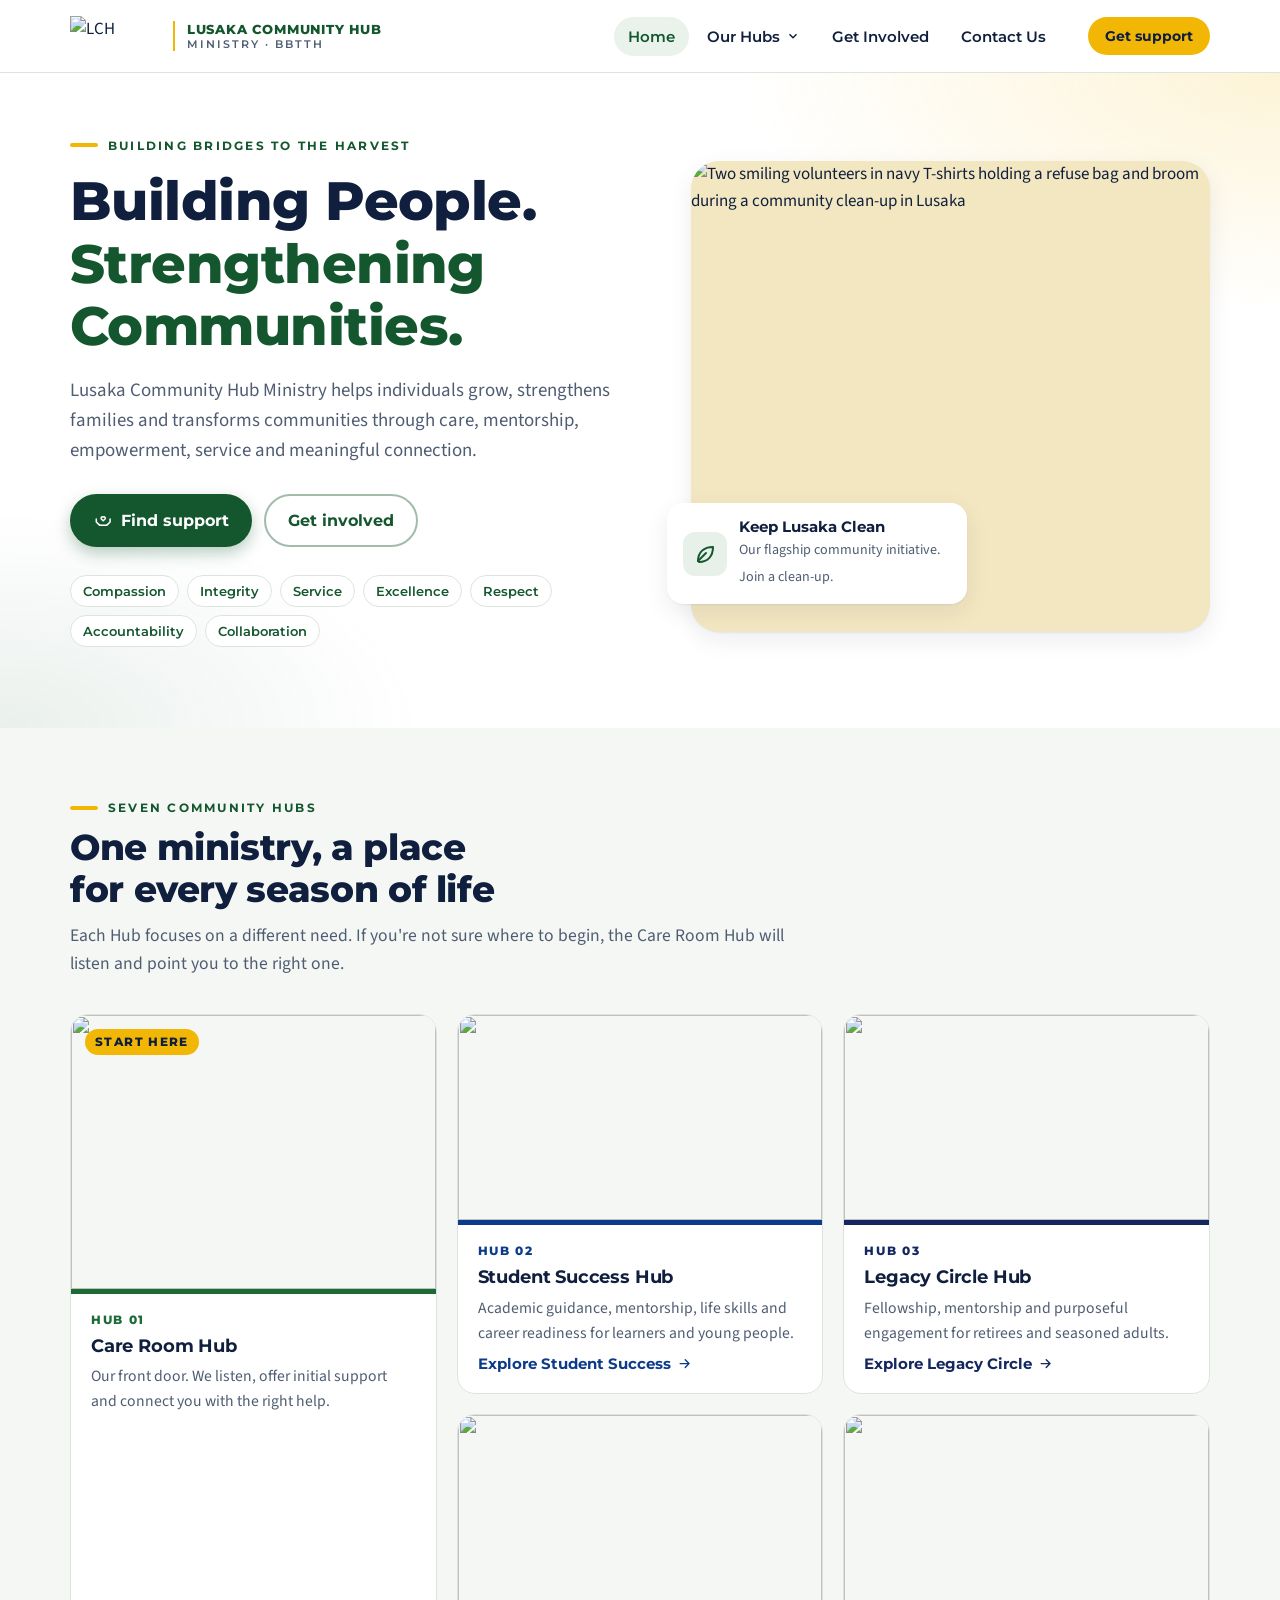
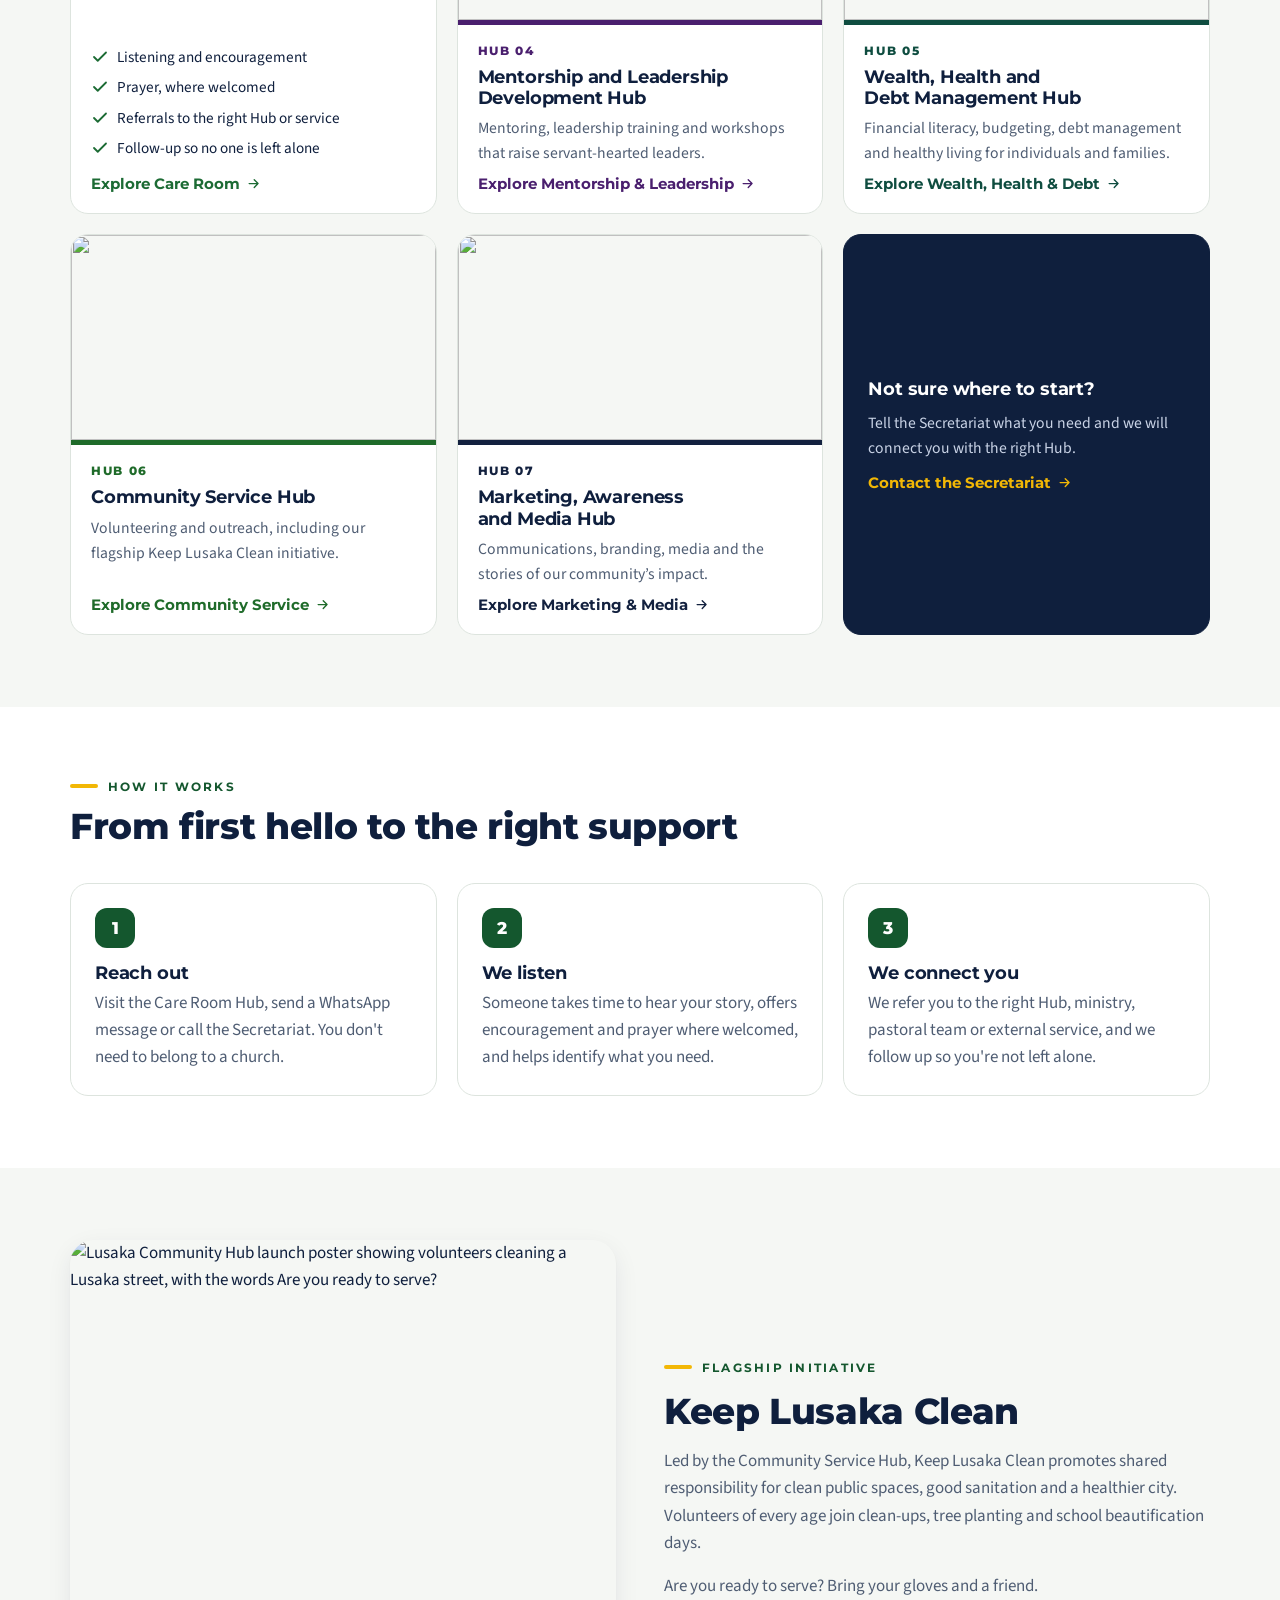
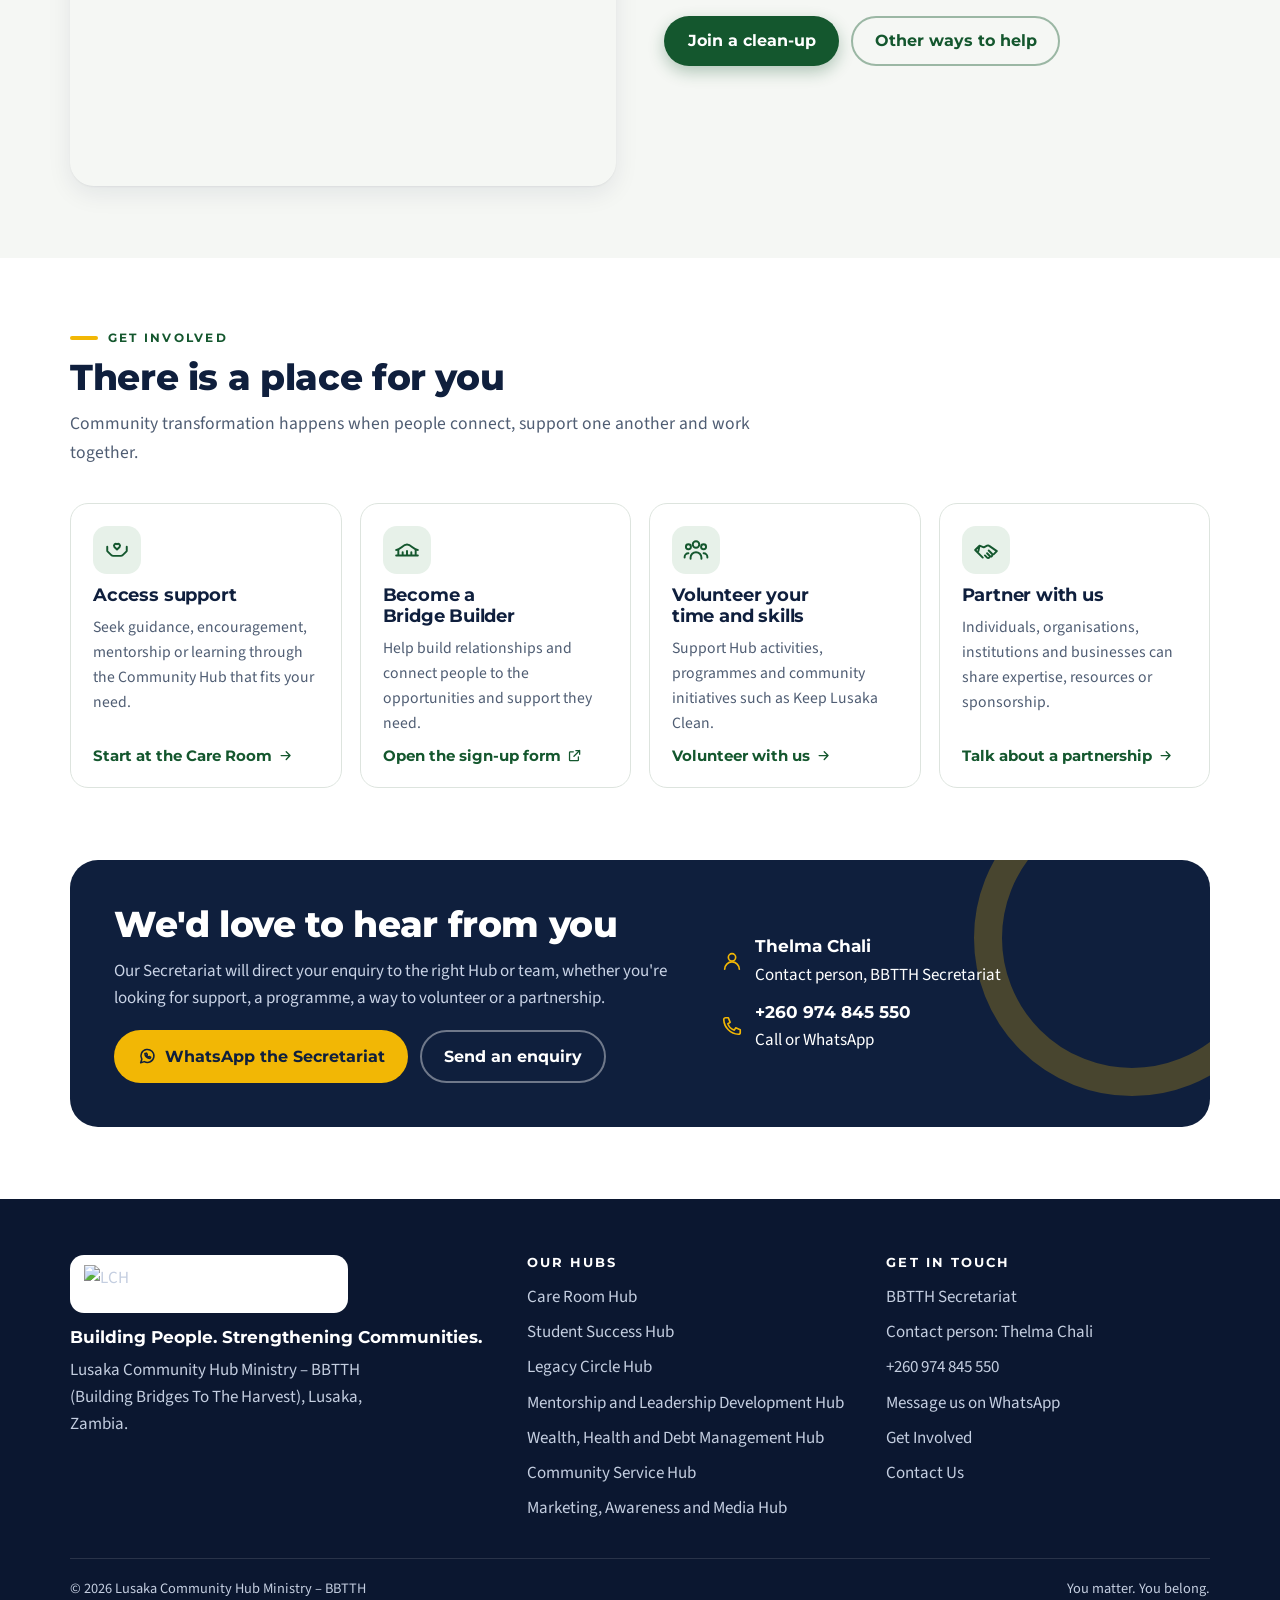
==== index.html @ ebb04a5d "added the index file" ====
<!DOCTYPE html>
<html lang="en-GB">
<head>
<meta charset="utf-8">
<meta name="viewport" content="width=device-width, initial-scale=1">
<title>Lusaka Community Hub Ministry</title>
<meta name="description" content="Lusaka Community Hub Ministry – BBTTH (Building Bridges To The Harvest). Seven Community Hubs offering care, mentorship, empowerment, service and connection in Lusaka, Zambia.">
<link rel="preconnect" href="https://fonts.googleapis.com">
<link rel="preconnect" href="https://fonts.gstatic.com" crossorigin>
<link href="https://fonts.googleapis.com/css2?family=Montserrat:wght@600;700;800&family=Source+Sans+3:ital,wght@0,400;0,600;0,700;1,400&display=swap" rel="stylesheet">
<style>
/* Layout idea: a calm white canvas in the LCH green, navy and gold. Each hub page takes on its own flyer colour,
   so a visitor always knows which hub they are in. Photos sit in soft rounded frames with a gold wave accent. */
:root{
  --ink:#0f1f3d;          /* navy text, from the flyers */
  --green:#14572e;        /* LCH green */
  --gold:#f2b705;         /* LCH gold */
  --paper:#f5f7f4;        /* cool off-white section fill */
  --line:#dde4de;
  --muted:#4f5d73;
  --white:#ffffff;
  --accent:var(--green);  /* overridden per hub */
  --accent-tint:#e7f1e9;
  --accent-ink:#ffffff;
  --display:"Montserrat",system-ui,-apple-system,"Segoe UI",Roboto,sans-serif;
  --body:"Source Sans 3",system-ui,-apple-system,"Segoe UI",Roboto,sans-serif;
  --radius:18px;
  --shadow:0 1px 2px rgba(15,31,61,.06),0 8px 24px rgba(15,31,61,.08);
  --wrap:1180px;
  color-scheme:light;
}
*{box-sizing:border-box}
html{scroll-behavior:smooth;-webkit-text-size-adjust:100%}
body{margin:0;background:var(--white);color:var(--ink);font-family:var(--body);font-size:1.0625rem;line-height:1.6}
img{max-width:100%;display:block;height:auto}
a{color:inherit}
h1,h2,h3,h4{font-family:var(--display);line-height:1.15;margin:0;text-wrap:balance;letter-spacing:-.01em}
h1{font-size:clamp(2rem,5vw,3.4rem);font-weight:800}
h2{font-size:clamp(1.55rem,3.2vw,2.25rem);font-weight:800}
h3{font-size:1.15rem;font-weight:700}
p{margin:0}
.wrap{width:100%;max-width:var(--wrap);margin:0 auto;padding:0 20px}
.sr-only{position:absolute;width:1px;height:1px;overflow:hidden;clip:rect(0 0 0 0);white-space:nowrap}
:focus-visible{outline:3px solid var(--gold);outline-offset:3px;border-radius:6px}
.skip{position:absolute;left:12px;top:-60px;background:var(--ink);color:#fff;padding:10px 16px;border-radius:10px;z-index:100;text-decoration:none}
.skip:focus{top:12px}

/* ---------- Buttons ---------- */
.btn{display:inline-flex;align-items:center;justify-content:center;gap:.55em;font:700 1rem/1 var(--display);padding:.95em 1.35em;border-radius:999px;border:2px solid transparent;text-decoration:none;cursor:pointer;transition:transform .15s ease,background .15s ease,box-shadow .15s ease;white-space:nowrap}
.btn svg{width:1.15em;height:1.15em;flex:none}
.btn:hover{transform:translateY(-1px)}
.btn-primary{background:var(--accent);color:var(--accent-ink);box-shadow:0 6px 16px color-mix(in srgb,var(--accent) 30%,transparent)}
.btn-primary:hover{background:color-mix(in srgb,var(--accent) 88%,#000)}
.btn-gold{background:var(--gold);color:var(--ink)}
.btn-gold:hover{background:#ffc928}
.btn-ghost{background:transparent;border-color:color-mix(in srgb,var(--accent) 40%,transparent);color:var(--accent)}
.btn-ghost:hover{background:var(--accent-tint)}
.btn-wa{background:#1fa855;color:#fff}
.btn-wa:hover{background:#178c46}
.btn-sm{font-size:.9rem;padding:.7em 1.05em}
.btn-row{display:flex;flex-wrap:wrap;gap:12px}
.link-arrow{display:inline-flex;align-items:center;gap:.4em;font:700 .95rem var(--display);color:var(--accent);text-decoration:none}
.link-arrow svg{width:1em;height:1em;transition:transform .15s}
.link-arrow:hover svg{transform:translateX(3px)}

/* ---------- Header ---------- */
.site-header{position:sticky;top:0;z-index:50;background:rgba(255,255,255,.94);backdrop-filter:saturate(1.4) blur(10px);border-bottom:1px solid var(--line)}
.nav{display:flex;align-items:center;gap:20px;height:72px}
.brand{display:flex;align-items:center;gap:12px;text-decoration:none;flex:none}
.brand img{height:40px;width:auto}
.brand-text{display:flex;flex-direction:column;line-height:1.1;border-left:2px solid var(--gold);padding-left:12px}
.brand-text b{font:800 .82rem var(--display);letter-spacing:.06em;text-transform:uppercase;color:var(--green)}
.brand-text span{font:600 .7rem var(--display);letter-spacing:.18em;text-transform:uppercase;color:var(--muted)}
.nav-links{display:flex;align-items:center;gap:4px;margin-left:auto;list-style:none;padding:0;margin-top:0;margin-bottom:0}
.nav-links>li{position:relative}
.nav-links a,.nav-links button.navbtn{font:600 .95rem var(--display);color:var(--ink);text-decoration:none;padding:10px 14px;border-radius:999px;display:inline-flex;align-items:center;gap:6px;background:none;border:0;cursor:pointer}
.nav-links a:hover,.nav-links button.navbtn:hover{background:var(--paper)}
.nav-links a[aria-current="page"],.navbtn.is-active{color:var(--green);background:#e9f2eb}
.navbtn svg{width:14px;height:14px;transition:transform .2s}
.navbtn[aria-expanded="true"] svg{transform:rotate(180deg)}
.mega{position:absolute;right:-120px;top:calc(100% + 10px);width:min(640px,90vw);background:#fff;border:1px solid var(--line);border-radius:var(--radius);box-shadow:0 20px 50px rgba(15,31,61,.16);padding:14px;display:none;grid-template-columns:1fr 1fr;gap:4px}
.mega.open{display:grid}
.mega a{display:flex;gap:12px;align-items:flex-start;padding:12px;border-radius:12px;white-space:normal}
.mega a:hover{background:var(--paper)}
.mega .dot{width:12px;height:12px;border-radius:50%;flex:none;margin-top:5px}
.mega b{display:block;font:700 .95rem var(--display)}
.mega small{display:block;font:400 .85rem var(--body);color:var(--muted)}
.nav-cta{margin-left:8px}
.menu-toggle{display:none;margin-left:auto;background:none;border:1px solid var(--line);border-radius:12px;width:46px;height:46px;align-items:center;justify-content:center;cursor:pointer;color:var(--ink)}
.menu-toggle svg{width:24px;height:24px}

.drawer{position:fixed;inset:0;z-index:80;display:none}
.drawer.open{display:block}
.drawer-backdrop{position:absolute;inset:0;background:rgba(15,31,61,.45)}
.drawer-panel{position:absolute;right:0;top:0;bottom:0;width:min(360px,88vw);background:#fff;padding:18px 18px 28px;overflow-y:auto;display:flex;flex-direction:column;gap:6px;animation:slidein .22s ease}
.drawer-panel .row{display:flex;justify-content:space-between;align-items:center;margin-bottom:8px}
.drawer-panel a{display:flex;align-items:center;gap:12px;padding:12px 10px;border-radius:12px;text-decoration:none;font:600 1rem var(--display)}
.drawer-panel a:hover,.drawer-panel a[aria-current="page"]{background:var(--paper)}
.drawer-panel .group{font:700 .72rem var(--display);letter-spacing:.16em;text-transform:uppercase;color:var(--muted);margin:14px 10px 4px}
.drawer-panel .dot{width:10px;height:10px;border-radius:50%;flex:none}
@keyframes slidein{from{transform:translateX(30px)}to{transform:none}}

@media (max-width:980px){
  .nav-links,.nav-cta{display:none}
  .menu-toggle{display:inline-flex}
}
@media (max-width:420px){ .brand-text{display:none} }

/* ---------- Sections ---------- */
main{display:block}
.view{animation:rise .35s ease both}
@keyframes rise{from{transform:translateY(8px);opacity:.4}to{transform:none;opacity:1}}
section{padding:72px 0}
.section-tint{background:var(--paper)}
.eyebrow{display:inline-flex;align-items:center;gap:10px;font:700 .78rem var(--display);letter-spacing:.18em;text-transform:uppercase;color:var(--accent)}
.eyebrow::before{content:"";width:28px;height:4px;border-radius:4px;background:var(--gold)}
.section-head{display:grid;gap:12px;max-width:720px;margin-bottom:36px}
.section-head p{color:var(--muted);font-size:1.1rem}
.lead{font-size:1.18rem;color:var(--muted);max-width:60ch}

/* ---------- Home hero ---------- */
.hero{padding:56px 0 64px;background:
  radial-gradient(900px 400px at 100% 0%,rgba(242,183,5,.16),transparent 60%),
  radial-gradient(700px 360px at 0% 100%,rgba(20,87,46,.09),transparent 60%),#fff}
.hero-grid{display:grid;grid-template-columns:1.05fr .95fr;gap:48px;align-items:center}
.hero h1{color:var(--ink)}
.hero h1 em{font-style:normal;color:var(--green)}
.hero .lead{margin:18px 0 28px}
.hero-media{position:relative}
.hero-media .frame{border-radius:28px;overflow:hidden;box-shadow:var(--shadow);aspect-ratio:1.1/1;background:#f3e7c1}
.hero-media .frame img{width:100%;height:100%;object-fit:cover;object-position:50% 20%}
.hero-media::before{content:"";position:absolute;inset:auto -14px -14px auto;width:55%;height:55%;border-radius:28px;background:var(--gold);z-index:-1}
.float-card{position:absolute;left:-24px;bottom:28px;background:#fff;border-radius:16px;box-shadow:var(--shadow);padding:14px 16px;display:flex;gap:12px;align-items:center;max-width:300px;text-decoration:none}
.float-card .ic{width:44px;height:44px;border-radius:12px;background:#e7f1e9;color:var(--green);display:grid;place-items:center;flex:none}
.float-card .ic svg{width:24px;height:24px}
.float-card b{font:700 .95rem var(--display);display:block}
.float-card small{color:var(--muted);font-size:.88rem}
.values{display:flex;flex-wrap:wrap;gap:8px;margin-top:28px;list-style:none;padding:0}
.values li{font:600 .82rem var(--display);padding:7px 12px;border-radius:999px;background:#fff;border:1px solid var(--line);color:var(--green)}
@media (max-width:900px){
  .hero-grid{grid-template-columns:1fr;gap:36px}
  .float-card{left:12px;bottom:12px}
}

/* ---------- Hub cards ---------- */
.hub-grid{display:grid;grid-template-columns:repeat(3,1fr);gap:20px}
.hub-card{position:relative;background:#fff;border:1px solid var(--line);border-radius:var(--radius);overflow:hidden;display:flex;flex-direction:column;text-decoration:none;transition:transform .2s ease,box-shadow .2s ease}
.hub-card:hover{transform:translateY(-3px);box-shadow:var(--shadow)}
.hub-card .ph{aspect-ratio:16/9;overflow:hidden;background:var(--paper)}
.hub-card .ph img{width:100%;height:100%;object-fit:cover;transition:transform .5s ease}
.hub-card:hover .ph img{transform:scale(1.04)}
.hub-card .bd{padding:18px 20px 20px;display:flex;flex-direction:column;gap:8px;flex:1;border-top:5px solid var(--c)}
.hub-card .num{font:800 .75rem var(--display);letter-spacing:.14em;color:var(--c)}
.hub-card p{color:var(--muted);font-size:.98rem;flex:1}
.hub-card .link-arrow{color:var(--c)}
.hub-card.featured{grid-row:span 2}
.hub-card.featured .ph{aspect-ratio:4/3}
.hub-card.featured .ph img{object-position:60% 50%}
.hub-card .badge{position:absolute;top:14px;left:14px;background:var(--gold);color:var(--ink);font:800 .72rem var(--display);letter-spacing:.12em;text-transform:uppercase;padding:6px 10px;border-radius:999px}
@media (max-width:980px){.hub-grid{grid-template-columns:1fr 1fr}.hub-card.featured{grid-column:span 2;grid-row:auto}.hub-card.featured .ph{aspect-ratio:21/9;flex:none;min-height:0}}
@media (max-width:620px){.hub-grid{grid-template-columns:1fr}.hub-card.featured{grid-column:auto}.hub-card.featured .ph{aspect-ratio:16/9}}

/* ---------- Steps ---------- */
.steps{display:grid;grid-template-columns:repeat(3,1fr);gap:20px;counter-reset:s;list-style:none;padding:0;margin:0}
.steps li{background:#fff;border:1px solid var(--line);border-radius:var(--radius);padding:24px;position:relative}
.steps li::before{counter-increment:s;content:counter(s);display:grid;place-items:center;width:40px;height:40px;border-radius:12px;background:var(--green);color:#fff;font:800 1.05rem var(--display);margin-bottom:14px}
.steps h3{margin-bottom:6px}
.steps p{color:var(--muted)}
@media (max-width:820px){.steps{grid-template-columns:1fr}}

/* ---------- Split / feature ---------- */
.split{display:grid;grid-template-columns:1fr 1fr;gap:48px;align-items:center}
.split .media{border-radius:24px;overflow:hidden;box-shadow:var(--shadow)}
.split .copy{display:grid;gap:16px}
.split .copy p{color:var(--muted)}
@media (max-width:860px){.split{grid-template-columns:1fr;gap:28px}}

.ways{display:grid;grid-template-columns:repeat(4,1fr);gap:18px}
.way{background:#fff;border:1px solid var(--line);border-radius:var(--radius);padding:22px;display:flex;flex-direction:column;gap:10px}
.way .ic{width:48px;height:48px;border-radius:14px;display:grid;place-items:center;background:var(--accent-tint);color:var(--accent)}
.way .ic svg{width:26px;height:26px}
.way p{color:var(--muted);font-size:.98rem;flex:1}
@media (max-width:980px){.ways{grid-template-columns:1fr 1fr}}
@media (max-width:560px){.ways{grid-template-columns:1fr}}

.band{background:var(--ink);color:#fff;border-radius:28px;padding:44px;display:grid;grid-template-columns:1.3fr 1fr;gap:28px;align-items:center;position:relative;overflow:hidden}
.band::after{content:"";position:absolute;right:-80px;top:-80px;width:260px;height:260px;border-radius:50%;border:28px solid rgba(242,183,5,.25)}
.band h2{color:#fff}
.band p{color:#c9d3e6}
.band .contact-lines{display:grid;gap:10px;position:relative;z-index:1}
.band .contact-lines div{display:flex;gap:12px;align-items:center}
.band .contact-lines svg{width:22px;height:22px;color:var(--gold);flex:none}
.band .contact-lines b{font-family:var(--display)}
@media (max-width:820px){.band{grid-template-columns:1fr;padding:30px 22px}}

/* ---------- Hub page ---------- */
.crumbs{font-size:.92rem;color:var(--muted);padding:18px 0 0}
.crumbs a{text-decoration:none;color:var(--muted)}
.crumbs a:hover{color:var(--accent);text-decoration:underline}
.crumbs span{margin:0 8px;opacity:.6}
.hub-hero{padding:28px 0 56px;background:linear-gradient(180deg,var(--accent-tint),#fff 85%)}
.hub-hero-grid{display:grid;grid-template-columns:1fr 1fr;gap:44px;align-items:center;margin-top:22px}
.hub-hero h1{color:var(--accent)}
.hub-hero .slogan{font:700 italic clamp(1.15rem,2.2vw,1.45rem) var(--display);color:var(--accent);opacity:.85;margin-top:10px}
.hub-hero .tag{font:600 .95rem var(--display);color:var(--ink);margin-top:6px;opacity:.75}
.hub-hero .lead{margin:18px 0 26px}
.hub-photo{position:relative}
.hub-photo .frame{border-radius:26px;overflow:hidden;box-shadow:var(--shadow);aspect-ratio:4/3}
.hub-photo .frame img{width:100%;height:100%;object-fit:cover}
.hub-photo::after{content:"";position:absolute;left:24px;right:24px;bottom:-10px;height:10px;border-radius:0 0 20px 20px;background:var(--gold)}
@media (max-width:900px){.hub-hero-grid{grid-template-columns:1fr}.hub-photo{order:-1}}

.highlights{display:grid;grid-template-columns:repeat(4,1fr);gap:16px;margin-top:-28px;position:relative;z-index:2}
.hl{background:#fff;border:1px solid var(--line);border-radius:var(--radius);padding:18px;display:flex;gap:14px;align-items:center;box-shadow:0 6px 18px rgba(15,31,61,.06)}
.hl .ic{width:52px;height:52px;border-radius:50%;display:grid;place-items:center;flex:none;background:var(--accent);color:var(--hl-ic,#fff)}
.hl:nth-child(even) .ic{background:var(--accent-tint);color:var(--accent)}
.hl .ic svg{width:26px;height:26px}
.hl b{font:700 .98rem/1.25 var(--display)}
@media (max-width:980px){.highlights{grid-template-columns:1fr 1fr}}
@media (max-width:520px){.highlights{grid-template-columns:1fr}}

.two-col{display:grid;grid-template-columns:1.2fr .8fr;gap:28px;align-items:start}
@media (max-width:900px){.two-col{grid-template-columns:1fr}}
.panel{background:#fff;border:1px solid var(--line);border-radius:var(--radius);padding:28px}
.panel h2{font-size:1.5rem;margin-bottom:16px}
.checks{list-style:none;padding:0;margin:0;display:grid;gap:12px}
.checks li{display:flex;gap:12px;align-items:flex-start}
.checks li svg{width:22px;height:22px;flex:none;color:var(--accent);margin-top:2px}
.vision{background:var(--accent);color:var(--accent-ink);border-radius:var(--radius);padding:30px;position:relative;overflow:hidden}
.vision h2{font-size:1.5rem;margin-bottom:12px;color:inherit}
.vision p{font-size:1.15rem;line-height:1.55;position:relative;z-index:1}
.vision::after{content:"";position:absolute;right:-50px;bottom:-50px;width:170px;height:170px;border-radius:50%;border:22px solid rgba(242,183,5,.35)}

.offer-grid{display:grid;grid-template-columns:repeat(auto-fill,minmax(250px,1fr));gap:14px;list-style:none;padding:0;margin:0}
.offer-grid li{background:#fff;border:1px solid var(--line);border-left:5px solid var(--accent);border-radius:14px;padding:16px 18px;font-weight:600}
.chips{display:flex;flex-wrap:wrap;gap:10px;list-style:none;padding:0;margin:0}
.chips li{padding:9px 15px;border-radius:999px;background:var(--accent-tint);color:var(--accent);font:600 .92rem var(--display)}
.serve-note{color:var(--muted);margin-top:14px;max-width:65ch}

.flagship{margin-top:28px;display:grid;grid-template-columns:200px 1fr;gap:22px;align-items:center;background:#fff;border:1px solid var(--line);border-radius:var(--radius);padding:18px}
.flagship img{border-radius:14px;aspect-ratio:1;object-fit:cover}
.flagship .copy{display:grid;gap:8px}
.flagship p{color:var(--muted)}
@media (max-width:620px){.flagship{grid-template-columns:1fr}}

.commit{padding:56px 0;background:var(--ink);color:#fff;text-align:left}
.commit blockquote{margin:0;max-width:860px;display:grid;gap:14px}
.commit blockquote p{font:700 clamp(1.3rem,2.6vw,1.9rem)/1.35 var(--display);text-wrap:balance}
.commit .eyebrow{color:var(--gold)}
.commit .belong{font:800 1.05rem var(--display);letter-spacing:.06em;color:var(--gold)}

/* ---------- Forms ---------- */
.connect{display:grid;grid-template-columns:.85fr 1.15fr;gap:28px;align-items:start}
@media (max-width:900px){.connect{grid-template-columns:1fr}}
.contact-card{background:var(--accent-tint);border-radius:var(--radius);padding:26px;display:grid;gap:16px}
.contact-card h3{font-size:1.25rem}
.cline{display:flex;gap:12px;align-items:flex-start}
.cline svg{width:22px;height:22px;color:var(--accent);flex:none;margin-top:2px}
.cline small{display:block;color:var(--muted);font-size:.85rem}
.cline b{font-family:var(--display);font-variant-numeric:tabular-nums}
form.card-form{background:#fff;border:1px solid var(--line);border-radius:var(--radius);padding:28px;display:grid;gap:18px;box-shadow:0 6px 18px rgba(15,31,61,.05)}
.form-row{display:grid;grid-template-columns:1fr 1fr;gap:16px}
@media (max-width:560px){.form-row{grid-template-columns:1fr}}
.field{display:grid;gap:6px}
.field label,.field legend{font:700 .92rem var(--display)}
.field .opt{font-weight:400;color:var(--muted);font-family:var(--body)}
.field input,.field select,.field textarea{font:inherit;font-size:1rem;color:var(--ink);background:#fff;border:1.5px solid #c9d3cc;border-radius:12px;padding:12px 14px;width:100%;transition:border-color .15s,box-shadow .15s}
.field textarea{min-height:120px;resize:vertical}
.field input:focus,.field select:focus,.field textarea:focus{outline:none;border-color:var(--accent);box-shadow:0 0 0 4px color-mix(in srgb,var(--accent) 18%,transparent)}
.field[data-invalid] input,.field[data-invalid] select,.field[data-invalid] textarea{border-color:#b42318}
.err{color:#b42318;font-size:.88rem;min-height:0}
.err:empty{display:none}
.hint{color:var(--muted);font-size:.86rem}
.count{color:var(--muted);font-size:.82rem;justify-self:end}
fieldset.field{border:0;padding:0;margin:0}
.radio-cards{display:grid;grid-template-columns:1fr 1fr;gap:10px;margin-top:4px}
@media (max-width:560px){.radio-cards{grid-template-columns:1fr}}
.radio-cards label{display:flex;gap:10px;align-items:flex-start;border:1.5px solid #c9d3cc;border-radius:12px;padding:12px 14px;cursor:pointer;font:600 .95rem var(--body)}
.radio-cards input{margin-top:4px;accent-color:var(--accent);width:18px;height:18px;flex:none;padding:0;border:0}
h1[tabindex="-1"]:focus{outline:none}
.hub-card .mini{list-style:none;padding:0;margin:4px 0 6px;display:grid;gap:6px}
.hub-card .mini li{display:flex;gap:8px;align-items:flex-start;font-size:.95rem}
.hub-card .mini svg{width:18px;height:18px;color:var(--c);flex:none;margin-top:3px}
.hub-card.cta{background:var(--ink);color:#fff;border-color:var(--ink);padding:24px;justify-content:center;gap:12px}
.hub-card.cta p{color:#c9d3e6;flex:none}
.hub-card.cta .link-arrow{color:var(--gold)}
.radio-cards label:has(input:checked){border-color:var(--accent);background:var(--accent-tint)}
.consent{display:flex;gap:10px;align-items:flex-start;font-size:.95rem}
.consent input{margin-top:5px;accent-color:var(--accent);width:18px;height:18px;flex:none}
.form-alert{border-radius:12px;padding:12px 14px;background:#fdecea;color:#8a1c12;font-size:.95rem}
.form-alert:empty{display:none}
.success{border-radius:var(--radius);border:1.5px solid #9fd3b1;background:#effaf3;padding:22px;display:grid;gap:12px}
.success h3{color:#13612f;display:flex;gap:10px;align-items:center}
.success h3 svg{width:24px;height:24px}
.success pre{white-space:pre-wrap;font:inherit;font-size:.95rem;background:#fff;border:1px solid #cfe7d7;border-radius:10px;padding:12px;margin:0;max-height:220px;overflow:auto}
.success .meta{color:var(--muted);font-size:.92rem}
[hidden]{display:none!important}

/* ---------- Get involved / contact ---------- */
.page-hero{padding:40px 0 48px;background:radial-gradient(800px 340px at 100% 0%,rgba(242,183,5,.18),transparent 60%),linear-gradient(180deg,#eef5ef,#fff)}
.page-hero h1{margin-top:12px}
.page-hero .lead{margin-top:14px}
.dir{display:grid;grid-template-columns:repeat(auto-fill,minmax(260px,1fr));gap:14px}
.dir a{display:flex;gap:14px;align-items:center;background:#fff;border:1px solid var(--line);border-radius:14px;padding:14px 16px;text-decoration:none}
.dir a:hover{box-shadow:var(--shadow)}
.dir .dot{width:14px;height:14px;border-radius:50%;flex:none}
.dir b{font:700 .95rem var(--display);display:block}
.dir small{color:var(--muted);font-variant-numeric:tabular-nums}

.more-hubs{display:flex;gap:12px;overflow-x:auto;padding-bottom:6px;scroll-snap-type:x mandatory}
.more-hubs a{scroll-snap-align:start;flex:0 0 230px;border-radius:14px;overflow:hidden;border:1px solid var(--line);text-decoration:none;background:#fff}
.more-hubs img{aspect-ratio:16/9;object-fit:cover;width:100%}
.more-hubs div{padding:12px 14px;border-top:4px solid var(--c);font:700 .92rem var(--display)}

/* ---------- Dialog ---------- */
dialog{border:0;border-radius:20px;padding:0;max-width:min(460px,92vw);max-height:92vh;box-shadow:0 30px 80px rgba(0,0,0,.35)}
dialog::backdrop{background:rgba(15,31,61,.6)}
.dlg-head{display:flex;justify-content:space-between;align-items:center;padding:12px 14px 12px 18px;border-bottom:1px solid var(--line);position:sticky;top:0;background:#fff}
.dlg-head b{font:700 1rem var(--display)}
.dlg-body{overflow:auto;max-height:calc(92vh - 60px)}
.icon-btn{background:none;border:1px solid var(--line);border-radius:10px;width:40px;height:40px;display:grid;place-items:center;cursor:pointer;color:var(--ink)}
.icon-btn svg{width:20px;height:20px}

/* ---------- Footer ---------- */
footer{background:#0b1730;color:#c4cee0;padding:56px 0 28px;margin-top:0}
.foot{display:grid;grid-template-columns:1.3fr 1fr 1fr;gap:36px}
.foot h4{color:#fff;font-size:.82rem;letter-spacing:.16em;text-transform:uppercase;margin-bottom:14px}
.foot ul{list-style:none;padding:0;margin:0;display:grid;gap:8px}
.foot a{text-decoration:none;color:#c4cee0}
.foot a:hover{color:#fff;text-decoration:underline}
.foot .logo-box{background:#fff;border-radius:14px;padding:10px 14px;display:inline-block;margin-bottom:14px}
.foot .logo-box img{height:38px}
.foot .tagline{font:700 1.05rem var(--display);color:#fff}
.foot-bottom{border-top:1px solid rgba(255,255,255,.12);margin-top:36px;padding-top:18px;font-size:.9rem;display:flex;flex-wrap:wrap;justify-content:space-between;gap:10px}
@media (max-width:820px){.foot{grid-template-columns:1fr}}

.toast{position:fixed;left:50%;bottom:24px;transform:translateX(-50%);background:var(--ink);color:#fff;padding:12px 18px;border-radius:12px;font-weight:600;z-index:120;box-shadow:var(--shadow)}

@media (prefers-reduced-motion:reduce){*{animation:none!important;transition:none!important;scroll-behavior:auto!important}}
@media (max-width:620px){section{padding:52px 0}.panel,form.card-form{padding:20px}}
</style>
</head>
<body>
<a class="skip" href="#main" id="skip">Skip to content</a>

<header class="site-header">
  <div class="wrap nav">
    <a class="brand" href="#home" aria-label="Lusaka Community Hub, home">
      <img src="img/logo-lch.png" alt="LCH" width="250" height="110">
      <span class="brand-text"><b>Lusaka Community Hub</b><span>Ministry · BBTTH</span></span>
    </a>
    <ul class="nav-links" id="navLinks">
      <li><a href="#home" data-nav="home">Home</a></li>
      <li>
        <button class="navbtn" id="hubsBtn" aria-expanded="false" aria-controls="mega">Our Hubs
          <svg viewBox="0 0 24 24" fill="none" stroke="currentColor" stroke-width="2.5" aria-hidden="true"><path d="m6 9 6 6 6-6"/></svg></button>
        <div class="mega" id="mega" role="menu"></div>
      </li>
      <li><a href="#get-involved" data-nav="get-involved">Get Involved</a></li>
      <li><a href="#contact" data-nav="contact">Contact Us</a></li>
    </ul>
    <a class="btn btn-gold btn-sm nav-cta" href="#care-room">Get support</a>
    <button class="menu-toggle" id="menuToggle" aria-label="Open menu" aria-expanded="false" aria-controls="drawer">
      <svg viewBox="0 0 24 24" fill="none" stroke="currentColor" stroke-width="2" aria-hidden="true"><path d="M4 7h16M4 12h16M4 17h16"/></svg>
    </button>
  </div>
</header>

<div class="drawer" id="drawer" aria-hidden="true">
  <div class="drawer-backdrop" data-close></div>
  <nav class="drawer-panel" aria-label="Site menu">
    <div class="row">
      <img src="img/logo-lch.png" alt="LCH" style="height:34px;width:auto">
      <button class="icon-btn" data-close aria-label="Close menu"><svg viewBox="0 0 24 24" fill="none" stroke="currentColor" stroke-width="2" aria-hidden="true"><path d="M6 6l12 12M18 6 6 18"/></svg></button>
    </div>
    <div id="drawerLinks"></div>
  </nav>
</div>

<main id="main" tabindex="-1"></main>

<footer>
  <div class="wrap">
    <div class="foot">
      <div>
        <span class="logo-box"><img src="img/logo-lch.png" alt="LCH" width="250" height="110"></span>
        <p class="tagline">Building People. Strengthening Communities.</p>
        <p style="margin-top:10px;max-width:42ch">Lusaka Community Hub Ministry – BBTTH (Building Bridges To The Harvest), Lusaka, Zambia.</p>
      </div>
      <div>
        <h4>Our Hubs</h4>
        <ul id="footHubs"></ul>
      </div>
      <div>
        <h4>Get in touch</h4>
        <ul>
          <li>BBTTH Secretariat</li>
          <li>Contact person: Thelma Chali</li>
          <li><a href="tel:+260974845550">+260 974 845 550</a></li>
          <li><a href="https://wa.me/260974845550" target="_blank" rel="noopener">Message us on WhatsApp</a></li>
          <li><a href="#get-involved">Get Involved</a></li>
          <li><a href="#contact">Contact Us</a></li>
        </ul>
      </div>
    </div>
    <div class="foot-bottom">
      <span>© <span id="yr"></span> Lusaka Community Hub Ministry – BBTTH</span>
      <span>You matter. You belong.</span>
    </div>
  </div>
</footer>

<dialog id="flyerDlg" aria-labelledby="flyerTitle">
  <div class="dlg-head"><b id="flyerTitle">Hub flyer</b>
    <button class="icon-btn" id="flyerClose" aria-label="Close flyer"><svg viewBox="0 0 24 24" fill="none" stroke="currentColor" stroke-width="2" aria-hidden="true"><path d="M6 6l12 12M18 6 6 18"/></svg></button></div>
  <div class="dlg-body"><img id="flyerImg" src="" alt="" width="620" height="1432"></div>
</dialog>

<script>
"use strict";
/* ================= Icons ================= */
const I = {
  arrow:'<path d="M5 12h14M13 6l6 6-6 6"/>',
  check:'<path d="M20 6 9 17l-5-5"/>',
  people:'<circle cx="12" cy="7" r="3"/><circle cx="5" cy="9" r="2.3"/><circle cx="19" cy="9" r="2.3"/><path d="M7 20v-1a5 5 0 0 1 10 0v1M1.5 19v-.5A3.5 3.5 0 0 1 5 15M22.5 19v-.5A3.5 3.5 0 0 0 19 15"/>',
  heartHands:'<path d="M12 11.5 9.6 9.2a1.8 1.8 0 0 1 2.4-2.6 1.8 1.8 0 0 1 2.4 2.6Z"/><path d="M3 13l3.5 3.5a3 3 0 0 0 2.1.9H12M21 13l-3.5 3.5a3 3 0 0 1-2.1.9H12M3 13V9M21 13V9"/>',
  head:'<path d="M15 21v-3h2a2 2 0 0 0 2-2v-3l1.5-.5L19 9a7 7 0 1 0-12 5v7"/><path d="M12 12.5 10.4 11a1.2 1.2 0 0 1 1.6-1.7 1.2 1.2 0 0 1 1.6 1.7Z"/>',
  book:'<path d="M12 6c-2-1.5-5-2-8-2v14c3 0 6 .5 8 2 2-1.5 5-2 8-2V4c-3 0-6 .5-8 2Z"/><path d="M12 6v14"/>',
  cap:'<path d="m2 9 10-5 10 5-10 5Z"/><path d="M6 11v5c3 2 9 2 12 0v-5M22 9v6"/>',
  chart:'<path d="M4 20h16"/><rect x="5" y="13" width="3" height="5"/><rect x="10.5" y="10" width="3" height="8"/><rect x="16" y="7" width="3" height="11"/><path d="m5 9 5-4 4 2 5-4M16 3h3v3"/>',
  sprout:'<path d="M12 20v-8M12 12c0-4 3-6 7-6 0 4-3 6-7 6ZM12 14c0-3-2.5-5-6-5 0 3 2.5 5 6 5Z"/><path d="M8 20h8"/>',
  peopleHeart:'<circle cx="6" cy="10" r="2.2"/><circle cx="18" cy="10" r="2.2"/><circle cx="12" cy="13" r="2.4"/><path d="M8 21a4 4 0 0 1 8 0M2 18a4 4 0 0 1 5-3.5M22 18a4 4 0 0 0-5-3.5"/><path d="M12 7.5 10.5 6a1.1 1.1 0 0 1 1.5-1.6A1.1 1.1 0 0 1 13.5 6Z"/>',
  megaphone:'<path d="M3 10v4h3l7 5V5L6 10Z"/><path d="M6 14l1.5 5h2.5l-1.3-4.6M17 9a4 4 0 0 1 0 6M19.5 6.5a7.5 7.5 0 0 1 0 11"/>',
  video:'<rect x="2.5" y="6" width="13" height="12" rx="2"/><path d="m15.5 10 6-3.5v11l-6-3.5"/>',
  layers:'<path d="m12 3 9 5-9 5-9-5Z"/><path d="m3 12 9 5 9-5M3 16l9 5 9-5"/>',
  coins:'<ellipse cx="12" cy="6" rx="7" ry="2.6"/><path d="M5 6v4c0 1.4 3.1 2.6 7 2.6s7-1.2 7-2.6V6M5 10v4c0 1.4 3.1 2.6 7 2.6s7-1.2 7-2.6v-4M5 14v4c0 1.4 3.1 2.6 7 2.6s7-1.2 7-2.6v-4"/>',
  pulse:'<path d="M20.4 12.6 12 21l-8.4-8.4A5 5 0 0 1 12 6a5 5 0 0 1 8.4 6.6Z"/><path d="M3 12h4l2-3 3 6 2-3h7"/>',
  hands:'<path d="M12 9 10 7a1.6 1.6 0 0 1 2-2.4A1.6 1.6 0 0 1 14 7Z"/><path d="M2 15h4l5 3h5a2 2 0 0 0 0-4h-4M2 20h6l7 1.5L22 17"/>',
  phone:'<path d="M5 3h3l2 5-2.5 1.5a11 11 0 0 0 7 7L16 14l5 2v3a2 2 0 0 1-2 2A17 17 0 0 1 3 5a2 2 0 0 1 2-2Z"/>',
  wa:'<path d="M3.5 20.5 5 16a8.5 8.5 0 1 1 3.2 3.1Z"/><path d="M9 8.5c0 3.5 3 6.5 6.5 6.5l1-1.6-2-1-1 .8a4.5 4.5 0 0 1-2.2-2.2l.8-1-1-2Z"/>',
  user:'<circle cx="12" cy="8" r="4"/><path d="M4 21a8 8 0 0 1 16 0"/>',
  pin:'<path d="M12 21s7-6.2 7-12a7 7 0 0 0-14 0c0 5.8 7 12 7 12Z"/><circle cx="12" cy="9" r="2.5"/>',
  bridge:'<path d="M2 17h20M4 17v-5M20 17v-5M2 12c4 0 6-5 10-5s6 5 10 5M8 17v-3M12 17v-4M16 17v-3"/>',
  handshake:'<path d="m11 17 2 2a1.4 1.4 0 0 0 2-2M13 15l2.5 2.5a1.4 1.4 0 0 0 2-2l-3-3M2 12l4-4 4 1.5 3-1.5a2 2 0 0 1 2.3.4L22 13l-3 3M2 12l7 7M6 8l-1 5"/>',
  clock:'<circle cx="12" cy="12" r="9"/><path d="M12 7v5l3 2"/>',
  image:'<rect x="3" y="3" width="18" height="18" rx="3"/><circle cx="9" cy="9" r="2"/><path d="m21 15-5-5L5 21"/>',
  copy:'<rect x="9" y="9" width="12" height="12" rx="2"/><path d="M5 15V5a2 2 0 0 1 2-2h10"/>',
  leaf:'<path d="M5 19c0-9 6-14 15-14 0 9-5 15-14 15"/><path d="M5 19 13 11"/>',
  ext:'<path d="M14 4h6v6M20 4l-9 9M18 14v5a1 1 0 0 1-1 1H5a1 1 0 0 1-1-1V7a1 1 0 0 1 1-1h5"/>'
};
const svg = (n, sw = 1.8) => `<svg viewBox="0 0 24 24" fill="none" stroke="currentColor" stroke-width="${sw}" stroke-linecap="round" stroke-linejoin="round" aria-hidden="true">${I[n]}</svg>`;

/* ================= Content ================= */
const SECRETARIAT = { name:'BBTTH Secretariat', person:'Thelma Chali', phone:'+260974845550' };
const BRIDGE_FORM = 'https://docs.google.com/forms/d/e/1FAIpQLSdgaoqgxu9Q8BsIOqpH9x4gSpu2Ov6nizhBBWq29xwubw4llw/viewform';

const HUBS = [
 { id:'care-room', key:'care', name:'Care Room Hub', short:'Care Room', color:'#1c6b34', tint:'#e6f2e9',
   slogan:'A Safe Space to Be Heard, Supported & Empowered.',
   tagline:'The Welcoming and Connecting Centre of the Community Hub Ministry',
   card:'Our front door. We listen, offer initial support and connect you with the right help.',
   phone:'+260974308315',
   intro:'The Care Room Hub receives people, listens to their needs and offers initial support. From here we make referrals, coordinate follow-up and connect each person with the right Community Hub, church ministry, pastoral support or external service. Every person who seeks help is treated with dignity, compassion, respect and care.',
   highlights:[['Compassion & Care','heartHands'],['Emotional Wellbeing','head'],['Support & Connection','people'],['Dignity & Belonging','hands']],
   purpose:['Welcome people into a warm and supportive environment','Provide a safe space where people can be heard','Help identify needs and the support required','Connect people with appropriate support services','Make referrals to Community Hubs, ministries and external services','Encourage follow-up and lasting relationships','Strengthen care and communication across the ministry'],
   vision:'A welcoming, compassionate environment where everyone feels seen, valued and supported, and is connected to the right help, to meaningful relationships and ultimately to Christ.',
   offerTitle:'What we do',
   offer:['A listening ear and a safe space to talk','Encouragement and initial support','Prayer, where welcomed','Help identifying your needs','Referrals to Community Hubs, pastoral teams and external providers','Follow-up and coordination of care'],
   serveTitle:'Who can approach the Care Room Hub?',
   serve:['Anyone needing guidance','Anyone needing encouragement','Anyone looking for support services','People of every background','Members of any church, or none'],
   serveNote:'The Care Room Hub is open to the wider community, whatever your background or church affiliation.',
   commitment:'No one should feel unseen, unheard or alone when seeking help. Every interaction is an opportunity to show Christ’s love through compassion, respect and care.'
 },
 { id:'student-success', key:'student', name:'Student Success Hub', short:'Student Success', color:'#0d3b8c', tint:'#e6eefb',
   slogan:'Learn, Grow, Achieve.',
   tagline:'Empowering Students to Learn, Grow and Succeed',
   card:'Academic guidance, mentorship, life skills and career readiness for learners and young people.',
   phone:'+260974653379',
   intro:'We support learners through their academic journey and into their careers. Success includes good grades and much more: personal growth, character, leadership, relationships, emotional wellbeing and readiness for work.',
   highlights:[['Academic Support','book'],['Study Skills & Resources','cap'],['Personal Development','people'],['Career Readiness','chart']],
   purpose:['Support academic and personal development','Build strong study habits and skills','Offer mentorship and guidance','Teach practical life skills','Develop leadership, character and responsibility','Prepare students for further education and work','Encourage teamwork and communication'],
   vision:'Students who are confident, well-rounded and purpose-driven, and who contribute to their families, workplaces and communities.',
   offerTitle:'What we offer',
   offer:['Academic guidance and study support','Mentorship','Career guidance and readiness','Leadership and character development','Financial literacy and entrepreneurship awareness','Communication and problem-solving skills','Digital literacy and employability skills','Christian values and responsible living'],
   serveTitle:'Who we serve',
   serve:['School learners','University and college students','Recent graduates','Young people preparing for further education or work'],
   commitment:'Every student has potential worth developing. We walk with students as they overcome challenges and build a purposeful future.'
 },
 { id:'legacy-circle', key:'legacy', name:'Legacy Circle Hub', short:'Legacy Circle', color:'#14275e', tint:'#fbf3d9', iconInk:'#f2b705',
   slogan:'People. Purpose. Lasting Impact.',
   tagline:'Celebrating Experience. Inspiring Generations. Building Legacies.',
   card:'Fellowship, mentorship and purposeful engagement for retirees and seasoned adults.',
   phone:'+260979393236',
   intro:'A platform for seasoned adults, retirees and pre-retirees to stay connected, purposeful and engaged in society. We value the experience, wisdom and skills you have built over a lifetime, and the difference they can make for others.',
   highlights:[['Intergenerational Connection','people'],['Legacy Planning','sprout'],['Wisdom & Experience Sharing','book'],['Support & Belonging','peopleHeart']],
   purpose:['Promote purposeful living at every stage of life','Create opportunities for friendship and fellowship','Honour and preserve the wisdom of seasoned individuals','Encourage mentorship and intergenerational knowledge sharing','Enable skills transfer and continued contribution','Promote wellness, personal growth and spiritual encouragement','Encourage community service'],
   vision:'Seasoned individuals who remain valued, connected and purposeful, contributing to their families and communities.',
   offerTitle:'What we offer',
   offer:['Mentorship and intergenerational engagement','Retirement and life-transition conversations','Wellness and personal development sessions','Fellowship, prayer and social gatherings','Skills sharing and knowledge transfer','Community service and volunteering','Cultural activities and shared learning'],
   serveTitle:'Who we serve',
   serve:['Retired and pre-retired professionals','Business owners','Former public servants','Educators','Health professionals','Ministry leaders','Community elders'],
   commitment:'Retirement does not end purpose or contribution. Every generation has something meaningful to offer.'
 },
 { id:'mentorship-leadership', key:'mentorship', name:'Mentorship and Leadership Development Hub', short:'Mentorship & Leadership', color:'#4a1f6e', tint:'#f1eaf7',
   slogan:'Guide. Equip. Empower.',
   tagline:'Developing People. Raising Leaders. Transforming Communities.',
   card:'Mentoring, leadership training and workshops that raise servant-hearted leaders.',
   phone:'+260979440111',
   intro:'We identify, develop and equip people to become confident, responsible and effective leaders in their families, workplaces, churches and communities. Leadership grows through learning, mentorship, experience, character, accountability and service.',
   highlights:[['Mentorship & Guidance','people'],['Leadership Development','chart'],['Skills & Capacity Building','book'],['Personal & Professional Growth','peopleHeart']],
   purpose:['Identify and nurture leadership potential','Support personal and professional development','Connect people with experienced mentors','Build communication, teamwork and interpersonal skills','Encourage servant leadership, accountability and character','Prepare people to contribute positively to society'],
   vision:'A generation of confident, responsible and servant-hearted leaders who transform families, communities and society.',
   offerTitle:'What we offer',
   offer:['One-on-one and group mentorship','Leadership workshops and development programmes','Personal development seminars','Leadership breakfasts and panel discussions','Public speaking and communication training','Team building and networking','Workplace readiness','Entrepreneurship and community leadership','Book discussions and knowledge-sharing sessions'],
   serveTitle:'Who we serve',
   serve:['Students','Young professionals','Emerging leaders','Church workers','Entrepreneurs','Established professionals','Anyone seeking growth and mentorship'],
   commitment:'Leadership grows when people have the right guidance, opportunities and relationships. We help people lead well and raise up others in turn.'
 },
 { id:'wealth-health-debt', key:'wealth', name:'Wealth, Health and Debt Management Hub', short:'Wealth, Health & Debt', color:'#0f4d40', tint:'#e5f1ec',
   slogan:'Manage. Improve. Grow.',
   tagline:'Empowering Lives Through Financial Wisdom, Healthy Living and Responsible Choices.',
   card:'Financial literacy, budgeting, debt management and healthy living for individuals and families.',
   phone:'+260977669060',
   intro:'We give individuals and families the knowledge and practical guidance to build financial wellbeing, live healthily and manage debt responsibly.',
   highlights:[['Debt Guidance & Support','coins'],['Health & Wellbeing Resources','pulse'],['Wealth Building & Financial Literacy','chart'],['Personal Planning & Long-term Growth','people']],
   purpose:['Promote financial literacy','Encourage budgeting and saving','Raise awareness of wealth creation and entrepreneurship','Promote responsible debt management','Encourage healthy lifestyles and disease prevention','Support family wellbeing','Share practical knowledge for sustainable futures'],
   vision:'Individuals and families equipped with the knowledge and habits for financial wellbeing and sustainable futures.',
   offerTitle:'What we offer',
   offer:['Money management and budgeting sessions','Debt management education','Entrepreneurship and business development sessions','Wealth creation awareness','Healthy lifestyle and disease prevention education','Nutrition and wellness awareness','Relationships and family wellbeing discussions','Knowledge-sharing sessions'],
   serveTitle:'Who we serve',
   serve:['Individuals and families','Employees and civil servants','Young professionals','Entrepreneurs and small business owners','Retirees','The wider community'],
   commitment:'Informed choices and responsible habits build stronger individuals and families. We offer the education and practical guidance to support both.'
 },
 { id:'community-service', key:'community', name:'Community Service Hub', short:'Community Service', color:'#1f6b2a', tint:'#e9f4e4',
   slogan:'Serve. Uplift. Create Impact.',
   tagline:'Serving Communities. Inspiring Change. Making a Difference.',
   card:'Volunteering and outreach, including our flagship Keep Lusaka Clean initiative.',
   phone:'+260967120503',
   intro:'We encourage practical service, volunteering and community engagement, so that people take care of their surroundings and of one another.',
   highlights:[['Volunteer Opportunities','people'],['Community Support Initiatives','hands'],['Social Impact Projects','sprout'],['Collaboration for Positive Change','peopleHeart']],
   purpose:['Promote volunteering and active citizenship','Encourage environmental cleanliness and sanitation','Support community wellbeing','Mobilise people’s time, skills and resources','Build partnerships for community impact','Show compassion through practical service'],
   vision:'Cleaner, healthier, transformed communities where people take responsibility and contribute to the wellbeing of others.',
   offerTitle:'What we do',
   offer:['Community clean-ups and sanitation','Tree planting and environmental awareness','School beautification','Hospital visits and outreach','Blood donation awareness and drives','Community volunteering','Disaster response','Community health awareness'],
   flagship:true,
   serveTitle:'Who we serve',
   serve:['Residents','Schools','Youth groups','Universities and colleges','Community organisations','Local leaders','Volunteers','The wider public'],
   commitment:'Lasting change comes when people serve together, through action, partnership and shared responsibility.'
 },
 { id:'marketing-media', key:'media', name:'Marketing, Awareness and Media Hub', short:'Marketing & Media', color:'#13213f', tint:'#f8eedd', iconInk:'#e0a548',
   slogan:'Create. Communicate. Amplify.',
   tagline:'Creating Awareness. Sharing Stories. Connecting Communities.',
   card:'Communications, branding, media and the stories of our community’s impact.',
   phone:'+260975211122',
   intro:'We raise awareness of the ministry, promote programmes and events across all seven Hubs, and share the stories of community impact that inspire others to take part.',
   highlights:[['Brand & Awareness Campaigns','megaphone'],['Content Creation & Media','video'],['Digital Engagement & Outreach','layers'],['Storytelling & Impact Communication','people']],
   purpose:['Raise awareness of the ministry and its work','Promote programmes and events across the seven Hubs','Share stories of community impact','Strengthen the ministry’s brand and communication','Encourage participation and partnerships','Help more people find and benefit from the Hubs'],
   vision:'An informed, connected and engaged community.',
   offerTitle:'What we do',
   offer:['Public awareness and engagement campaigns','Programme and event promotion','Branding and communication strategy','Graphic design','Photography and videography','Event coverage','Social media and digital communication','Impact stories, reports and publications'],
   serveTitle:'Who we serve',
   serve:['The wider community','Individuals','Organisations','Partners','Volunteers'],
   commitment:'We tell the story of the seven Hubs clearly, so that more people can find them, join them and benefit from them.'
 }
];
const HUB_BY_ID = Object.fromEntries(HUBS.map(h => [h.id, h]));
const VALUES = ['Compassion','Integrity','Service','Excellence','Respect','Accountability','Collaboration'];

/* ================= Helpers ================= */
const $ = (s, r = document) => r.querySelector(s);
const $$ = (s, r = document) => [...r.querySelectorAll(s)];
const esc = s => String(s).replace(/[&<>"']/g, c => ({'&':'&amp;','<':'&lt;','>':'&gt;','"':'&quot;',"'":'&#39;'}[c]));
const fmtPhone = p => { const d = p.replace(/\D/g,''); return d.startsWith('260') ? `+260 ${d.slice(3,6)} ${d.slice(6,9)} ${d.slice(9)}` : p; };
const waLink = (p, text) => `https://wa.me/${p.replace(/\D/g,'')}${text ? '?text=' + encodeURIComponent(text) : ''}`;
function toast(msg){ const t = document.createElement('div'); t.className='toast'; t.setAttribute('role','status'); t.textContent = msg; document.body.appendChild(t); setTimeout(()=>t.remove(), 2600); }
function setAccent(h){
  const r = document.documentElement.style;
  r.setProperty('--accent', h ? h.color : '#14572e');
  r.setProperty('--accent-tint', h ? h.tint : '#e7f1e9');
}

/* ================= Shared blocks ================= */
const hubCard = (h, i, featured) => `
  <a class="hub-card${featured ? ' featured' : ''}" href="#${h.id}" style="--c:${h.color}">
    ${featured ? '<span class="badge">Start here</span>' : ''}
    <div class="ph"><img src="img/hub-${h.key}.jpg" alt="" loading="lazy" width="825" height="340"></div>
    <div class="bd">
      <span class="num">HUB ${String(i + 1).padStart(2,'0')}</span>
      <h3>${esc(h.name)}</h3>
      <p>${esc(h.card)}</p>
      ${featured ? `<ul class="mini">${['Listening and encouragement','Prayer, where welcomed','Referrals to the right Hub or service','Follow-up so no one is left alone'].map(t => `<li>${svg('check',2.4)}<span>${t}</span></li>`).join('')}</ul>` : ''}
      <span class="link-arrow">Explore ${esc(h.short)} ${svg('arrow',2.2)}</span>
    </div>
  </a>`;

const waysBlock = () => `
  <div class="ways">
    <div class="way"><span class="ic">${svg('heartHands')}</span><h3>Access support</h3><p>Seek guidance, encouragement, mentorship or learning through the Community Hub that fits your need.</p><a class="link-arrow" href="#care-room">Start at the Care Room ${svg('arrow',2.2)}</a></div>
    <div class="way"><span class="ic">${svg('bridge')}</span><h3>Become a Bridge Builder</h3><p>Help build relationships and connect people to the opportunities and support they need.</p><a class="link-arrow" href="${BRIDGE_FORM}" target="_blank" rel="noopener">Open the sign-up form ${svg('ext',2)}</a></div>
    <div class="way"><span class="ic">${svg('people')}</span><h3>Volunteer your time and skills</h3><p>Support Hub activities, programmes and community initiatives such as Keep Lusaka Clean.</p><a class="link-arrow" href="#get-involved" data-scroll="join">Volunteer with us ${svg('arrow',2.2)}</a></div>
    <div class="way"><span class="ic">${svg('handshake')}</span><h3>Partner with us</h3><p>Individuals, organisations, institutions and businesses can share expertise, resources or sponsorship.</p><a class="link-arrow" href="#get-involved" data-scroll="join">Talk about a partnership ${svg('arrow',2.2)}</a></div>
  </div>`;

/* Reusable WhatsApp enquiry form. Nothing leaves the page until the visitor presses Send in WhatsApp. */
function formBlock({ id, to, toLabel, title, intro, purposes, showHubSelect, showOrg }) {
  return `
  <form class="card-form" id="${id}" novalidate data-to="${esc(to)}" data-to-label="${esc(toLabel)}">
    <div><h2 style="font-size:1.5rem">${esc(title)}</h2><p class="hint" style="margin-top:6px;font-size:.98rem">${esc(intro)}</p></div>
    <div class="form-alert" role="alert" data-alert></div>
    <fieldset class="field" data-field="purpose">
      <legend>I would like to</legend>
      <div class="radio-cards">
        ${purposes.map((p, i) => `<label><input type="radio" name="purpose" id="${id}-p${i}" value="${esc(p)}"${i === 0 ? ' checked' : ''}> ${esc(p)}</label>`).join('')}
      </div>
      <span class="err" data-err></span>
    </fieldset>
    ${showHubSelect ? `
    <div class="field" data-field="hub">
      <label for="${id}-hub">Which Hub? <span class="opt">(optional)</span></label>
      <select id="${id}-hub" name="hub">
        <option value="">Not sure yet, please advise me</option>
        ${HUBS.map(h => `<option value="${esc(h.name)}">${esc(h.name)}</option>`).join('')}
      </select>
    </div>` : ''}
    ${showOrg ? `
    <div class="field" data-field="org" data-show-when="Partner with the ministry" hidden>
      <label for="${id}-org">Organisation or business name</label>
      <input id="${id}-org" name="org" autocomplete="organization" maxlength="120">
      <span class="err" data-err></span>
    </div>` : ''}
    <div class="form-row">
      <div class="field" data-field="name">
        <label for="${id}-name">Your name</label>
        <input id="${id}-name" name="name" autocomplete="name" maxlength="80" required>
        <span class="err" data-err></span>
      </div>
      <div class="field" data-field="phone">
        <label for="${id}-phone">Phone or WhatsApp number</label>
        <input id="${id}-phone" name="phone" type="tel" inputmode="tel" autocomplete="tel" maxlength="20" placeholder="e.g. 097 123 4567" required>
        <span class="err" data-err></span>
      </div>
    </div>
    <div class="field" data-field="area">
      <label for="${id}-area">Area or neighbourhood <span class="opt">(optional)</span></label>
      <input id="${id}-area" name="area" maxlength="80" placeholder="e.g. Kabulonga, Chilenje">
    </div>
    <div class="field" data-field="message">
      <label for="${id}-msg">How can we help?</label>
      <textarea id="${id}-msg" name="message" maxlength="600" required></textarea>
      <span class="count" data-count>0 / 600</span>
      <span class="err" data-err></span>
    </div>
    <div class="field" data-field="consent">
      <label class="consent"><input type="checkbox" name="consent" id="${id}-consent" required> <span>I agree that the ministry may contact me about this enquiry.</span></label>
      <span class="err" data-err></span>
    </div>
    <div class="btn-row"><button class="btn btn-primary" type="submit">${svg('wa',2)} Prepare my WhatsApp message</button></div>
    <p class="hint">Your message goes to ${esc(toLabel)} on ${esc(fmtPhone(to))}. Nothing is sent until you press Send in WhatsApp.</p>
  </form>
  <div class="success" id="${id}-ok" hidden tabindex="-1">
    <h3>${svg('check',2.4)} Your message is ready</h3>
    <p class="meta">Press the button below to open WhatsApp with your message filled in, then press Send. If WhatsApp doesn't open, copy the message and send it to <b>${esc(fmtPhone(to))}</b>.</p>
    <pre data-preview></pre>
    <div class="btn-row">
      <a class="btn btn-wa" data-wa target="_blank" rel="noopener">${svg('wa',2)} Open WhatsApp</a>
      <button class="btn btn-ghost" type="button" data-copy>${svg('copy',2)} Copy message</button>
      <button class="btn btn-ghost" type="button" data-edit>Edit message</button>
    </div>
  </div>`;
}

/* ================= Views ================= */
function viewHome(){
  setAccent(null);
  const [care, ...rest] = HUBS;
  return `
  <section class="hero">
    <div class="wrap hero-grid">
      <div>
        <span class="eyebrow">Building Bridges To The Harvest</span>
        <h1 style="margin-top:14px">Building People. <em>Strengthening Communities.</em></h1>
        <p class="lead">Lusaka Community Hub Ministry helps individuals grow, strengthens families and transforms communities through care, mentorship, empowerment, service and meaningful connection.</p>
        <div class="btn-row">
          <a class="btn btn-primary" href="#care-room">${svg('heartHands',2)} Find support</a>
          <a class="btn btn-ghost" href="#get-involved">Get involved</a>
        </div>
        <ul class="values" aria-label="Our core values">${VALUES.map(v => `<li>${v}</li>`).join('')}</ul>
      </div>
      <div class="hero-media">
        <div class="frame"><img src="img/launch-team.jpg" alt="Two smiling volunteers in navy T-shirts holding a refuse bag and broom during a community clean-up in Lusaka" width="830" height="755"></div>
        <a class="float-card" href="#community-service">
          <span class="ic">${svg('leaf',2)}</span>
          <span><b>Keep Lusaka Clean</b><small>Our flagship community initiative. Join a clean-up.</small></span>
        </a>
      </div>
    </div>
  </section>

  <section class="section-tint" aria-labelledby="hubs-h">
    <div class="wrap">
      <div class="section-head">
        <span class="eyebrow">Seven Community Hubs</span>
        <h2 id="hubs-h">One ministry, a place for every season of life</h2>
        <p>Each Hub focuses on a different need. If you're not sure where to begin, the Care Room Hub will listen and point you to the right one.</p>
      </div>
      <div class="hub-grid">
        ${hubCard(care, 0, true)}
        ${rest.map((h, i) => hubCard(h, i + 1)).join('')}
        <a class="hub-card cta" href="#contact">
          <h3 style="color:#fff">Not sure where to start?</h3>
          <p>Tell the Secretariat what you need and we will connect you with the right Hub.</p>
          <span class="link-arrow">Contact the Secretariat ${svg('arrow',2.2)}</span>
        </a>
      </div>
    </div>
  </section>

  <section aria-labelledby="how-h">
    <div class="wrap">
      <div class="section-head">
        <span class="eyebrow">How it works</span>
        <h2 id="how-h">From first hello to the right support</h2>
      </div>
      <ol class="steps">
        <li><h3>Reach out</h3><p>Visit the Care Room Hub, send a WhatsApp message or call the Secretariat. You don't need to belong to a church.</p></li>
        <li><h3>We listen</h3><p>Someone takes time to hear your story, offers encouragement and prayer where welcomed, and helps identify what you need.</p></li>
        <li><h3>We connect you</h3><p>We refer you to the right Hub, ministry, pastoral team or external service, and we follow up so you're not left alone.</p></li>
      </ol>
    </div>
  </section>

  <section class="section-tint" aria-labelledby="klc-h">
    <div class="wrap split">
      <div class="media"><img src="img/launch-poster.jpg" alt="Lusaka Community Hub launch poster showing volunteers cleaning a Lusaka street, with the words Are you ready to serve?" loading="lazy" width="1000" height="1000"></div>
      <div class="copy">
        <span class="eyebrow">Flagship initiative</span>
        <h2 id="klc-h">Keep Lusaka Clean</h2>
        <p>Led by the Community Service Hub, Keep Lusaka Clean promotes shared responsibility for clean public spaces, good sanitation and a healthier city. Volunteers of every age join clean-ups, tree planting and school beautification days.</p>
        <p>Are you ready to serve? Bring your gloves and a friend.</p>
        <div class="btn-row">
          <a class="btn btn-primary" href="#community-service">Join a clean-up</a>
          <a class="btn btn-ghost" href="#get-involved">Other ways to help</a>
        </div>
      </div>
    </div>
  </section>

  <section aria-labelledby="gi-h">
    <div class="wrap">
      <div class="section-head">
        <span class="eyebrow">Get involved</span>
        <h2 id="gi-h">There is a place for you</h2>
        <p>Community transformation happens when people connect, support one another and work together.</p>
      </div>
      ${waysBlock()}
    </div>
  </section>

  <section style="padding-top:0">
    <div class="wrap">${contactBand()}</div>
  </section>`;
}

const contactBand = () => `
  <div class="band">
    <div style="position:relative;z-index:1;display:grid;gap:12px">
      <h2>We'd love to hear from you</h2>
      <p>Our Secretariat will direct your enquiry to the right Hub or team, whether you're looking for support, a programme, a way to volunteer or a partnership.</p>
      <div class="btn-row" style="margin-top:6px">
        <a class="btn btn-gold" href="${waLink(SECRETARIAT.phone)}" target="_blank" rel="noopener">${svg('wa',2)} WhatsApp the Secretariat</a>
        <a class="btn" style="color:#fff;border-color:rgba(255,255,255,.4)" href="#contact">Send an enquiry</a>
      </div>
    </div>
    <div class="contact-lines">
      <div>${svg('user')}<span><b>${SECRETARIAT.person}</b><br>Contact person, ${SECRETARIAT.name}</span></div>
      <div>${svg('phone')}<span><b>${fmtPhone(SECRETARIAT.phone)}</b><br>Call or WhatsApp</span></div>
    </div>
  </div>`;

function viewHub(h){
  setAccent(h);
  const idx = HUBS.indexOf(h);
  const others = HUBS.filter(x => x !== h);
  return `
  <section class="hub-hero" style="padding-top:0">
    <div class="wrap">
      <nav class="crumbs" aria-label="Breadcrumb"><a href="#home">Home</a><span>/</span><a href="#home" data-scroll="hubs-h">Our Hubs</a><span>/</span><span aria-current="page" style="margin:0;opacity:1">${esc(h.short)}</span></nav>
      <div class="hub-hero-grid">
        <div>
          <span class="eyebrow">Hub ${String(idx + 1).padStart(2,'0')} of 07</span>
          <h1 style="margin-top:12px">${esc(h.name)}</h1>
          <p class="slogan">${esc(h.slogan)}</p>
          <p class="tag">${esc(h.tagline)}</p>
          <p class="lead">${esc(h.intro)}</p>
          <div class="btn-row">
            <a class="btn btn-primary" href="#${h.id}" data-scroll="connect">${svg('wa',2)} Connect with this Hub</a>
            <button class="btn btn-ghost" type="button" data-flyer="${h.key}">${svg('image',2)} View Hub flyer</button>
          </div>
        </div>
        <div class="hub-photo"><div class="frame"><img src="img/hub-${h.key}.jpg" alt="Members of the ${esc(h.name)} in conversation" width="825" height="340"></div></div>
      </div>
    </div>
  </section>

  <div class="wrap">
    <div class="highlights" style="${h.iconInk ? `--hl-ic:${h.iconInk}` : ''}">
      ${h.highlights.map(([t, ic]) => `<div class="hl"><span class="ic">${svg(ic)}</span><b>${esc(t)}</b></div>`).join('')}
    </div>
  </div>

  <section>
    <div class="wrap two-col">
      <div class="panel">
        <h2>Our purpose</h2>
        <ul class="checks">${h.purpose.map(p => `<li>${svg('check',2.4)}<span>${esc(p)}</span></li>`).join('')}</ul>
      </div>
      <div class="vision"><h2>Our vision</h2><p>${esc(h.vision)}</p></div>
    </div>
  </section>

  <section class="section-tint">
    <div class="wrap">
      <div class="section-head"><span class="eyebrow">${esc(h.offerTitle)}</span><h2>How the ${esc(h.short)} Hub can help</h2></div>
      <ul class="offer-grid">${h.offer.map(o => `<li>${esc(o)}</li>`).join('')}</ul>
      ${h.flagship ? `
      <div class="flagship">
        <img src="img/launch-poster.jpg" alt="Keep Lusaka Clean volunteers during a street clean-up" loading="lazy" width="1000" height="1000">
        <div class="copy">
          <span class="eyebrow">Our flagship initiative</span>
          <h3 style="font-size:1.4rem">Keep Lusaka Clean</h3>
          <p>Keep Lusaka Clean promotes shared responsibility for cleanliness, sanitation and the care of public spaces, for a healthier city we can all be proud of.</p>
          <div><a class="btn btn-primary btn-sm" href="#${h.id}" data-scroll="connect">Volunteer for a clean-up</a></div>
        </div>
      </div>` : ''}
    </div>
  </section>

  <section>
    <div class="wrap">
      <div class="section-head" style="margin-bottom:20px"><span class="eyebrow">Who we serve</span><h2>${esc(h.serveTitle)}</h2></div>
      <ul class="chips">${h.serve.map(s => `<li>${esc(s)}</li>`).join('')}</ul>
      ${h.serveNote ? `<p class="serve-note">${esc(h.serveNote)}</p>` : ''}
    </div>
  </section>

  <section class="commit">
    <div class="wrap">
      <blockquote>
        <span class="eyebrow">Our commitment</span>
        <p>${esc(h.commitment)}</p>
        <span class="belong">YOU MATTER. YOU BELONG.</span>
      </blockquote>
    </div>
  </section>

  <section id="connect" aria-label="Connect with this Hub">
    <div class="wrap connect">
      <div class="contact-card">
        <span class="eyebrow">Talk to us</span>
        <h3>${esc(h.name)}</h3>
        <div class="cline">${svg('wa')}<span><small>Hub WhatsApp line</small><b>${fmtPhone(h.phone)}</b></span></div>
        <div class="cline">${svg('phone')}<span><small>Not sure this is the right Hub?</small><b>${SECRETARIAT.name}, ${fmtPhone(SECRETARIAT.phone)}</b></span></div>
        <div class="btn-row">
          <a class="btn btn-wa btn-sm" href="${waLink(h.phone)}" target="_blank" rel="noopener">${svg('wa',2)} Chat now</a>
          <a class="btn btn-ghost btn-sm" href="tel:${h.phone}">${svg('phone',2)} Call ${fmtPhone(h.phone)}</a>
        </div>
      </div>
      ${formBlock({ id:'f-' + h.key, to:h.phone, toLabel:h.name, title:'Send a message to this Hub',
        intro:'Tell us a little about yourself and what you need. We will prepare a WhatsApp message for you to send.',
        purposes:['Request support','Join a programme','Volunteer with this Hub','Ask a question'] })}
    </div>
  </section>

  <section class="section-tint" aria-labelledby="more-h">
    <div class="wrap">
      <div class="section-head" style="margin-bottom:18px"><h2 id="more-h" style="font-size:1.4rem">Explore the other Hubs</h2></div>
      <div class="more-hubs">${others.map(o => `<a href="#${o.id}" style="--c:${o.color}"><img src="img/hub-${o.key}.jpg" alt="" loading="lazy" width="825" height="340"><div>${esc(o.name)}</div></a>`).join('')}</div>
    </div>
  </section>`;
}

function viewInvolved(){
  setAccent(null);
  return `
  <section class="page-hero">
    <div class="wrap">
      <span class="eyebrow">Get involved</span>
      <h1>There is a place for you!</h1>
      <p class="lead">Community transformation happens when people connect, support one another and work together. Choose the way that suits you best.</p>
    </div>
  </section>
  <section style="padding-top:40px">
    <div class="wrap">${waysBlock()}</div>
  </section>
  <section class="section-tint" id="join">
    <div class="wrap connect">
      <div class="contact-card">
        <span class="eyebrow">Take the first step</span>
        <h3>The BBTTH Secretariat will guide you</h3>
        <p>Tell us how you'd like to take part and we will connect you with the right Hub or team.</p>
        <div class="cline">${svg('user')}<span><small>Contact person</small><b>${SECRETARIAT.person}</b></span></div>
        <div class="cline">${svg('wa')}<span><small>Call or WhatsApp</small><b>${fmtPhone(SECRETARIAT.phone)}</b></span></div>
        <div class="cline">${svg('bridge')}<span><small>Prefer a form?</small><a href="${BRIDGE_FORM}" target="_blank" rel="noopener"><b>Bridge Builder sign-up form</b></a></span></div>
      </div>
      ${formBlock({ id:'f-involved', to:SECRETARIAT.phone, toLabel:'the BBTTH Secretariat', title:'Tell us how you would like to help',
        intro:'We will prepare a WhatsApp message to the Secretariat for you to send.',
        purposes:['Access support','Become a Bridge Builder','Volunteer my time and skills','Partner with the ministry'], showHubSelect:true, showOrg:true })}
    </div>
  </section>`;
}

function viewContact(){
  setAccent(null);
  return `
  <section class="page-hero">
    <div class="wrap">
      <span class="eyebrow">Contact us</span>
      <h1>We'd love to hear from you!</h1>
      <p class="lead">Reach out to seek support, join a programme, volunteer or partner with us. Our Secretariat will direct your enquiry to the appropriate Hub or team.</p>
    </div>
  </section>
  <section style="padding-top:40px">
    <div class="wrap connect">
      <div class="contact-card">
        <span class="eyebrow">Secretariat</span>
        <h3>Lusaka Community Hub Ministry – BBTTH Secretariat</h3>
        <div class="cline">${svg('user')}<span><small>Contact person</small><b>${SECRETARIAT.person}</b></span></div>
        <div class="cline">${svg('phone')}<span><small>Phone and WhatsApp</small><b>${fmtPhone(SECRETARIAT.phone)}</b></span></div>
        <div class="cline">${svg('pin')}<span><small>Location</small><b>Lusaka, Zambia</b></span></div>
        <div class="btn-row">
          <a class="btn btn-wa btn-sm" href="${waLink(SECRETARIAT.phone)}" target="_blank" rel="noopener">${svg('wa',2)} Chat now</a>
          <a class="btn btn-ghost btn-sm" href="tel:${SECRETARIAT.phone}">${svg('phone',2)} Call</a>
        </div>
      </div>
      ${formBlock({ id:'f-contact', to:SECRETARIAT.phone, toLabel:'the BBTTH Secretariat', title:'Send us an enquiry',
        intro:'Fill in the form and we will prepare a WhatsApp message to the Secretariat for you to send.',
        purposes:['Seek support','Join a programme','Volunteer','Partner with the ministry'], showHubSelect:true })}
    </div>
  </section>
  <section class="section-tint" aria-labelledby="dir-h">
    <div class="wrap">
      <div class="section-head" style="margin-bottom:20px"><span class="eyebrow">Hub directory</span><h2 id="dir-h">Contact a Hub directly</h2></div>
      <div class="dir">${HUBS.map(h => `<a href="#${h.id}"><span class="dot" style="background:${h.color}"></span><span><b>${esc(h.name)}</b><small>WhatsApp ${fmtPhone(h.phone)}</small></span></a>`).join('')}</div>
    </div>
  </section>`;
}

/* ================= Forms: validation + WhatsApp hand-off ================= */
const clean = (s, max) => String(s || '').replace(/[\u0000-\u0008\u000B\u000C\u000E-\u001F\u007F]/g, '').replace(/[ \t]+/g, ' ').trim().slice(0, max);
function normalisePhone(raw){
  const d = raw.replace(/[\s\-().]/g, '');
  if (/^0[79]\d{8}$/.test(d)) return '+260' + d.slice(1);           // 097..., 096..., 095..., 077..., 076...
  if (/^(\+?260)[79]\d{8}$/.test(d)) return '+260' + d.replace(/^\+?260/, '');
  if (/^\+[1-9]\d{7,14}$/.test(d)) return d;                          // other international numbers
  return null;
}
function setErr(form, name, msg){
  const f = $(`[data-field="${name}"]`, form); if (!f) return;
  const e = $('[data-err]', f);
  if (msg){ f.setAttribute('data-invalid',''); e.textContent = msg; $$('input,select,textarea', f).forEach(x => x.setAttribute('aria-invalid','true')); }
  else { f.removeAttribute('data-invalid'); if (e) e.textContent = ''; $$('input,select,textarea', f).forEach(x => x.removeAttribute('aria-invalid')); }
}
function validate(form, focus){
  const fd = new FormData(form);
  const v = {
    purpose: clean(fd.get('purpose'), 60), hub: clean(fd.get('hub'), 80), org: clean(fd.get('org'), 120),
    name: clean(fd.get('name'), 80), phoneRaw: clean(fd.get('phone'), 20), area: clean(fd.get('area'), 80),
    message: clean(String(fd.get('message') || '').replace(/\r/g,''), 600), consent: fd.get('consent') === 'on'
  };
  const errs = {};
  if (!v.purpose) errs.purpose = 'Choose what you would like to do.';
  if (v.name.length < 2) errs.name = 'Enter your name.';
  else if (!/^[\p{L}\p{M}' .-]+$/u.test(v.name)) errs.name = 'Use letters only in your name.';
  v.phone = normalisePhone(v.phoneRaw);
  if (!v.phoneRaw) errs.phone = 'Enter a phone number so we can reply.';
  else if (!v.phone) errs.phone = 'Enter a valid number, for example 097 123 4567 or +260 97 123 4567.';
  if (v.message.length < 10) errs.message = 'Tell us a little more (at least 10 characters).';
  const orgField = $('[data-field="org"]', form);
  if (orgField && !orgField.hidden && v.org.length < 2) errs.org = 'Enter the organisation or business name.';
  if (!v.consent) errs.consent = 'Tick the box so we can contact you.';
  ['purpose','name','phone','message','org','consent'].forEach(k => setErr(form, k, errs[k]));
  const alert = $('[data-alert]', form);
  const n = Object.keys(errs).length;
  alert.textContent = n ? `Please fix ${n === 1 ? 'the highlighted field' : 'the ' + n + ' highlighted fields'} below.` : '';
  if (n && focus){ const first = $('[data-invalid] input,[data-invalid] textarea,[data-invalid] select', form); first && first.focus(); }
  return n ? null : v;
}
function buildMessage(form, v){
  const lines = [`Hello ${form.dataset.toLabel.replace(/^the /,'')},`, '', `I would like to: ${v.purpose}`];
  if (v.hub) lines.push(`Hub of interest: ${v.hub}`);
  if (v.org) lines.push(`Organisation: ${v.org}`);
  lines.push(`Name: ${v.name}`, `Phone: ${v.phone}`);
  if (v.area) lines.push(`Area: ${v.area}`);
  lines.push('', v.message, '', '(Sent from the Lusaka Community Hub website)');
  return lines.join('\n');
}
function wireForm(form){
  const ok = document.getElementById(form.id + '-ok');
  const msg = $('textarea', form), count = $('[data-count]', form);
  const syncCount = () => { count.textContent = `${msg.value.length} / 600`; };
  msg.addEventListener('input', syncCount);
  // Show organisation field only for partnerships
  const orgField = $('[data-field="org"]', form);
  const syncOrg = () => { if (orgField){ const p = (new FormData(form)).get('purpose'); orgField.hidden = p !== orgField.dataset.showWhen; if (orgField.hidden) setErr(form,'org'); } };
  form.addEventListener('change', e => { if (e.target.name === 'purpose') syncOrg(); if (form.dataset.tried) validate(form, false); });
  form.addEventListener('input', () => { if (form.dataset.tried) validate(form, false); });
  form.addEventListener('submit', e => {
    e.preventDefault();
    form.dataset.tried = '1';
    const v = validate(form, true);
    if (!v) return;
    const text = buildMessage(form, v);
    $('[data-preview]', ok).textContent = text;
    $('[data-wa]', ok).href = waLink(form.dataset.to, text);
    ok.dataset.text = text;
    form.hidden = true; ok.hidden = false; ok.focus();
  });
  $('[data-copy]', ok).addEventListener('click', async () => {
    try { await navigator.clipboard.writeText(ok.dataset.text); toast('Message copied'); }
    catch { const r = document.createRange(); r.selectNodeContents($('[data-preview]', ok)); const s = getSelection(); s.removeAllRanges(); s.addRange(r); toast('Press Ctrl+C or long-press to copy the selected text'); }
  });
  $('[data-edit]', ok).addEventListener('click', () => { ok.hidden = true; form.hidden = false; $('textarea', form).focus(); });
  syncCount(); syncOrg();
}

/* ================= Chrome: nav, drawer, flyer ================= */
function buildChrome(){
  $('#mega').innerHTML = HUBS.map(h => `<a role="menuitem" href="#${h.id}"><span class="dot" style="background:${h.color}"></span><span><b>${esc(h.name)}</b><small>${esc(h.slogan)}</small></span></a>`).join('');
  $('#drawerLinks').innerHTML = `
    <a href="#home" data-nav="home">Home</a>
    <div class="group">Our Hubs</div>
    ${HUBS.map(h => `<a href="#${h.id}" data-nav="${h.id}"><span class="dot" style="background:${h.color}"></span>${esc(h.name)}</a>`).join('')}
    <div class="group">Take part</div>
    <a href="#get-involved" data-nav="get-involved">Get Involved</a>
    <a href="#contact" data-nav="contact">Contact Us</a>
    <a class="btn btn-gold" style="justify-content:center;margin-top:14px" href="${waLink(SECRETARIAT.phone)}" target="_blank" rel="noopener">${svg('wa',2)} WhatsApp the Secretariat</a>`;
  $('#footHubs').innerHTML = HUBS.map(h => `<li><a href="#${h.id}">${esc(h.name)}</a></li>`).join('');
  $('#yr').textContent = new Date().getFullYear();

  const hubsBtn = $('#hubsBtn'), mega = $('#mega');
  const closeMega = () => { mega.classList.remove('open'); hubsBtn.setAttribute('aria-expanded','false'); };
  hubsBtn.addEventListener('click', e => { e.stopPropagation(); const o = !mega.classList.contains('open'); mega.classList.toggle('open', o); hubsBtn.setAttribute('aria-expanded', String(o)); if (o) $('a', mega).focus(); });
  document.addEventListener('click', e => { if (!mega.contains(e.target)) closeMega(); });
  document.addEventListener('keydown', e => { if (e.key === 'Escape'){ closeMega(); closeDrawer(); } });
  mega.addEventListener('click', e => { if (e.target.closest('a')) closeMega(); });

  const drawer = $('#drawer'), toggle = $('#menuToggle');
  const openDrawer = () => { drawer.classList.add('open'); drawer.setAttribute('aria-hidden','false'); toggle.setAttribute('aria-expanded','true'); document.body.style.overflow='hidden'; $('.drawer-panel a', drawer).focus(); };
  window.closeDrawer = () => { if (!drawer.classList.contains('open')) return; drawer.classList.remove('open'); drawer.setAttribute('aria-hidden','true'); toggle.setAttribute('aria-expanded','false'); document.body.style.overflow=''; toggle.focus(); };
  toggle.addEventListener('click', openDrawer);
  drawer.addEventListener('click', e => { if (e.target.closest('[data-close]') || e.target.closest('a')) closeDrawer(); });

  const dlg = $('#flyerDlg');
  $('#flyerClose').addEventListener('click', () => dlg.close());
  dlg.addEventListener('click', e => { if (e.target === dlg) dlg.close(); });
}

function openFlyer(key){
  const h = HUBS.find(x => x.key === key); if (!h) return;
  const dlg = $('#flyerDlg'), img = $('#flyerImg');
  img.src = `img/flyer-${h.key}.jpg`;
  img.alt = `${h.name} flyer: ${h.slogan} What we offer: ${h.highlights.map(x => x[0]).join(', ')}. You matter. You belong.`;
  $('#flyerTitle').textContent = `${h.short} flyer`;
  if (typeof dlg.showModal === 'function') dlg.showModal(); else dlg.setAttribute('open','');
}

/* ================= Router ================= */
const ROUTES = { 'home': viewHome, 'get-involved': viewInvolved, 'contact': viewContact };
const TITLES = { 'home':'Lusaka Community Hub Ministry', 'get-involved':'Get Involved · Lusaka Community Hub', 'contact':'Contact Us · Lusaka Community Hub' };
let current = null;
function route(){
  let id = (location.hash || '#home').slice(1);
  if (!ROUTES[id] && !HUB_BY_ID[id]){
    // allow in-page anchors such as #main or section ids on the current view
    const el = id && document.getElementById(id);
    if (el && current){ el.scrollIntoView(); return; }
    id = 'home';
  }
  if (id === current) return;
  current = id;
  const hub = HUB_BY_ID[id];
  const main = $('#main');
  main.innerHTML = `<div class="view">${hub ? viewHub(hub) : ROUTES[id]()}</div>`;
  document.title = hub ? `${hub.name} · Lusaka Community Hub` : TITLES[id];
  $$('[data-nav]').forEach(a => { if (a.dataset.nav === id) a.setAttribute('aria-current','page'); else a.removeAttribute('aria-current'); });
  $('#hubsBtn').classList.toggle('is-active', !!hub);
  $$('form.card-form', main).forEach(wireForm);
  window.scrollTo(0, 0);
  const h1 = $('h1', main); if (h1){ h1.setAttribute('tabindex','-1'); h1.focus({ preventScroll:true }); }
}

/* In-page scroll links (data-scroll) and flyer buttons, delegated */
document.addEventListener('click', e => {
  const s = e.target.closest('[data-scroll]');
  if (s){
    const target = s.dataset.scroll, href = s.getAttribute('href') || '';
    const dest = href.startsWith('#') ? href.slice(1) : current;
    if (dest !== current){ e.preventDefault(); location.hash = dest; setTimeout(() => { const el = document.getElementById(target); el && el.scrollIntoView({ behavior:'smooth' }); }, 60); return; }
    e.preventDefault();
    const el = document.getElementById(target); el && el.scrollIntoView({ behavior:'smooth' });
    return;
  }
  const f = e.target.closest('[data-flyer]');
  if (f) openFlyer(f.dataset.flyer);
});
$('#skip').addEventListener('click', e => { e.preventDefault(); const m = $('#main'); m.focus(); m.scrollIntoView(); });

buildChrome();
window.addEventListener('hashchange', route);
route();
</script>
</body>
</html>
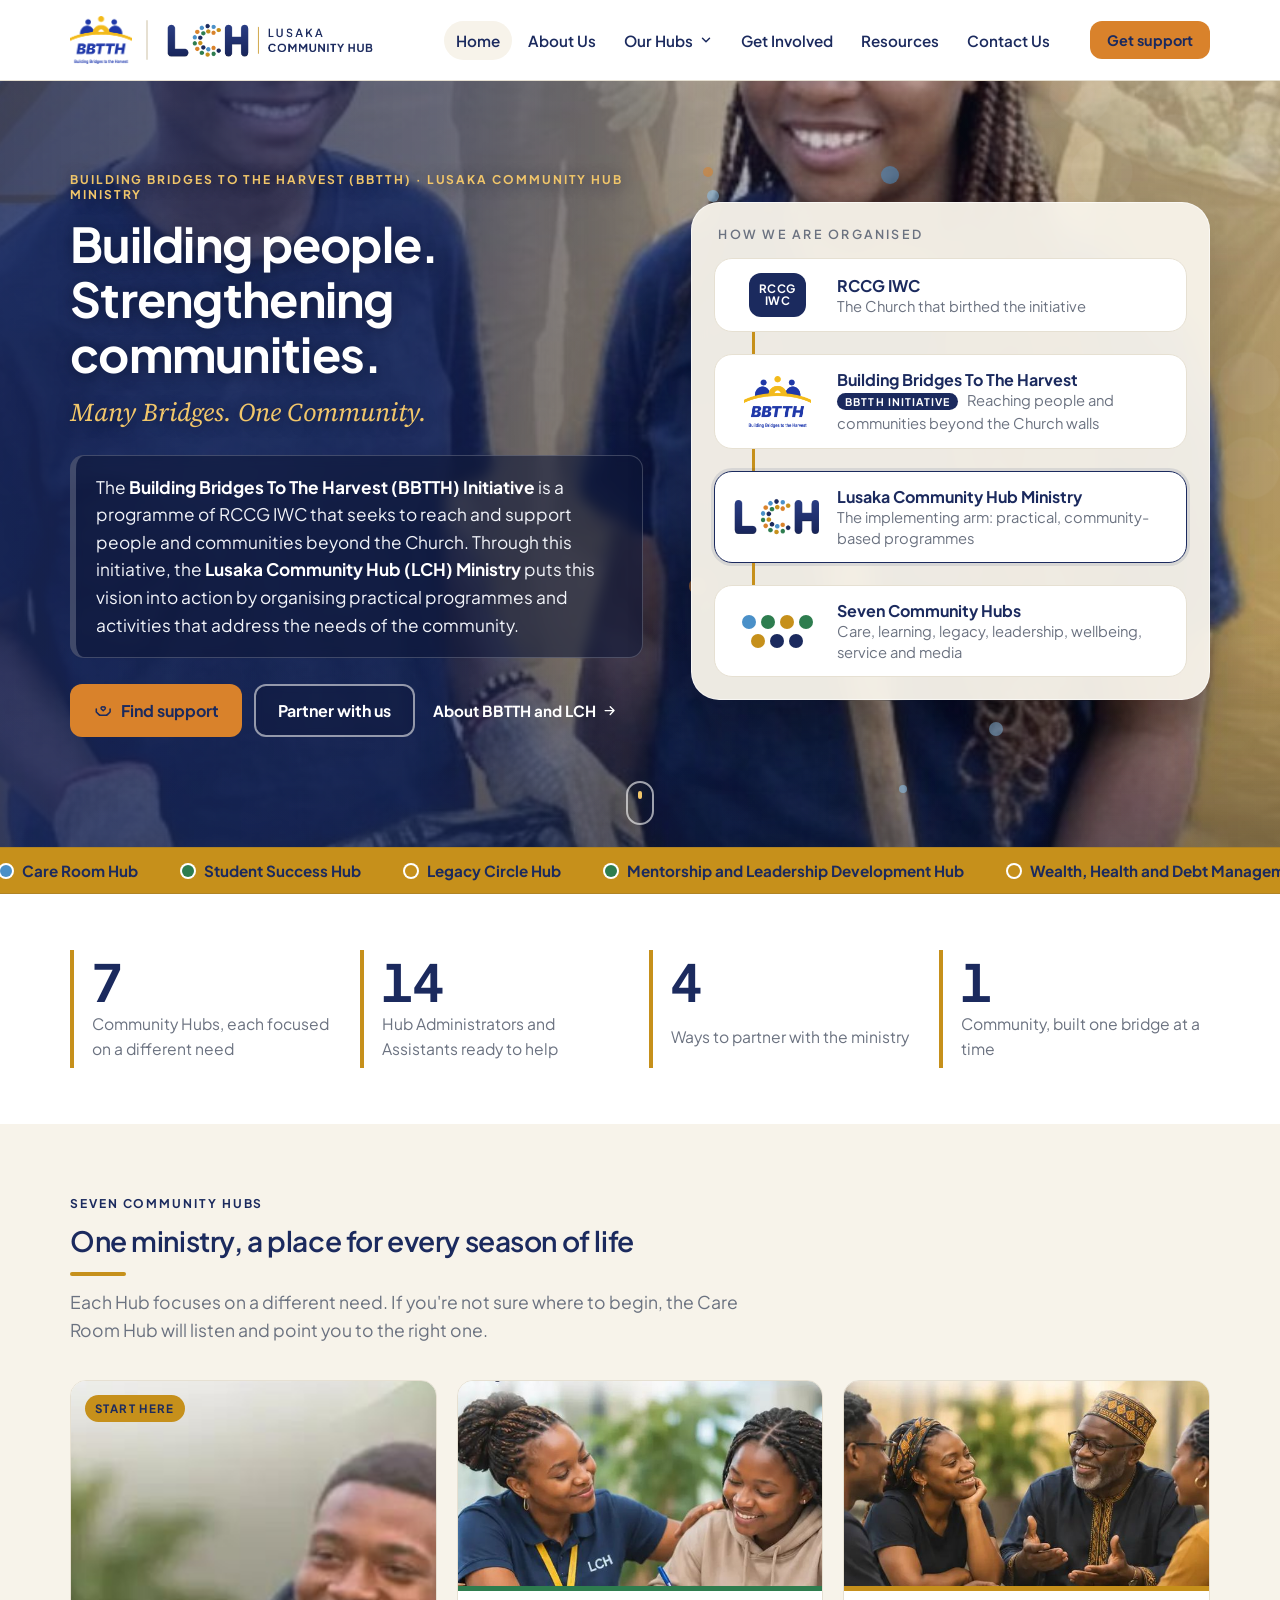
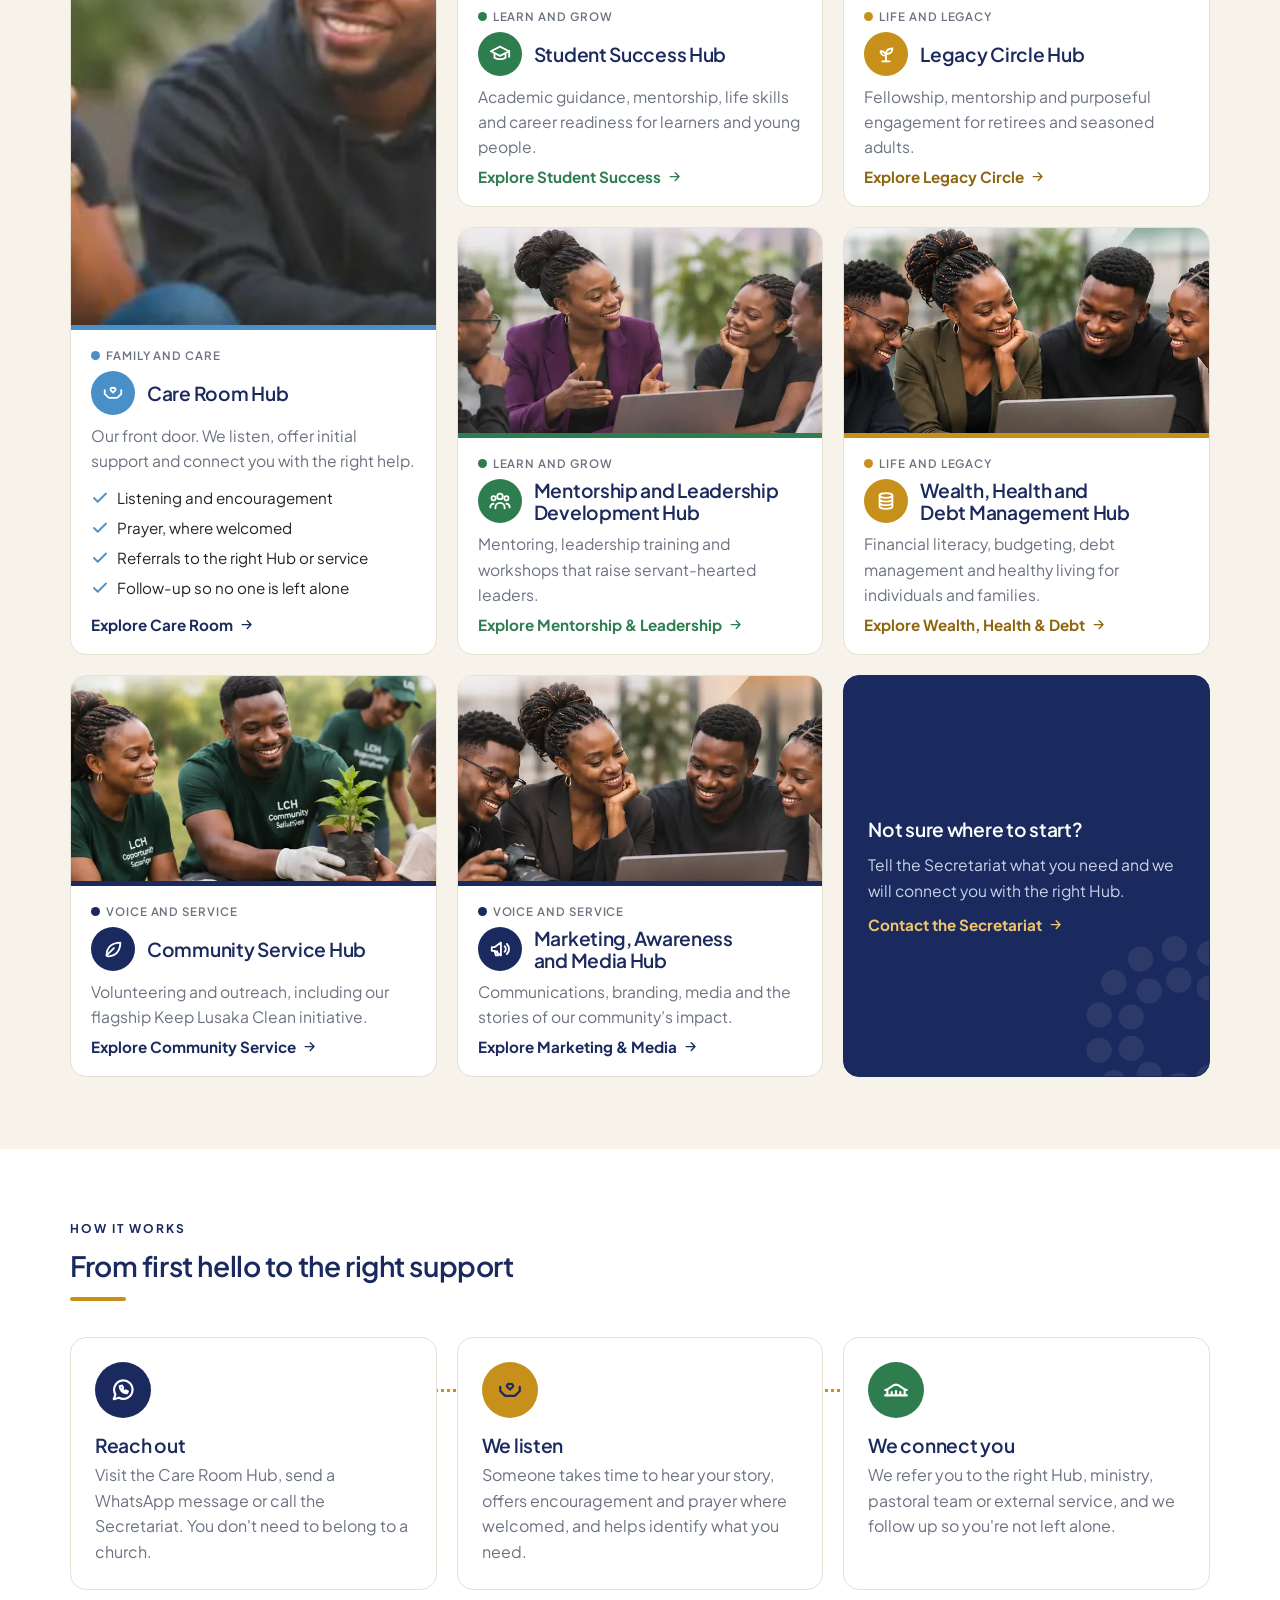
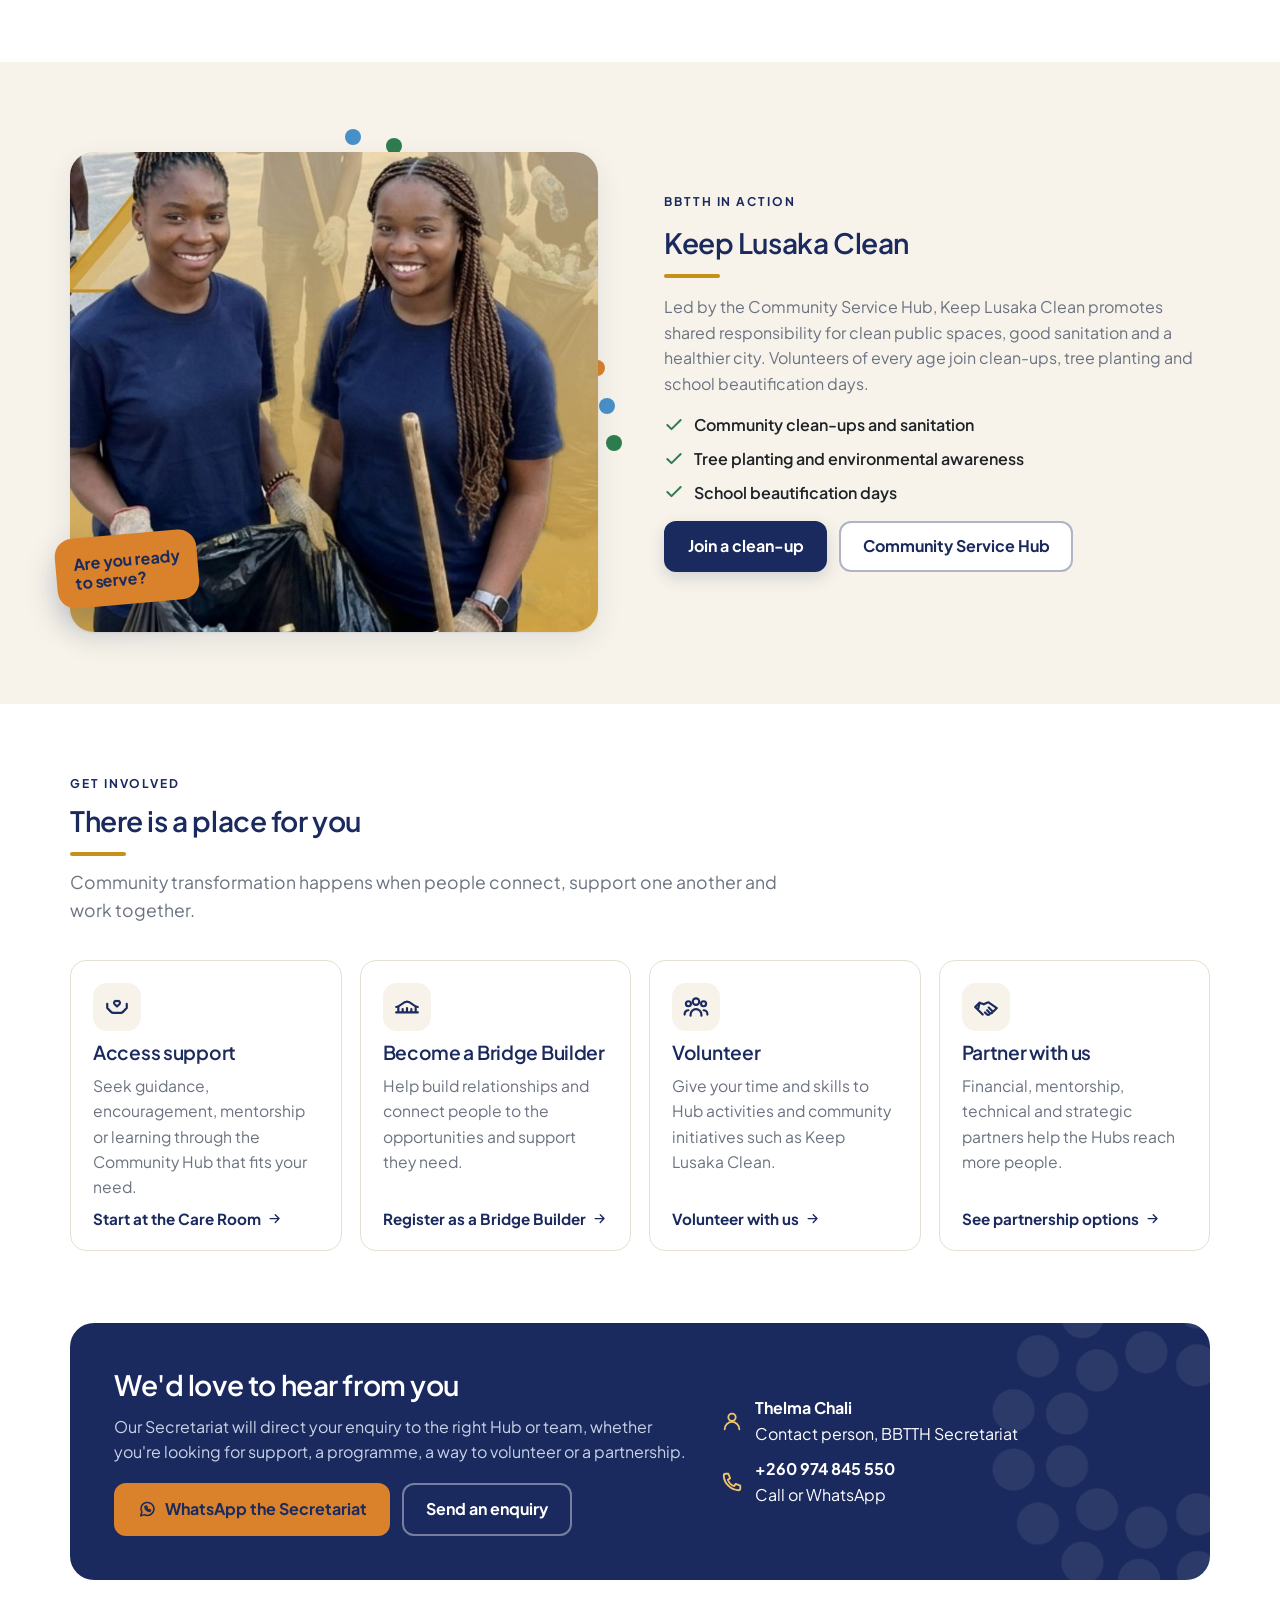
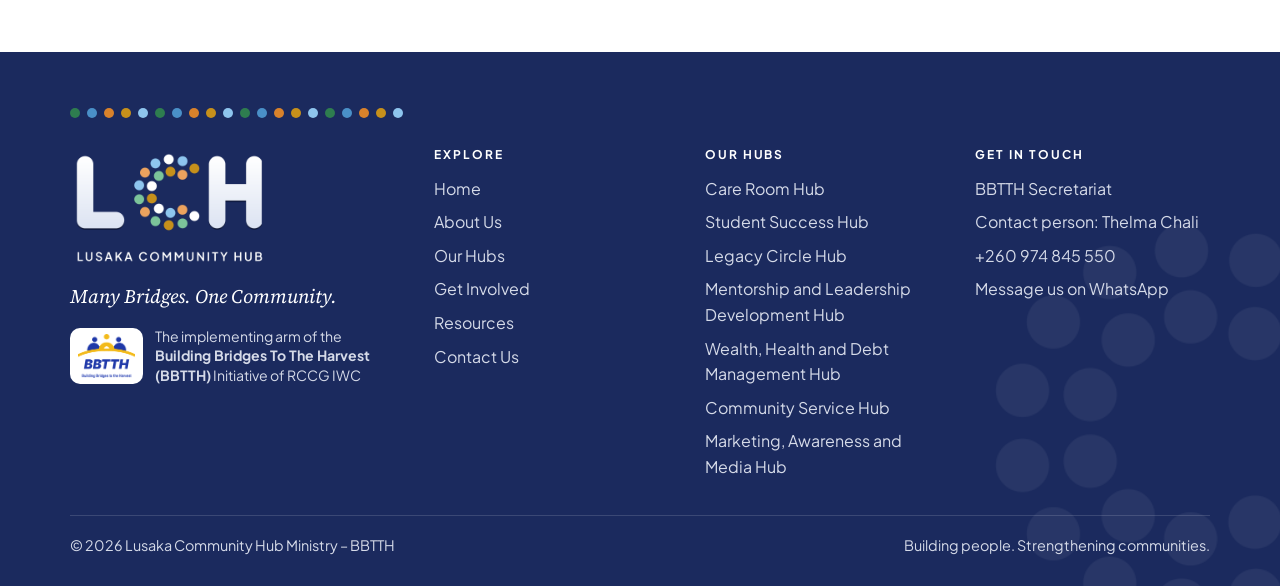
==== commit 2375fdf8: "uodated the website" ====
--- a/index.html
+++ b/index.html
@@ -2,1112 +2,254 @@
 <html lang="en-GB">
 <head>
 <meta charset="utf-8">
+<script>document.documentElement.classList.add("js")</script>
 <meta name="viewport" content="width=device-width, initial-scale=1">
 <title>Lusaka Community Hub Ministry</title>
-<meta name="description" content="Lusaka Community Hub Ministry – BBTTH (Building Bridges To The Harvest). Seven Community Hubs offering care, mentorship, empowerment, service and connection in Lusaka, Zambia.">
-<link rel="preconnect" href="https://fonts.googleapis.com">
-<link rel="preconnect" href="https://fonts.gstatic.com" crossorigin>
-<link href="https://fonts.googleapis.com/css2?family=Montserrat:wght@600;700;800&family=Source+Sans+3:ital,wght@0,400;0,600;0,700;1,400&display=swap" rel="stylesheet">
-<style>
-/* Layout idea: a calm white canvas in the LCH green, navy and gold. Each hub page takes on its own flyer colour,
-   so a visitor always knows which hub they are in. Photos sit in soft rounded frames with a gold wave accent. */
-:root{
-  --ink:#0f1f3d;          /* navy text, from the flyers */
-  --green:#14572e;        /* LCH green */
-  --gold:#f2b705;         /* LCH gold */
-  --paper:#f5f7f4;        /* cool off-white section fill */
-  --line:#dde4de;
-  --muted:#4f5d73;
-  --white:#ffffff;
-  --accent:var(--green);  /* overridden per hub */
-  --accent-tint:#e7f1e9;
-  --accent-ink:#ffffff;
-  --display:"Montserrat",system-ui,-apple-system,"Segoe UI",Roboto,sans-serif;
-  --body:"Source Sans 3",system-ui,-apple-system,"Segoe UI",Roboto,sans-serif;
-  --radius:18px;
-  --shadow:0 1px 2px rgba(15,31,61,.06),0 8px 24px rgba(15,31,61,.08);
-  --wrap:1180px;
-  color-scheme:light;
-}
-*{box-sizing:border-box}
-html{scroll-behavior:smooth;-webkit-text-size-adjust:100%}
-body{margin:0;background:var(--white);color:var(--ink);font-family:var(--body);font-size:1.0625rem;line-height:1.6}
-img{max-width:100%;display:block;height:auto}
-a{color:inherit}
-h1,h2,h3,h4{font-family:var(--display);line-height:1.15;margin:0;text-wrap:balance;letter-spacing:-.01em}
-h1{font-size:clamp(2rem,5vw,3.4rem);font-weight:800}
-h2{font-size:clamp(1.55rem,3.2vw,2.25rem);font-weight:800}
-h3{font-size:1.15rem;font-weight:700}
-p{margin:0}
-.wrap{width:100%;max-width:var(--wrap);margin:0 auto;padding:0 20px}
-.sr-only{position:absolute;width:1px;height:1px;overflow:hidden;clip:rect(0 0 0 0);white-space:nowrap}
-:focus-visible{outline:3px solid var(--gold);outline-offset:3px;border-radius:6px}
-.skip{position:absolute;left:12px;top:-60px;background:var(--ink);color:#fff;padding:10px 16px;border-radius:10px;z-index:100;text-decoration:none}
-.skip:focus{top:12px}
-
-/* ---------- Buttons ---------- */
-.btn{display:inline-flex;align-items:center;justify-content:center;gap:.55em;font:700 1rem/1 var(--display);padding:.95em 1.35em;border-radius:999px;border:2px solid transparent;text-decoration:none;cursor:pointer;transition:transform .15s ease,background .15s ease,box-shadow .15s ease;white-space:nowrap}
-.btn svg{width:1.15em;height:1.15em;flex:none}
-.btn:hover{transform:translateY(-1px)}
-.btn-primary{background:var(--accent);color:var(--accent-ink);box-shadow:0 6px 16px color-mix(in srgb,var(--accent) 30%,transparent)}
-.btn-primary:hover{background:color-mix(in srgb,var(--accent) 88%,#000)}
-.btn-gold{background:var(--gold);color:var(--ink)}
-.btn-gold:hover{background:#ffc928}
-.btn-ghost{background:transparent;border-color:color-mix(in srgb,var(--accent) 40%,transparent);color:var(--accent)}
-.btn-ghost:hover{background:var(--accent-tint)}
-.btn-wa{background:#1fa855;color:#fff}
-.btn-wa:hover{background:#178c46}
-.btn-sm{font-size:.9rem;padding:.7em 1.05em}
-.btn-row{display:flex;flex-wrap:wrap;gap:12px}
-.link-arrow{display:inline-flex;align-items:center;gap:.4em;font:700 .95rem var(--display);color:var(--accent);text-decoration:none}
-.link-arrow svg{width:1em;height:1em;transition:transform .15s}
-.link-arrow:hover svg{transform:translateX(3px)}
-
-/* ---------- Header ---------- */
-.site-header{position:sticky;top:0;z-index:50;background:rgba(255,255,255,.94);backdrop-filter:saturate(1.4) blur(10px);border-bottom:1px solid var(--line)}
-.nav{display:flex;align-items:center;gap:20px;height:72px}
-.brand{display:flex;align-items:center;gap:12px;text-decoration:none;flex:none}
-.brand img{height:40px;width:auto}
-.brand-text{display:flex;flex-direction:column;line-height:1.1;border-left:2px solid var(--gold);padding-left:12px}
-.brand-text b{font:800 .82rem var(--display);letter-spacing:.06em;text-transform:uppercase;color:var(--green)}
-.brand-text span{font:600 .7rem var(--display);letter-spacing:.18em;text-transform:uppercase;color:var(--muted)}
-.nav-links{display:flex;align-items:center;gap:4px;margin-left:auto;list-style:none;padding:0;margin-top:0;margin-bottom:0}
-.nav-links>li{position:relative}
-.nav-links a,.nav-links button.navbtn{font:600 .95rem var(--display);color:var(--ink);text-decoration:none;padding:10px 14px;border-radius:999px;display:inline-flex;align-items:center;gap:6px;background:none;border:0;cursor:pointer}
-.nav-links a:hover,.nav-links button.navbtn:hover{background:var(--paper)}
-.nav-links a[aria-current="page"],.navbtn.is-active{color:var(--green);background:#e9f2eb}
-.navbtn svg{width:14px;height:14px;transition:transform .2s}
-.navbtn[aria-expanded="true"] svg{transform:rotate(180deg)}
-.mega{position:absolute;right:-120px;top:calc(100% + 10px);width:min(640px,90vw);background:#fff;border:1px solid var(--line);border-radius:var(--radius);box-shadow:0 20px 50px rgba(15,31,61,.16);padding:14px;display:none;grid-template-columns:1fr 1fr;gap:4px}
-.mega.open{display:grid}
-.mega a{display:flex;gap:12px;align-items:flex-start;padding:12px;border-radius:12px;white-space:normal}
-.mega a:hover{background:var(--paper)}
-.mega .dot{width:12px;height:12px;border-radius:50%;flex:none;margin-top:5px}
-.mega b{display:block;font:700 .95rem var(--display)}
-.mega small{display:block;font:400 .85rem var(--body);color:var(--muted)}
-.nav-cta{margin-left:8px}
-.menu-toggle{display:none;margin-left:auto;background:none;border:1px solid var(--line);border-radius:12px;width:46px;height:46px;align-items:center;justify-content:center;cursor:pointer;color:var(--ink)}
-.menu-toggle svg{width:24px;height:24px}
-
-.drawer{position:fixed;inset:0;z-index:80;display:none}
-.drawer.open{display:block}
-.drawer-backdrop{position:absolute;inset:0;background:rgba(15,31,61,.45)}
-.drawer-panel{position:absolute;right:0;top:0;bottom:0;width:min(360px,88vw);background:#fff;padding:18px 18px 28px;overflow-y:auto;display:flex;flex-direction:column;gap:6px;animation:slidein .22s ease}
-.drawer-panel .row{display:flex;justify-content:space-between;align-items:center;margin-bottom:8px}
-.drawer-panel a{display:flex;align-items:center;gap:12px;padding:12px 10px;border-radius:12px;text-decoration:none;font:600 1rem var(--display)}
-.drawer-panel a:hover,.drawer-panel a[aria-current="page"]{background:var(--paper)}
-.drawer-panel .group{font:700 .72rem var(--display);letter-spacing:.16em;text-transform:uppercase;color:var(--muted);margin:14px 10px 4px}
-.drawer-panel .dot{width:10px;height:10px;border-radius:50%;flex:none}
-@keyframes slidein{from{transform:translateX(30px)}to{transform:none}}
-
-@media (max-width:980px){
-  .nav-links,.nav-cta{display:none}
-  .menu-toggle{display:inline-flex}
-}
-@media (max-width:420px){ .brand-text{display:none} }
-
-/* ---------- Sections ---------- */
-main{display:block}
-.view{animation:rise .35s ease both}
-@keyframes rise{from{transform:translateY(8px);opacity:.4}to{transform:none;opacity:1}}
-section{padding:72px 0}
-.section-tint{background:var(--paper)}
-.eyebrow{display:inline-flex;align-items:center;gap:10px;font:700 .78rem var(--display);letter-spacing:.18em;text-transform:uppercase;color:var(--accent)}
-.eyebrow::before{content:"";width:28px;height:4px;border-radius:4px;background:var(--gold)}
-.section-head{display:grid;gap:12px;max-width:720px;margin-bottom:36px}
-.section-head p{color:var(--muted);font-size:1.1rem}
-.lead{font-size:1.18rem;color:var(--muted);max-width:60ch}
-
-/* ---------- Home hero ---------- */
-.hero{padding:56px 0 64px;background:
-  radial-gradient(900px 400px at 100% 0%,rgba(242,183,5,.16),transparent 60%),
-  radial-gradient(700px 360px at 0% 100%,rgba(20,87,46,.09),transparent 60%),#fff}
-.hero-grid{display:grid;grid-template-columns:1.05fr .95fr;gap:48px;align-items:center}
-.hero h1{color:var(--ink)}
-.hero h1 em{font-style:normal;color:var(--green)}
-.hero .lead{margin:18px 0 28px}
-.hero-media{position:relative}
-.hero-media .frame{border-radius:28px;overflow:hidden;box-shadow:var(--shadow);aspect-ratio:1.1/1;background:#f3e7c1}
-.hero-media .frame img{width:100%;height:100%;object-fit:cover;object-position:50% 20%}
-.hero-media::before{content:"";position:absolute;inset:auto -14px -14px auto;width:55%;height:55%;border-radius:28px;background:var(--gold);z-index:-1}
-.float-card{position:absolute;left:-24px;bottom:28px;background:#fff;border-radius:16px;box-shadow:var(--shadow);padding:14px 16px;display:flex;gap:12px;align-items:center;max-width:300px;text-decoration:none}
-.float-card .ic{width:44px;height:44px;border-radius:12px;background:#e7f1e9;color:var(--green);display:grid;place-items:center;flex:none}
-.float-card .ic svg{width:24px;height:24px}
-.float-card b{font:700 .95rem var(--display);display:block}
-.float-card small{color:var(--muted);font-size:.88rem}
-.values{display:flex;flex-wrap:wrap;gap:8px;margin-top:28px;list-style:none;padding:0}
-.values li{font:600 .82rem var(--display);padding:7px 12px;border-radius:999px;background:#fff;border:1px solid var(--line);color:var(--green)}
-@media (max-width:900px){
-  .hero-grid{grid-template-columns:1fr;gap:36px}
-  .float-card{left:12px;bottom:12px}
-}
-
-/* ---------- Hub cards ---------- */
-.hub-grid{display:grid;grid-template-columns:repeat(3,1fr);gap:20px}
-.hub-card{position:relative;background:#fff;border:1px solid var(--line);border-radius:var(--radius);overflow:hidden;display:flex;flex-direction:column;text-decoration:none;transition:transform .2s ease,box-shadow .2s ease}
-.hub-card:hover{transform:translateY(-3px);box-shadow:var(--shadow)}
-.hub-card .ph{aspect-ratio:16/9;overflow:hidden;background:var(--paper)}
-.hub-card .ph img{width:100%;height:100%;object-fit:cover;transition:transform .5s ease}
-.hub-card:hover .ph img{transform:scale(1.04)}
-.hub-card .bd{padding:18px 20px 20px;display:flex;flex-direction:column;gap:8px;flex:1;border-top:5px solid var(--c)}
-.hub-card .num{font:800 .75rem var(--display);letter-spacing:.14em;color:var(--c)}
-.hub-card p{color:var(--muted);font-size:.98rem;flex:1}
-.hub-card .link-arrow{color:var(--c)}
-.hub-card.featured{grid-row:span 2}
-.hub-card.featured .ph{aspect-ratio:4/3}
-.hub-card.featured .ph img{object-position:60% 50%}
-.hub-card .badge{position:absolute;top:14px;left:14px;background:var(--gold);color:var(--ink);font:800 .72rem var(--display);letter-spacing:.12em;text-transform:uppercase;padding:6px 10px;border-radius:999px}
-@media (max-width:980px){.hub-grid{grid-template-columns:1fr 1fr}.hub-card.featured{grid-column:span 2;grid-row:auto}.hub-card.featured .ph{aspect-ratio:21/9;flex:none;min-height:0}}
-@media (max-width:620px){.hub-grid{grid-template-columns:1fr}.hub-card.featured{grid-column:auto}.hub-card.featured .ph{aspect-ratio:16/9}}
-
-/* ---------- Steps ---------- */
-.steps{display:grid;grid-template-columns:repeat(3,1fr);gap:20px;counter-reset:s;list-style:none;padding:0;margin:0}
-.steps li{background:#fff;border:1px solid var(--line);border-radius:var(--radius);padding:24px;position:relative}
-.steps li::before{counter-increment:s;content:counter(s);display:grid;place-items:center;width:40px;height:40px;border-radius:12px;background:var(--green);color:#fff;font:800 1.05rem var(--display);margin-bottom:14px}
-.steps h3{margin-bottom:6px}
-.steps p{color:var(--muted)}
-@media (max-width:820px){.steps{grid-template-columns:1fr}}
-
-/* ---------- Split / feature ---------- */
-.split{display:grid;grid-template-columns:1fr 1fr;gap:48px;align-items:center}
-.split .media{border-radius:24px;overflow:hidden;box-shadow:var(--shadow)}
-.split .copy{display:grid;gap:16px}
-.split .copy p{color:var(--muted)}
-@media (max-width:860px){.split{grid-template-columns:1fr;gap:28px}}
-
-.ways{display:grid;grid-template-columns:repeat(4,1fr);gap:18px}
-.way{background:#fff;border:1px solid var(--line);border-radius:var(--radius);padding:22px;display:flex;flex-direction:column;gap:10px}
-.way .ic{width:48px;height:48px;border-radius:14px;display:grid;place-items:center;background:var(--accent-tint);color:var(--accent)}
-.way .ic svg{width:26px;height:26px}
-.way p{color:var(--muted);font-size:.98rem;flex:1}
-@media (max-width:980px){.ways{grid-template-columns:1fr 1fr}}
-@media (max-width:560px){.ways{grid-template-columns:1fr}}
-
-.band{background:var(--ink);color:#fff;border-radius:28px;padding:44px;display:grid;grid-template-columns:1.3fr 1fr;gap:28px;align-items:center;position:relative;overflow:hidden}
-.band::after{content:"";position:absolute;right:-80px;top:-80px;width:260px;height:260px;border-radius:50%;border:28px solid rgba(242,183,5,.25)}
-.band h2{color:#fff}
-.band p{color:#c9d3e6}
-.band .contact-lines{display:grid;gap:10px;position:relative;z-index:1}
-.band .contact-lines div{display:flex;gap:12px;align-items:center}
-.band .contact-lines svg{width:22px;height:22px;color:var(--gold);flex:none}
-.band .contact-lines b{font-family:var(--display)}
-@media (max-width:820px){.band{grid-template-columns:1fr;padding:30px 22px}}
-
-/* ---------- Hub page ---------- */
-.crumbs{font-size:.92rem;color:var(--muted);padding:18px 0 0}
-.crumbs a{text-decoration:none;color:var(--muted)}
-.crumbs a:hover{color:var(--accent);text-decoration:underline}
-.crumbs span{margin:0 8px;opacity:.6}
-.hub-hero{padding:28px 0 56px;background:linear-gradient(180deg,var(--accent-tint),#fff 85%)}
-.hub-hero-grid{display:grid;grid-template-columns:1fr 1fr;gap:44px;align-items:center;margin-top:22px}
-.hub-hero h1{color:var(--accent)}
-.hub-hero .slogan{font:700 italic clamp(1.15rem,2.2vw,1.45rem) var(--display);color:var(--accent);opacity:.85;margin-top:10px}
-.hub-hero .tag{font:600 .95rem var(--display);color:var(--ink);margin-top:6px;opacity:.75}
-.hub-hero .lead{margin:18px 0 26px}
-.hub-photo{position:relative}
-.hub-photo .frame{border-radius:26px;overflow:hidden;box-shadow:var(--shadow);aspect-ratio:4/3}
-.hub-photo .frame img{width:100%;height:100%;object-fit:cover}
-.hub-photo::after{content:"";position:absolute;left:24px;right:24px;bottom:-10px;height:10px;border-radius:0 0 20px 20px;background:var(--gold)}
-@media (max-width:900px){.hub-hero-grid{grid-template-columns:1fr}.hub-photo{order:-1}}
-
-.highlights{display:grid;grid-template-columns:repeat(4,1fr);gap:16px;margin-top:-28px;position:relative;z-index:2}
-.hl{background:#fff;border:1px solid var(--line);border-radius:var(--radius);padding:18px;display:flex;gap:14px;align-items:center;box-shadow:0 6px 18px rgba(15,31,61,.06)}
-.hl .ic{width:52px;height:52px;border-radius:50%;display:grid;place-items:center;flex:none;background:var(--accent);color:var(--hl-ic,#fff)}
-.hl:nth-child(even) .ic{background:var(--accent-tint);color:var(--accent)}
-.hl .ic svg{width:26px;height:26px}
-.hl b{font:700 .98rem/1.25 var(--display)}
-@media (max-width:980px){.highlights{grid-template-columns:1fr 1fr}}
-@media (max-width:520px){.highlights{grid-template-columns:1fr}}
-
-.two-col{display:grid;grid-template-columns:1.2fr .8fr;gap:28px;align-items:start}
-@media (max-width:900px){.two-col{grid-template-columns:1fr}}
-.panel{background:#fff;border:1px solid var(--line);border-radius:var(--radius);padding:28px}
-.panel h2{font-size:1.5rem;margin-bottom:16px}
-.checks{list-style:none;padding:0;margin:0;display:grid;gap:12px}
-.checks li{display:flex;gap:12px;align-items:flex-start}
-.checks li svg{width:22px;height:22px;flex:none;color:var(--accent);margin-top:2px}
-.vision{background:var(--accent);color:var(--accent-ink);border-radius:var(--radius);padding:30px;position:relative;overflow:hidden}
-.vision h2{font-size:1.5rem;margin-bottom:12px;color:inherit}
-.vision p{font-size:1.15rem;line-height:1.55;position:relative;z-index:1}
-.vision::after{content:"";position:absolute;right:-50px;bottom:-50px;width:170px;height:170px;border-radius:50%;border:22px solid rgba(242,183,5,.35)}
-
-.offer-grid{display:grid;grid-template-columns:repeat(auto-fill,minmax(250px,1fr));gap:14px;list-style:none;padding:0;margin:0}
-.offer-grid li{background:#fff;border:1px solid var(--line);border-left:5px solid var(--accent);border-radius:14px;padding:16px 18px;font-weight:600}
-.chips{display:flex;flex-wrap:wrap;gap:10px;list-style:none;padding:0;margin:0}
-.chips li{padding:9px 15px;border-radius:999px;background:var(--accent-tint);color:var(--accent);font:600 .92rem var(--display)}
-.serve-note{color:var(--muted);margin-top:14px;max-width:65ch}
-
-.flagship{margin-top:28px;display:grid;grid-template-columns:200px 1fr;gap:22px;align-items:center;background:#fff;border:1px solid var(--line);border-radius:var(--radius);padding:18px}
-.flagship img{border-radius:14px;aspect-ratio:1;object-fit:cover}
-.flagship .copy{display:grid;gap:8px}
-.flagship p{color:var(--muted)}
-@media (max-width:620px){.flagship{grid-template-columns:1fr}}
-
-.commit{padding:56px 0;background:var(--ink);color:#fff;text-align:left}
-.commit blockquote{margin:0;max-width:860px;display:grid;gap:14px}
-.commit blockquote p{font:700 clamp(1.3rem,2.6vw,1.9rem)/1.35 var(--display);text-wrap:balance}
-.commit .eyebrow{color:var(--gold)}
-.commit .belong{font:800 1.05rem var(--display);letter-spacing:.06em;color:var(--gold)}
-
-/* ---------- Forms ---------- */
-.connect{display:grid;grid-template-columns:.85fr 1.15fr;gap:28px;align-items:start}
-@media (max-width:900px){.connect{grid-template-columns:1fr}}
-.contact-card{background:var(--accent-tint);border-radius:var(--radius);padding:26px;display:grid;gap:16px}
-.contact-card h3{font-size:1.25rem}
-.cline{display:flex;gap:12px;align-items:flex-start}
-.cline svg{width:22px;height:22px;color:var(--accent);flex:none;margin-top:2px}
-.cline small{display:block;color:var(--muted);font-size:.85rem}
-.cline b{font-family:var(--display);font-variant-numeric:tabular-nums}
-form.card-form{background:#fff;border:1px solid var(--line);border-radius:var(--radius);padding:28px;display:grid;gap:18px;box-shadow:0 6px 18px rgba(15,31,61,.05)}
-.form-row{display:grid;grid-template-columns:1fr 1fr;gap:16px}
-@media (max-width:560px){.form-row{grid-template-columns:1fr}}
-.field{display:grid;gap:6px}
-.field label,.field legend{font:700 .92rem var(--display)}
-.field .opt{font-weight:400;color:var(--muted);font-family:var(--body)}
-.field input,.field select,.field textarea{font:inherit;font-size:1rem;color:var(--ink);background:#fff;border:1.5px solid #c9d3cc;border-radius:12px;padding:12px 14px;width:100%;transition:border-color .15s,box-shadow .15s}
-.field textarea{min-height:120px;resize:vertical}
-.field input:focus,.field select:focus,.field textarea:focus{outline:none;border-color:var(--accent);box-shadow:0 0 0 4px color-mix(in srgb,var(--accent) 18%,transparent)}
-.field[data-invalid] input,.field[data-invalid] select,.field[data-invalid] textarea{border-color:#b42318}
-.err{color:#b42318;font-size:.88rem;min-height:0}
-.err:empty{display:none}
-.hint{color:var(--muted);font-size:.86rem}
-.count{color:var(--muted);font-size:.82rem;justify-self:end}
-fieldset.field{border:0;padding:0;margin:0}
-.radio-cards{display:grid;grid-template-columns:1fr 1fr;gap:10px;margin-top:4px}
-@media (max-width:560px){.radio-cards{grid-template-columns:1fr}}
-.radio-cards label{display:flex;gap:10px;align-items:flex-start;border:1.5px solid #c9d3cc;border-radius:12px;padding:12px 14px;cursor:pointer;font:600 .95rem var(--body)}
-.radio-cards input{margin-top:4px;accent-color:var(--accent);width:18px;height:18px;flex:none;padding:0;border:0}
-h1[tabindex="-1"]:focus{outline:none}
-.hub-card .mini{list-style:none;padding:0;margin:4px 0 6px;display:grid;gap:6px}
-.hub-card .mini li{display:flex;gap:8px;align-items:flex-start;font-size:.95rem}
-.hub-card .mini svg{width:18px;height:18px;color:var(--c);flex:none;margin-top:3px}
-.hub-card.cta{background:var(--ink);color:#fff;border-color:var(--ink);padding:24px;justify-content:center;gap:12px}
-.hub-card.cta p{color:#c9d3e6;flex:none}
-.hub-card.cta .link-arrow{color:var(--gold)}
-.radio-cards label:has(input:checked){border-color:var(--accent);background:var(--accent-tint)}
-.consent{display:flex;gap:10px;align-items:flex-start;font-size:.95rem}
-.consent input{margin-top:5px;accent-color:var(--accent);width:18px;height:18px;flex:none}
-.form-alert{border-radius:12px;padding:12px 14px;background:#fdecea;color:#8a1c12;font-size:.95rem}
-.form-alert:empty{display:none}
-.success{border-radius:var(--radius);border:1.5px solid #9fd3b1;background:#effaf3;padding:22px;display:grid;gap:12px}
-.success h3{color:#13612f;display:flex;gap:10px;align-items:center}
-.success h3 svg{width:24px;height:24px}
-.success pre{white-space:pre-wrap;font:inherit;font-size:.95rem;background:#fff;border:1px solid #cfe7d7;border-radius:10px;padding:12px;margin:0;max-height:220px;overflow:auto}
-.success .meta{color:var(--muted);font-size:.92rem}
-[hidden]{display:none!important}
-
-/* ---------- Get involved / contact ---------- */
-.page-hero{padding:40px 0 48px;background:radial-gradient(800px 340px at 100% 0%,rgba(242,183,5,.18),transparent 60%),linear-gradient(180deg,#eef5ef,#fff)}
-.page-hero h1{margin-top:12px}
-.page-hero .lead{margin-top:14px}
-.dir{display:grid;grid-template-columns:repeat(auto-fill,minmax(260px,1fr));gap:14px}
-.dir a{display:flex;gap:14px;align-items:center;background:#fff;border:1px solid var(--line);border-radius:14px;padding:14px 16px;text-decoration:none}
-.dir a:hover{box-shadow:var(--shadow)}
-.dir .dot{width:14px;height:14px;border-radius:50%;flex:none}
-.dir b{font:700 .95rem var(--display);display:block}
-.dir small{color:var(--muted);font-variant-numeric:tabular-nums}
-
-.more-hubs{display:flex;gap:12px;overflow-x:auto;padding-bottom:6px;scroll-snap-type:x mandatory}
-.more-hubs a{scroll-snap-align:start;flex:0 0 230px;border-radius:14px;overflow:hidden;border:1px solid var(--line);text-decoration:none;background:#fff}
-.more-hubs img{aspect-ratio:16/9;object-fit:cover;width:100%}
-.more-hubs div{padding:12px 14px;border-top:4px solid var(--c);font:700 .92rem var(--display)}
-
-/* ---------- Dialog ---------- */
-dialog{border:0;border-radius:20px;padding:0;max-width:min(460px,92vw);max-height:92vh;box-shadow:0 30px 80px rgba(0,0,0,.35)}
-dialog::backdrop{background:rgba(15,31,61,.6)}
-.dlg-head{display:flex;justify-content:space-between;align-items:center;padding:12px 14px 12px 18px;border-bottom:1px solid var(--line);position:sticky;top:0;background:#fff}
-.dlg-head b{font:700 1rem var(--display)}
-.dlg-body{overflow:auto;max-height:calc(92vh - 60px)}
-.icon-btn{background:none;border:1px solid var(--line);border-radius:10px;width:40px;height:40px;display:grid;place-items:center;cursor:pointer;color:var(--ink)}
-.icon-btn svg{width:20px;height:20px}
-
-/* ---------- Footer ---------- */
-footer{background:#0b1730;color:#c4cee0;padding:56px 0 28px;margin-top:0}
-.foot{display:grid;grid-template-columns:1.3fr 1fr 1fr;gap:36px}
-.foot h4{color:#fff;font-size:.82rem;letter-spacing:.16em;text-transform:uppercase;margin-bottom:14px}
-.foot ul{list-style:none;padding:0;margin:0;display:grid;gap:8px}
-.foot a{text-decoration:none;color:#c4cee0}
-.foot a:hover{color:#fff;text-decoration:underline}
-.foot .logo-box{background:#fff;border-radius:14px;padding:10px 14px;display:inline-block;margin-bottom:14px}
-.foot .logo-box img{height:38px}
-.foot .tagline{font:700 1.05rem var(--display);color:#fff}
-.foot-bottom{border-top:1px solid rgba(255,255,255,.12);margin-top:36px;padding-top:18px;font-size:.9rem;display:flex;flex-wrap:wrap;justify-content:space-between;gap:10px}
-@media (max-width:820px){.foot{grid-template-columns:1fr}}
-
-.toast{position:fixed;left:50%;bottom:24px;transform:translateX(-50%);background:var(--ink);color:#fff;padding:12px 18px;border-radius:12px;font-weight:600;z-index:120;box-shadow:var(--shadow)}
-
-@media (prefers-reduced-motion:reduce){*{animation:none!important;transition:none!important;scroll-behavior:auto!important}}
-@media (max-width:620px){section{padding:52px 0}.panel,form.card-form{padding:20px}}
-</style>
+<meta name="description" content="The Lusaka Community Hub (LCH) Ministry is the implementing arm of the Building Bridges To The Harvest (BBTTH) Initiative of RCCG IWC, serving Lusaka through seven Community Hubs.">
+<meta property="og:title" content="Lusaka Community Hub Ministry">
+<meta property="og:description" content="The Lusaka Community Hub (LCH) Ministry is the implementing arm of the Building Bridges To The Harvest (BBTTH) Initiative of RCCG IWC, serving Lusaka through seven Community Hubs.">
+<meta property="og:type" content="website">
+
+<meta name="theme-color" content="#1B2A5E">
+<link rel="icon" type="image/png" sizes="32x32" href="img/favicon-32.png">
+<link rel="icon" type="image/png" sizes="48x48" href="img/favicon-48.png">
+<link rel="apple-touch-icon" href="img/apple-touch-icon.png">
+<link rel="preload" href="assets/fonts/plus-jakarta-sans-latin-400-normal.woff2" as="font" type="font/woff2" crossorigin>
+<link rel="preload" href="assets/fonts/plus-jakarta-sans-latin-700-normal.woff2" as="font" type="font/woff2" crossorigin>
+<link rel="stylesheet" href="assets/site.css">
 </head>
-<body>
-<a class="skip" href="#main" id="skip">Skip to content</a>
-
+<body data-site="Lusaka Community Hub Ministry">
+<a class="skip" href="#main">Skip to content</a>
 <header class="site-header">
   <div class="wrap nav">
-    <a class="brand" href="#home" aria-label="Lusaka Community Hub, home">
-      <img src="img/logo-lch.png" alt="LCH" width="250" height="110">
-      <span class="brand-text"><b>Lusaka Community Hub</b><span>Ministry · BBTTH</span></span>
-    </a>
-    <ul class="nav-links" id="navLinks">
-      <li><a href="#home" data-nav="home">Home</a></li>
-      <li>
-        <button class="navbtn" id="hubsBtn" aria-expanded="false" aria-controls="mega">Our Hubs
-          <svg viewBox="0 0 24 24" fill="none" stroke="currentColor" stroke-width="2.5" aria-hidden="true"><path d="m6 9 6 6 6-6"/></svg></button>
-        <div class="mega" id="mega" role="menu"></div>
-      </li>
-      <li><a href="#get-involved" data-nav="get-involved">Get Involved</a></li>
-      <li><a href="#contact" data-nav="contact">Contact Us</a></li>
-    </ul>
-    <a class="btn btn-gold btn-sm nav-cta" href="#care-room">Get support</a>
-    <button class="menu-toggle" id="menuToggle" aria-label="Open menu" aria-expanded="false" aria-controls="drawer">
-      <svg viewBox="0 0 24 24" fill="none" stroke="currentColor" stroke-width="2" aria-hidden="true"><path d="M4 7h16M4 12h16M4 17h16"/></svg>
-    </button>
+    <a class="brand" href="index.html" aria-label="BBTTH Initiative and Lusaka Community Hub Ministry, home"><img class="logo-bbtth" src="img/logo-bbtth.png" alt="BBTTH, Building Bridges To The Harvest" width="260" height="202"><span class="sep" aria-hidden="true"></span><img class="logo-lch" src="img/lch-logo-horizontal.png" alt="LCH Lusaka Community Hub" width="709" height="132"><img class="logo-mono" src="img/lch-monogram.png" alt="LCH Lusaka Community Hub" width="284" height="120"></a>
+    <nav aria-label="Main"><ul class="nav-links"><li><a href="index.html" aria-current="page">Home</a></li><li><a href="about.html">About Us</a></li><li><button class="navbtn" id="hubsBtn" aria-expanded="false" aria-controls="mega">Our Hubs <svg viewBox="0 0 24 24" fill="none" stroke="currentColor" stroke-width="2.5" stroke-linecap="round" stroke-linejoin="round" aria-hidden="true"><path d="m6 9 6 6 6-6"/></svg></button><div class="mega" id="mega" role="menu"><a role="menuitem" href="hubs/care-room.html"><span class="dot" style="background:#4A90C8"></span><span><b>Care Room Hub</b><small>A Safe Space to Be Heard, Supported &amp; Empowered.</small></span></a><a role="menuitem" href="hubs/student-success.html"><span class="dot" style="background:#2E7D4F"></span><span><b>Student Success Hub</b><small>Learn, Grow, Achieve.</small></span></a><a role="menuitem" href="hubs/legacy-circle.html"><span class="dot" style="background:#C6901B"></span><span><b>Legacy Circle Hub</b><small>People. Purpose. Lasting Impact.</small></span></a><a role="menuitem" href="hubs/mentorship-leadership.html"><span class="dot" style="background:#2E7D4F"></span><span><b>Mentorship and Leadership Development Hub</b><small>Guide. Equip. Empower.</small></span></a><a role="menuitem" href="hubs/wealth-health-debt.html"><span class="dot" style="background:#C6901B"></span><span><b>Wealth, Health and Debt Management Hub</b><small>Manage. Improve. Grow.</small></span></a><a role="menuitem" href="hubs/community-service.html"><span class="dot" style="background:#1B2A5E"></span><span><b>Community Service Hub</b><small>Serve. Uplift. Create Impact.</small></span></a><a role="menuitem" href="hubs/marketing-media.html"><span class="dot" style="background:#1B2A5E"></span><span><b>Marketing, Awareness and Media Hub</b><small>Create. Communicate. Amplify.</small></span></a><a role="menuitem" class="all" href="hubs.html">See all seven Hubs <svg viewBox="0 0 24 24" fill="none" stroke="currentColor" stroke-width="2.2" stroke-linecap="round" stroke-linejoin="round" aria-hidden="true"><path d="M5 12h14M13 6l6 6-6 6"/></svg></a></div></li><li><a href="get-involved.html">Get Involved</a></li><li><a href="resources.html">Resources</a></li><li><a href="contact.html">Contact Us</a></li></ul></nav>
+    <a class="btn btn-gold btn-sm nav-cta" href="hubs/care-room.html">Get support</a>
+    <button class="menu-toggle" id="menuToggle" aria-label="Open menu" aria-expanded="false" aria-controls="drawer"><svg viewBox="0 0 24 24" fill="none" stroke="currentColor" stroke-width="2" stroke-linecap="round" stroke-linejoin="round" aria-hidden="true"><path d="M4 7h16M4 12h16M4 17h16"/></svg></button>
   </div>
 </header>
-
 <div class="drawer" id="drawer" aria-hidden="true">
   <div class="drawer-backdrop" data-close></div>
   <nav class="drawer-panel" aria-label="Site menu">
-    <div class="row">
-      <img src="img/logo-lch.png" alt="LCH" style="height:34px;width:auto">
-      <button class="icon-btn" data-close aria-label="Close menu"><svg viewBox="0 0 24 24" fill="none" stroke="currentColor" stroke-width="2" aria-hidden="true"><path d="M6 6l12 12M18 6 6 18"/></svg></button>
-    </div>
-    <div id="drawerLinks"></div>
+    <div class="row"><a class="brand" href="index.html" aria-label="BBTTH Initiative and Lusaka Community Hub Ministry, home"><img class="logo-bbtth" src="img/logo-bbtth.png" alt="BBTTH, Building Bridges To The Harvest" width="260" height="202"><span class="sep" aria-hidden="true"></span><img class="logo-lch" src="img/lch-logo-horizontal.png" alt="LCH Lusaka Community Hub" width="709" height="132"><img class="logo-mono" src="img/lch-monogram.png" alt="LCH Lusaka Community Hub" width="284" height="120"></a><button class="icon-btn" data-close aria-label="Close menu"><svg viewBox="0 0 24 24" fill="none" stroke="currentColor" stroke-width="2" stroke-linecap="round" stroke-linejoin="round" aria-hidden="true"><path d="M6 6l12 12M18 6 6 18"/></svg></button></div>
+    <a href="index.html" aria-current=page>Home</a><a href="about.html">About Us</a><a href="hubs.html">Our Hubs</a><a href="get-involved.html">Get Involved</a><a href="resources.html">Resources</a><a href="contact.html">Contact Us</a>
+    <div class="group">Our Hubs</div>
+    <a href="hubs/care-room.html"><span class="dot" style="background:#4A90C8"></span>Care Room Hub</a><a href="hubs/student-success.html"><span class="dot" style="background:#2E7D4F"></span>Student Success Hub</a><a href="hubs/legacy-circle.html"><span class="dot" style="background:#C6901B"></span>Legacy Circle Hub</a><a href="hubs/mentorship-leadership.html"><span class="dot" style="background:#2E7D4F"></span>Mentorship and Leadership Development Hub</a><a href="hubs/wealth-health-debt.html"><span class="dot" style="background:#C6901B"></span>Wealth, Health and Debt Management Hub</a><a href="hubs/community-service.html"><span class="dot" style="background:#1B2A5E"></span>Community Service Hub</a><a href="hubs/marketing-media.html"><span class="dot" style="background:#1B2A5E"></span>Marketing, Awareness and Media Hub</a>
+    <a class="btn btn-gold" style="justify-content:center;margin-top:14px" href="https://wa.me/260974845550" target="_blank" rel="noopener"><svg viewBox="0 0 24 24" fill="none" stroke="currentColor" stroke-width="2" stroke-linecap="round" stroke-linejoin="round" aria-hidden="true"><path d="M3.5 20.5 5 16a8.5 8.5 0 1 1 3.2 3.1Z"/><path d="M9 8.5c0 3.5 3 6.5 6.5 6.5l1-1.6-2-1-1 .8a4.5 4.5 0 0 1-2.2-2.2l.8-1-1-2Z"/></svg> WhatsApp the Secretariat</a>
   </nav>
 </div>
-
-<main id="main" tabindex="-1"></main>
-
-<footer>
-  <div class="wrap">
+<main id="main" tabindex="-1">
+
+<section class="mhero">
+  <div class="mbg n4" aria-hidden="true"><span class="slide k0" style="background-image:url(img/launch-team.jpg);animation-delay:0s"></span><span class="slide k1" style="background-image:url(img/hub-community.jpg);animation-delay:7s"></span><span class="slide k2" style="background-image:url(img/hub-mentorship.jpg);animation-delay:14s"></span><span class="slide k3" style="background-image:url(img/hub-legacy.jpg);animation-delay:21s"></span><span class="shade"></span><span class="dots-wm"></span></div><div class="float-dots" aria-hidden="true"><i style="left:66.9%;top:19.3%;width:8px;height:8px;background:var(--growth);animation-delay:-1.0s;animation-duration:14.3s"></i><i style="left:68.8%;top:11.1%;width:18px;height:18px;background:var(--sky);animation-delay:-3.0s;animation-duration:10.7s"></i><i style="left:71.2%;top:27.2%;width:18px;height:18px;background:var(--copper);animation-delay:-5.9s;animation-duration:16.6s"></i><i style="left:57.7%;top:25.6%;width:18px;height:18px;background:var(--gold);animation-delay:-13.3s;animation-duration:14.6s"></i><i style="left:70.2%;top:91.9%;width:8px;height:8px;background:#8EC5EE;animation-delay:-7.8s;animation-duration:11.1s"></i><i style="left:71.3%;top:53.6%;width:18px;height:18px;background:var(--growth);animation-delay:-4.3s;animation-duration:16.5s"></i><i style="left:60.3%;top:57.2%;width:10px;height:10px;background:var(--sky);animation-delay:-5.2s;animation-duration:14.4s"></i><i style="left:54.9%;top:11.2%;width:10px;height:10px;background:var(--copper);animation-delay:-6.9s;animation-duration:14.3s"></i><i style="left:87.8%;top:47.0%;width:14px;height:14px;background:var(--gold);animation-delay:-5.1s;animation-duration:12.0s"></i><i style="left:60.3%;top:74.6%;width:8px;height:8px;background:#8EC5EE;animation-delay:-8.0s;animation-duration:14.2s"></i><i style="left:92.3%;top:70.2%;width:12px;height:12px;background:var(--growth);animation-delay:-8.5s;animation-duration:10.6s"></i><i style="left:75.5%;top:20.5%;width:12px;height:12px;background:var(--sky);animation-delay:-2.1s;animation-duration:13.9s"></i><i style="left:53.8%;top:64.8%;width:18px;height:18px;background:var(--copper);animation-delay:-8.0s;animation-duration:17.0s"></i><i style="left:66.4%;top:67.2%;width:18px;height:18px;background:var(--gold);animation-delay:-7.0s;animation-duration:16.4s"></i><i style="left:55.2%;top:14.2%;width:12px;height:12px;background:#8EC5EE;animation-delay:-6.6s;animation-duration:15.3s"></i><i style="left:54.8%;top:67.7%;width:18px;height:18px;background:var(--growth);animation-delay:-13.9s;animation-duration:16.6s"></i><i style="left:65.1%;top:39.9%;width:12px;height:12px;background:var(--sky);animation-delay:-0.3s;animation-duration:13.7s"></i><i style="left:59.7%;top:16.3%;width:8px;height:8px;background:var(--copper);animation-delay:-3.1s;animation-duration:12.3s"></i><i style="left:86.0%;top:41.0%;width:14px;height:14px;background:var(--gold);animation-delay:-1.1s;animation-duration:13.6s"></i><i style="left:77.3%;top:83.7%;width:14px;height:14px;background:#8EC5EE;animation-delay:-12.1s;animation-duration:12.2s"></i></div>
+  <div class="wrap hero-grid">
+    
+<div class="hero-copy reveal">
+  <span class="eyebrow">Building Bridges To The Harvest (BBTTH) · Lusaka Community Hub Ministry</span>
+
+  <h1>Building people. Strengthening communities.</h1>
+
+  <p class="hero-tagline">Many Bridges. One Community.</p>
+
+  <div class="statement">
+    <p>
+      The <b>Building Bridges To The Harvest (BBTTH) Initiative</b> is a programme of RCCG IWC that seeks to reach and support people and communities beyond the Church. Through this initiative, the <b>Lusaka Community Hub (LCH) Ministry</b> puts this vision into action by organising practical programmes and activities that address the needs of the community.
+    </p>
+  </div>
+
+  <div class="btn-row">
+    <a class="btn btn-gold" href="hubs/care-room.html">
+      <svg viewBox="0 0 24 24" fill="none" stroke="currentColor" stroke-width="2" stroke-linecap="round" stroke-linejoin="round" aria-hidden="true">
+        <path d="M12 11.5 9.6 9.2a1.8 1.8 0 0 1 2.4-2.6 1.8 1.8 0 0 1 2.4 2.6Z"/>
+        <path d="M3 13l3.5 3.5a3 3 0 0 0 2.1.9H12M21 13l-3.5 3.5a3 3 0 0 1-2.1.9H12M3 13V9M21 13V9"/>
+      </svg>
+      Find support
+    </a>
+
+    <a class="btn btn-light" href="get-involved.html#partners">Partner with us</a>
+
+    <a class="link-arrow light" href="about.html">
+      About BBTTH and LCH
+      <svg viewBox="0 0 24 24" fill="none" stroke="currentColor" stroke-width="2.2" stroke-linecap="round" stroke-linejoin="round" aria-hidden="true">
+        <path d="M5 12h14M13 6l6 6-6 6"/>
+      </svg>
+    </a>
+  </div>
+</div>
+
+    <div class="hero-org glass reveal" style="--d:.15s"><h2>How we are organised</h2><ol class="org" aria-label="How Building Bridges To The Harvest (BBTTH) and LCH relate">
+  <li><div class="org-node"><span class="logo"><span class="mark" style="width:auto;padding:0 10px">RCCG<br>IWC</span></span>
+    <span><b>RCCG IWC</b><small>The Church that birthed the initiative</small></span></div></li>
+  <li><div class="org-node"><span class="logo"><img src="img/logo-bbtth.png" alt="" width="260" height="202"></span>
+    <span><b>Building Bridges To The Harvest</b><small><span class="pill">BBTTH Initiative</span> Reaching people and communities beyond the Church walls</small></span></div></li>
+  <li><div class="org-node highlight"><span class="logo"><img src="img/lch-monogram.png" alt="" width="284" height="120"></span>
+    <span><b>Lusaka Community Hub Ministry</b><small>The implementing arm: practical, community-based programmes</small></span></div></li>
+  <li><a class="org-node hubs" href="hubs.html" style="text-decoration:none"><span class="dots"><i style="background:#4A90C8" title="Care Room"></i><i style="background:#2E7D4F" title="Student Success"></i><i style="background:#C6901B" title="Legacy Circle"></i><i style="background:#2E7D4F" title="Mentorship &amp; Leadership"></i><i style="background:#C6901B" title="Wealth, Health &amp; Debt"></i><i style="background:#1B2A5E" title="Community Service"></i><i style="background:#1B2A5E" title="Marketing &amp; Media"></i></span>
+    <span><b>Seven Community Hubs</b><small>Care, learning, legacy, leadership, wellbeing, service and media</small></span></a></li>
+</ol></div>
+  </div>
+  <a class="scroll-cue" href="#hubs-h" aria-label="Scroll to the Hubs"><span></span></a>
+</section>
+
+<div class="ticker" aria-label="Our Community Hubs"><div class="track"><span><i style="background:#4A90C8"></i>Care Room Hub</span><span><i style="background:#2E7D4F"></i>Student Success Hub</span><span><i style="background:#C6901B"></i>Legacy Circle Hub</span><span><i style="background:#2E7D4F"></i>Mentorship and Leadership Development Hub</span><span><i style="background:#C6901B"></i>Wealth, Health and Debt Management Hub</span><span><i style="background:#1B2A5E"></i>Community Service Hub</span><span><i style="background:#1B2A5E"></i>Marketing, Awareness and Media Hub</span><span><i style="background:#4A90C8"></i>Care Room Hub</span><span><i style="background:#2E7D4F"></i>Student Success Hub</span><span><i style="background:#C6901B"></i>Legacy Circle Hub</span><span><i style="background:#2E7D4F"></i>Mentorship and Leadership Development Hub</span><span><i style="background:#C6901B"></i>Wealth, Health and Debt Management Hub</span><span><i style="background:#1B2A5E"></i>Community Service Hub</span><span><i style="background:#1B2A5E"></i>Marketing, Awareness and Media Hub</span></div></div>
+
+<section class="stats-band" aria-label="LCH in numbers">
+  <div class="wrap stats">
+    <div class="stat reveal"><b data-count="7">7</b><span>Community Hubs, each focused on a different need</span></div>
+    <div class="stat reveal" style="--d:.08s"><b data-count="14">14</b><span>Hub Administrators and Assistants ready to help</span></div>
+    <div class="stat reveal" style="--d:.16s"><b data-count="4">4</b><span>Ways to partner with the ministry</span></div>
+    <div class="stat reveal" style="--d:.24s"><b>1</b><span>Community, built one bridge at a time</span></div>
+  </div>
+</section>
+
+<section class="section-tint" aria-labelledby="hubs-h">
+  <div class="wrap">
+    <div class="section-head reveal">
+      <span class="eyebrow">Seven Community Hubs</span>
+      <h2 id="hubs-h">One ministry, a place for every season of life</h2>
+      <p>Each Hub focuses on a different need. If you're not sure where to begin, the Care Room Hub will listen and point you to the right one.</p>
+    </div>
+    <div class="hub-grid stagger"><a class="hub-card featured" href="hubs/care-room.html" style="--c:#4A90C8;--ci:#1B2A5E">
+  <span class="badge">Start here</span>
+  <div class="ph"><img src="img/hub-care.jpg" alt="" loading="lazy" width="825" height="340"></div>
+  <div class="bd"><span class="fam"><i></i>Family and Care</span>
+  <div class="titlerow"><span class="badge-ic"><svg viewBox="0 0 24 24" fill="none" stroke="currentColor" stroke-width="2" stroke-linecap="round" stroke-linejoin="round" aria-hidden="true"><path d="M12 11.5 9.6 9.2a1.8 1.8 0 0 1 2.4-2.6 1.8 1.8 0 0 1 2.4 2.6Z"/><path d="M3 13l3.5 3.5a3 3 0 0 0 2.1.9H12M21 13l-3.5 3.5a3 3 0 0 1-2.1.9H12M3 13V9M21 13V9"/></svg></span><h3>Care Room Hub</h3></div>
+  <p>Our front door. We listen, offer initial support and connect you with the right help.</p><ul class="mini"><li><svg viewBox="0 0 24 24" fill="none" stroke="currentColor" stroke-width="2.4" stroke-linecap="round" stroke-linejoin="round" aria-hidden="true"><path d="M20 6 9 17l-5-5"/></svg><span>Listening and encouragement</span></li><li><svg viewBox="0 0 24 24" fill="none" stroke="currentColor" stroke-width="2.4" stroke-linecap="round" stroke-linejoin="round" aria-hidden="true"><path d="M20 6 9 17l-5-5"/></svg><span>Prayer, where welcomed</span></li><li><svg viewBox="0 0 24 24" fill="none" stroke="currentColor" stroke-width="2.4" stroke-linecap="round" stroke-linejoin="round" aria-hidden="true"><path d="M20 6 9 17l-5-5"/></svg><span>Referrals to the right Hub or service</span></li><li><svg viewBox="0 0 24 24" fill="none" stroke="currentColor" stroke-width="2.4" stroke-linecap="round" stroke-linejoin="round" aria-hidden="true"><path d="M20 6 9 17l-5-5"/></svg><span>Follow-up so no one is left alone</span></li></ul>
+  <span class="link-arrow">Explore Care Room <svg viewBox="0 0 24 24" fill="none" stroke="currentColor" stroke-width="2.2" stroke-linecap="round" stroke-linejoin="round" aria-hidden="true"><path d="M5 12h14M13 6l6 6-6 6"/></svg></span></div>
+</a><a class="hub-card" href="hubs/student-success.html" style="--c:#2E7D4F;--ci:#2E7D4F">
+  
+  <div class="ph"><img src="img/hub-student.jpg" alt="" loading="lazy" width="825" height="340"></div>
+  <div class="bd"><span class="fam"><i></i>Learn and Grow</span>
+  <div class="titlerow"><span class="badge-ic"><svg viewBox="0 0 24 24" fill="none" stroke="currentColor" stroke-width="2" stroke-linecap="round" stroke-linejoin="round" aria-hidden="true"><path d="m2 9 10-5 10 5-10 5Z"/><path d="M6 11v5c3 2 9 2 12 0v-5M22 9v6"/></svg></span><h3>Student Success Hub</h3></div>
+  <p>Academic guidance, mentorship, life skills and career readiness for learners and young people.</p>
+  <span class="link-arrow">Explore Student Success <svg viewBox="0 0 24 24" fill="none" stroke="currentColor" stroke-width="2.2" stroke-linecap="round" stroke-linejoin="round" aria-hidden="true"><path d="M5 12h14M13 6l6 6-6 6"/></svg></span></div>
+</a><a class="hub-card" href="hubs/legacy-circle.html" style="--c:#C6901B;--ci:#8F6610">
+  
+  <div class="ph"><img src="img/hub-legacy.jpg" alt="" loading="lazy" width="825" height="340"></div>
+  <div class="bd"><span class="fam"><i></i>Life and Legacy</span>
+  <div class="titlerow"><span class="badge-ic"><svg viewBox="0 0 24 24" fill="none" stroke="currentColor" stroke-width="2" stroke-linecap="round" stroke-linejoin="round" aria-hidden="true"><path d="M12 20v-8M12 12c0-4 3-6 7-6 0 4-3 6-7 6ZM12 14c0-3-2.5-5-6-5 0 3 2.5 5 6 5Z"/><path d="M8 20h8"/></svg></span><h3>Legacy Circle Hub</h3></div>
+  <p>Fellowship, mentorship and purposeful engagement for retirees and seasoned adults.</p>
+  <span class="link-arrow">Explore Legacy Circle <svg viewBox="0 0 24 24" fill="none" stroke="currentColor" stroke-width="2.2" stroke-linecap="round" stroke-linejoin="round" aria-hidden="true"><path d="M5 12h14M13 6l6 6-6 6"/></svg></span></div>
+</a><a class="hub-card" href="hubs/mentorship-leadership.html" style="--c:#2E7D4F;--ci:#2E7D4F">
+  
+  <div class="ph"><img src="img/hub-mentorship.jpg" alt="" loading="lazy" width="825" height="340"></div>
+  <div class="bd"><span class="fam"><i></i>Learn and Grow</span>
+  <div class="titlerow"><span class="badge-ic"><svg viewBox="0 0 24 24" fill="none" stroke="currentColor" stroke-width="2" stroke-linecap="round" stroke-linejoin="round" aria-hidden="true"><circle cx="12" cy="7" r="3"/><circle cx="5" cy="9" r="2.3"/><circle cx="19" cy="9" r="2.3"/><path d="M7 20v-1a5 5 0 0 1 10 0v1M1.5 19v-.5A3.5 3.5 0 0 1 5 15M22.5 19v-.5A3.5 3.5 0 0 0 19 15"/></svg></span><h3>Mentorship and Leadership Development Hub</h3></div>
+  <p>Mentoring, leadership training and workshops that raise servant-hearted leaders.</p>
+  <span class="link-arrow">Explore Mentorship &amp; Leadership <svg viewBox="0 0 24 24" fill="none" stroke="currentColor" stroke-width="2.2" stroke-linecap="round" stroke-linejoin="round" aria-hidden="true"><path d="M5 12h14M13 6l6 6-6 6"/></svg></span></div>
+</a><a class="hub-card" href="hubs/wealth-health-debt.html" style="--c:#C6901B;--ci:#8F6610">
+  
+  <div class="ph"><img src="img/hub-wealth.jpg" alt="" loading="lazy" width="825" height="340"></div>
+  <div class="bd"><span class="fam"><i></i>Life and Legacy</span>
+  <div class="titlerow"><span class="badge-ic"><svg viewBox="0 0 24 24" fill="none" stroke="currentColor" stroke-width="2" stroke-linecap="round" stroke-linejoin="round" aria-hidden="true"><ellipse cx="12" cy="6" rx="7" ry="2.6"/><path d="M5 6v4c0 1.4 3.1 2.6 7 2.6s7-1.2 7-2.6V6M5 10v4c0 1.4 3.1 2.6 7 2.6s7-1.2 7-2.6v-4M5 14v4c0 1.4 3.1 2.6 7 2.6s7-1.2 7-2.6v-4"/></svg></span><h3>Wealth, Health and Debt Management Hub</h3></div>
+  <p>Financial literacy, budgeting, debt management and healthy living for individuals and families.</p>
+  <span class="link-arrow">Explore Wealth, Health &amp; Debt <svg viewBox="0 0 24 24" fill="none" stroke="currentColor" stroke-width="2.2" stroke-linecap="round" stroke-linejoin="round" aria-hidden="true"><path d="M5 12h14M13 6l6 6-6 6"/></svg></span></div>
+</a><a class="hub-card" href="hubs/community-service.html" style="--c:#1B2A5E;--ci:#1B2A5E">
+  
+  <div class="ph"><img src="img/hub-community.jpg" alt="" loading="lazy" width="825" height="340"></div>
+  <div class="bd"><span class="fam"><i></i>Voice and Service</span>
+  <div class="titlerow"><span class="badge-ic"><svg viewBox="0 0 24 24" fill="none" stroke="currentColor" stroke-width="2" stroke-linecap="round" stroke-linejoin="round" aria-hidden="true"><path d="M5 19c0-9 6-14 15-14 0 9-5 15-14 15"/><path d="M5 19 13 11"/></svg></span><h3>Community Service Hub</h3></div>
+  <p>Volunteering and outreach, including our flagship Keep Lusaka Clean initiative.</p>
+  <span class="link-arrow">Explore Community Service <svg viewBox="0 0 24 24" fill="none" stroke="currentColor" stroke-width="2.2" stroke-linecap="round" stroke-linejoin="round" aria-hidden="true"><path d="M5 12h14M13 6l6 6-6 6"/></svg></span></div>
+</a><a class="hub-card" href="hubs/marketing-media.html" style="--c:#1B2A5E;--ci:#1B2A5E">
+  
+  <div class="ph"><img src="img/hub-media.jpg" alt="" loading="lazy" width="825" height="340"></div>
+  <div class="bd"><span class="fam"><i></i>Voice and Service</span>
+  <div class="titlerow"><span class="badge-ic"><svg viewBox="0 0 24 24" fill="none" stroke="currentColor" stroke-width="2" stroke-linecap="round" stroke-linejoin="round" aria-hidden="true"><path d="M3 10v4h3l7 5V5L6 10Z"/><path d="M6 14l1.5 5h2.5l-1.3-4.6M17 9a4 4 0 0 1 0 6M19.5 6.5a7.5 7.5 0 0 1 0 11"/></svg></span><h3>Marketing, Awareness and Media Hub</h3></div>
+  <p>Communications, branding, media and the stories of our community’s impact.</p>
+  <span class="link-arrow">Explore Marketing &amp; Media <svg viewBox="0 0 24 24" fill="none" stroke="currentColor" stroke-width="2.2" stroke-linecap="round" stroke-linejoin="round" aria-hidden="true"><path d="M5 12h14M13 6l6 6-6 6"/></svg></span></div>
+</a><a class="hub-card cta" href="contact.html"><h3 style="color:#fff">Not sure where to start?</h3>
+      <p>Tell the Secretariat what you need and we will connect you with the right Hub.</p>
+      <span class="link-arrow">Contact the Secretariat <svg viewBox="0 0 24 24" fill="none" stroke="currentColor" stroke-width="2.2" stroke-linecap="round" stroke-linejoin="round" aria-hidden="true"><path d="M5 12h14M13 6l6 6-6 6"/></svg></span></a></div>
+  </div>
+</section>
+
+<section aria-labelledby="how-h" class="how">
+  <div class="wrap">
+    <div class="section-head reveal"><span class="eyebrow">How it works</span><h2 id="how-h">From first hello to the right support</h2></div>
+    <ol class="steps stagger">
+      <li><span class="step-ic"><svg viewBox="0 0 24 24" fill="none" stroke="currentColor" stroke-width="2" stroke-linecap="round" stroke-linejoin="round" aria-hidden="true"><path d="M3.5 20.5 5 16a8.5 8.5 0 1 1 3.2 3.1Z"/><path d="M9 8.5c0 3.5 3 6.5 6.5 6.5l1-1.6-2-1-1 .8a4.5 4.5 0 0 1-2.2-2.2l.8-1-1-2Z"/></svg></span><h3>Reach out</h3><p>Visit the Care Room Hub, send a WhatsApp message or call the Secretariat. You don't need to belong to a church.</p></li>
+      <li><span class="step-ic"><svg viewBox="0 0 24 24" fill="none" stroke="currentColor" stroke-width="2" stroke-linecap="round" stroke-linejoin="round" aria-hidden="true"><path d="M12 11.5 9.6 9.2a1.8 1.8 0 0 1 2.4-2.6 1.8 1.8 0 0 1 2.4 2.6Z"/><path d="M3 13l3.5 3.5a3 3 0 0 0 2.1.9H12M21 13l-3.5 3.5a3 3 0 0 1-2.1.9H12M3 13V9M21 13V9"/></svg></span><h3>We listen</h3><p>Someone takes time to hear your story, offers encouragement and prayer where welcomed, and helps identify what you need.</p></li>
+      <li><span class="step-ic"><svg viewBox="0 0 24 24" fill="none" stroke="currentColor" stroke-width="2" stroke-linecap="round" stroke-linejoin="round" aria-hidden="true"><path d="M2 17h20M4 17v-5M20 17v-5M2 12c4 0 6-5 10-5s6 5 10 5M8 17v-3M12 17v-4M16 17v-3"/></svg></span><h3>We connect you</h3><p>We refer you to the right Hub, ministry, pastoral team or external service, and we follow up so you're not left alone.</p></li>
+    </ol>
+  </div>
+</section>
+
+<section class="section-tint klc" aria-labelledby="klc-h">
+  <div class="wrap split">
+    <div class="media-art reveal">
+      <div class="arc" aria-hidden="true"><i></i><i></i><i></i><i></i><i></i><i></i><i></i><i></i><i></i><i></i><i></i><i></i></div>
+      <div class="media"><img src="img/launch-team.jpg" alt="BBTTH volunteers in navy T-shirts with a refuse bag and broom during a Keep Lusaka Clean street clean-up" loading="lazy" width="830" height="755"></div>
+      <span class="sticker">Are you ready<br>to serve?</span>
+    </div>
+    <div class="copy reveal" style="--d:.1s">
+      <span class="eyebrow">BBTTH in action</span>
+      <h2 id="klc-h">Keep Lusaka Clean</h2>
+      <p>Led by the Community Service Hub, Keep Lusaka Clean promotes shared responsibility for clean public spaces, good sanitation and a healthier city. Volunteers of every age join clean-ups, tree planting and school beautification days.</p>
+      <ul class="ticks">
+        <li><svg viewBox="0 0 24 24" fill="none" stroke="currentColor" stroke-width="2.4" stroke-linecap="round" stroke-linejoin="round" aria-hidden="true"><path d="M20 6 9 17l-5-5"/></svg> Community clean-ups and sanitation</li>
+        <li><svg viewBox="0 0 24 24" fill="none" stroke="currentColor" stroke-width="2.4" stroke-linecap="round" stroke-linejoin="round" aria-hidden="true"><path d="M20 6 9 17l-5-5"/></svg> Tree planting and environmental awareness</li>
+        <li><svg viewBox="0 0 24 24" fill="none" stroke="currentColor" stroke-width="2.4" stroke-linecap="round" stroke-linejoin="round" aria-hidden="true"><path d="M20 6 9 17l-5-5"/></svg> School beautification days</li>
+      </ul>
+      <div class="btn-row">
+        <a class="btn btn-primary" href="get-involved.html?interest=volunteer#join">Join a clean-up</a>
+        <a class="btn btn-ghost" href="hubs/community-service.html">Community Service Hub</a>
+      </div>
+    </div>
+  </div>
+</section>
+
+<section aria-labelledby="gi-h">
+  <div class="wrap">
+    <div class="section-head reveal"><span class="eyebrow">Get involved</span><h2 id="gi-h">There is a place for you</h2>
+      <p>Community transformation happens when people connect, support one another and work together.</p></div>
+    <div class="stagger-wrap"><div class="ways stagger">
+  <div class="way"><span class="ic"><svg viewBox="0 0 24 24" fill="none" stroke="currentColor" stroke-width="2" stroke-linecap="round" stroke-linejoin="round" aria-hidden="true"><path d="M12 11.5 9.6 9.2a1.8 1.8 0 0 1 2.4-2.6 1.8 1.8 0 0 1 2.4 2.6Z"/><path d="M3 13l3.5 3.5a3 3 0 0 0 2.1.9H12M21 13l-3.5 3.5a3 3 0 0 1-2.1.9H12M3 13V9M21 13V9"/></svg></span><h3>Access support</h3><p>Seek guidance, encouragement, mentorship or learning through the Community Hub that fits your need.</p><a class="link-arrow" href="hubs/care-room.html">Start at the Care Room <svg viewBox="0 0 24 24" fill="none" stroke="currentColor" stroke-width="2.2" stroke-linecap="round" stroke-linejoin="round" aria-hidden="true"><path d="M5 12h14M13 6l6 6-6 6"/></svg></a></div>
+  <div class="way"><span class="ic"><svg viewBox="0 0 24 24" fill="none" stroke="currentColor" stroke-width="2" stroke-linecap="round" stroke-linejoin="round" aria-hidden="true"><path d="M2 17h20M4 17v-5M20 17v-5M2 12c4 0 6-5 10-5s6 5 10 5M8 17v-3M12 17v-4M16 17v-3"/></svg></span><h3>Become a Bridge Builder</h3><p>Help build relationships and connect people to the opportunities and support they need.</p><a class="link-arrow" href="get-involved.html?interest=bridge#join">Register as a Bridge Builder <svg viewBox="0 0 24 24" fill="none" stroke="currentColor" stroke-width="2.2" stroke-linecap="round" stroke-linejoin="round" aria-hidden="true"><path d="M5 12h14M13 6l6 6-6 6"/></svg></a></div>
+  <div class="way"><span class="ic"><svg viewBox="0 0 24 24" fill="none" stroke="currentColor" stroke-width="2" stroke-linecap="round" stroke-linejoin="round" aria-hidden="true"><circle cx="12" cy="7" r="3"/><circle cx="5" cy="9" r="2.3"/><circle cx="19" cy="9" r="2.3"/><path d="M7 20v-1a5 5 0 0 1 10 0v1M1.5 19v-.5A3.5 3.5 0 0 1 5 15M22.5 19v-.5A3.5 3.5 0 0 0 19 15"/></svg></span><h3>Volunteer</h3><p>Give your time and skills to Hub activities and community initiatives such as Keep Lusaka Clean.</p><a class="link-arrow" href="get-involved.html?interest=volunteer#join">Volunteer with us <svg viewBox="0 0 24 24" fill="none" stroke="currentColor" stroke-width="2.2" stroke-linecap="round" stroke-linejoin="round" aria-hidden="true"><path d="M5 12h14M13 6l6 6-6 6"/></svg></a></div>
+  <div class="way"><span class="ic"><svg viewBox="0 0 24 24" fill="none" stroke="currentColor" stroke-width="2" stroke-linecap="round" stroke-linejoin="round" aria-hidden="true"><path d="m11 17 2 2a1.4 1.4 0 0 0 2-2M13 15l2.5 2.5a1.4 1.4 0 0 0 2-2l-3-3M2 12l4-4 4 1.5 3-1.5a2 2 0 0 1 2.3.4L22 13l-3 3M2 12l7 7M6 8l-1 5"/></svg></span><h3>Partner with us</h3><p>Financial, mentorship, technical and strategic partners help the Hubs reach more people.</p><a class="link-arrow" href="get-involved.html#partners">See partnership options <svg viewBox="0 0 24 24" fill="none" stroke="currentColor" stroke-width="2.2" stroke-linecap="round" stroke-linejoin="round" aria-hidden="true"><path d="M5 12h14M13 6l6 6-6 6"/></svg></a></div>
+</div></div>
+  </div>
+</section>
+
+<section style="padding-top:0"><div class="wrap reveal"><div class="band">
+  <div style="position:relative;z-index:1;display:grid;gap:12px">
+    <h2>We'd love to hear from you</h2>
+    <p>Our Secretariat will direct your enquiry to the right Hub or team, whether you're looking for support, a programme, a way to volunteer or a partnership.</p>
+    <div class="btn-row" style="margin-top:6px">
+      <a class="btn btn-gold" href="https://wa.me/260974845550" target="_blank" rel="noopener"><svg viewBox="0 0 24 24" fill="none" stroke="currentColor" stroke-width="2" stroke-linecap="round" stroke-linejoin="round" aria-hidden="true"><path d="M3.5 20.5 5 16a8.5 8.5 0 1 1 3.2 3.1Z"/><path d="M9 8.5c0 3.5 3 6.5 6.5 6.5l1-1.6-2-1-1 .8a4.5 4.5 0 0 1-2.2-2.2l.8-1-1-2Z"/></svg> WhatsApp the Secretariat</a>
+      <a class="btn" style="color:#fff;border-color:rgba(255,255,255,.4)" href="contact.html">Send an enquiry</a>
+    </div>
+  </div>
+  <div class="contact-lines">
+    <div><svg viewBox="0 0 24 24" fill="none" stroke="currentColor" stroke-width="2" stroke-linecap="round" stroke-linejoin="round" aria-hidden="true"><circle cx="12" cy="8" r="4"/><path d="M4 21a8 8 0 0 1 16 0"/></svg><span><b>Thelma Chali</b><br>Contact person, BBTTH Secretariat</span></div>
+    <div><svg viewBox="0 0 24 24" fill="none" stroke="currentColor" stroke-width="2" stroke-linecap="round" stroke-linejoin="round" aria-hidden="true"><path d="M5 3h3l2 5-2.5 1.5a11 11 0 0 0 7 7L16 14l5 2v3a2 2 0 0 1-2 2A17 17 0 0 1 3 5a2 2 0 0 1 2-2Z"/></svg><span><b>+260 974 845 550</b><br>Call or WhatsApp</span></div>
+    
+  </div>
+</div></div></section>
+</main>
+<footer class="on-dark">
+  <div class="wrap">
+    <div class="dot-row foot-dots" aria-hidden="true"><i></i><i></i><i></i><i></i><i></i><i></i><i></i><i></i><i></i><i></i><i></i><i></i><i></i><i></i><i></i><i></i><i></i><i></i><i></i><i></i></div>
     <div class="foot">
-      <div>
-        <span class="logo-box"><img src="img/logo-lch.png" alt="LCH" width="250" height="110"></span>
-        <p class="tagline">Building People. Strengthening Communities.</p>
-        <p style="margin-top:10px;max-width:42ch">Lusaka Community Hub Ministry – BBTTH (Building Bridges To The Harvest), Lusaka, Zambia.</p>
-      </div>
-      <div>
-        <h4>Our Hubs</h4>
-        <ul id="footHubs"></ul>
-      </div>
-      <div>
-        <h4>Get in touch</h4>
-        <ul>
-          <li>BBTTH Secretariat</li>
-          <li>Contact person: Thelma Chali</li>
-          <li><a href="tel:+260974845550">+260 974 845 550</a></li>
-          <li><a href="https://wa.me/260974845550" target="_blank" rel="noopener">Message us on WhatsApp</a></li>
-          <li><a href="#get-involved">Get Involved</a></li>
-          <li><a href="#contact">Contact Us</a></li>
-        </ul>
-      </div>
-    </div>
-    <div class="foot-bottom">
-      <span>© <span id="yr"></span> Lusaka Community Hub Ministry – BBTTH</span>
-      <span>You matter. You belong.</span>
-    </div>
-  </div>
-</footer>
-
-<dialog id="flyerDlg" aria-labelledby="flyerTitle">
-  <div class="dlg-head"><b id="flyerTitle">Hub flyer</b>
-    <button class="icon-btn" id="flyerClose" aria-label="Close flyer"><svg viewBox="0 0 24 24" fill="none" stroke="currentColor" stroke-width="2" aria-hidden="true"><path d="M6 6l12 12M18 6 6 18"/></svg></button></div>
-  <div class="dlg-body"><img id="flyerImg" src="" alt="" width="620" height="1432"></div>
-</dialog>
-
-<script>
-"use strict";
-/* ================= Icons ================= */
-const I = {
-  arrow:'<path d="M5 12h14M13 6l6 6-6 6"/>',
-  check:'<path d="M20 6 9 17l-5-5"/>',
-  people:'<circle cx="12" cy="7" r="3"/><circle cx="5" cy="9" r="2.3"/><circle cx="19" cy="9" r="2.3"/><path d="M7 20v-1a5 5 0 0 1 10 0v1M1.5 19v-.5A3.5 3.5 0 0 1 5 15M22.5 19v-.5A3.5 3.5 0 0 0 19 15"/>',
-  heartHands:'<path d="M12 11.5 9.6 9.2a1.8 1.8 0 0 1 2.4-2.6 1.8 1.8 0 0 1 2.4 2.6Z"/><path d="M3 13l3.5 3.5a3 3 0 0 0 2.1.9H12M21 13l-3.5 3.5a3 3 0 0 1-2.1.9H12M3 13V9M21 13V9"/>',
-  head:'<path d="M15 21v-3h2a2 2 0 0 0 2-2v-3l1.5-.5L19 9a7 7 0 1 0-12 5v7"/><path d="M12 12.5 10.4 11a1.2 1.2 0 0 1 1.6-1.7 1.2 1.2 0 0 1 1.6 1.7Z"/>',
-  book:'<path d="M12 6c-2-1.5-5-2-8-2v14c3 0 6 .5 8 2 2-1.5 5-2 8-2V4c-3 0-6 .5-8 2Z"/><path d="M12 6v14"/>',
-  cap:'<path d="m2 9 10-5 10 5-10 5Z"/><path d="M6 11v5c3 2 9 2 12 0v-5M22 9v6"/>',
-  chart:'<path d="M4 20h16"/><rect x="5" y="13" width="3" height="5"/><rect x="10.5" y="10" width="3" height="8"/><rect x="16" y="7" width="3" height="11"/><path d="m5 9 5-4 4 2 5-4M16 3h3v3"/>',
-  sprout:'<path d="M12 20v-8M12 12c0-4 3-6 7-6 0 4-3 6-7 6ZM12 14c0-3-2.5-5-6-5 0 3 2.5 5 6 5Z"/><path d="M8 20h8"/>',
-  peopleHeart:'<circle cx="6" cy="10" r="2.2"/><circle cx="18" cy="10" r="2.2"/><circle cx="12" cy="13" r="2.4"/><path d="M8 21a4 4 0 0 1 8 0M2 18a4 4 0 0 1 5-3.5M22 18a4 4 0 0 0-5-3.5"/><path d="M12 7.5 10.5 6a1.1 1.1 0 0 1 1.5-1.6A1.1 1.1 0 0 1 13.5 6Z"/>',
-  megaphone:'<path d="M3 10v4h3l7 5V5L6 10Z"/><path d="M6 14l1.5 5h2.5l-1.3-4.6M17 9a4 4 0 0 1 0 6M19.5 6.5a7.5 7.5 0 0 1 0 11"/>',
-  video:'<rect x="2.5" y="6" width="13" height="12" rx="2"/><path d="m15.5 10 6-3.5v11l-6-3.5"/>',
-  layers:'<path d="m12 3 9 5-9 5-9-5Z"/><path d="m3 12 9 5 9-5M3 16l9 5 9-5"/>',
-  coins:'<ellipse cx="12" cy="6" rx="7" ry="2.6"/><path d="M5 6v4c0 1.4 3.1 2.6 7 2.6s7-1.2 7-2.6V6M5 10v4c0 1.4 3.1 2.6 7 2.6s7-1.2 7-2.6v-4M5 14v4c0 1.4 3.1 2.6 7 2.6s7-1.2 7-2.6v-4"/>',
-  pulse:'<path d="M20.4 12.6 12 21l-8.4-8.4A5 5 0 0 1 12 6a5 5 0 0 1 8.4 6.6Z"/><path d="M3 12h4l2-3 3 6 2-3h7"/>',
-  hands:'<path d="M12 9 10 7a1.6 1.6 0 0 1 2-2.4A1.6 1.6 0 0 1 14 7Z"/><path d="M2 15h4l5 3h5a2 2 0 0 0 0-4h-4M2 20h6l7 1.5L22 17"/>',
-  phone:'<path d="M5 3h3l2 5-2.5 1.5a11 11 0 0 0 7 7L16 14l5 2v3a2 2 0 0 1-2 2A17 17 0 0 1 3 5a2 2 0 0 1 2-2Z"/>',
-  wa:'<path d="M3.5 20.5 5 16a8.5 8.5 0 1 1 3.2 3.1Z"/><path d="M9 8.5c0 3.5 3 6.5 6.5 6.5l1-1.6-2-1-1 .8a4.5 4.5 0 0 1-2.2-2.2l.8-1-1-2Z"/>',
-  user:'<circle cx="12" cy="8" r="4"/><path d="M4 21a8 8 0 0 1 16 0"/>',
-  pin:'<path d="M12 21s7-6.2 7-12a7 7 0 0 0-14 0c0 5.8 7 12 7 12Z"/><circle cx="12" cy="9" r="2.5"/>',
-  bridge:'<path d="M2 17h20M4 17v-5M20 17v-5M2 12c4 0 6-5 10-5s6 5 10 5M8 17v-3M12 17v-4M16 17v-3"/>',
-  handshake:'<path d="m11 17 2 2a1.4 1.4 0 0 0 2-2M13 15l2.5 2.5a1.4 1.4 0 0 0 2-2l-3-3M2 12l4-4 4 1.5 3-1.5a2 2 0 0 1 2.3.4L22 13l-3 3M2 12l7 7M6 8l-1 5"/>',
-  clock:'<circle cx="12" cy="12" r="9"/><path d="M12 7v5l3 2"/>',
-  image:'<rect x="3" y="3" width="18" height="18" rx="3"/><circle cx="9" cy="9" r="2"/><path d="m21 15-5-5L5 21"/>',
-  copy:'<rect x="9" y="9" width="12" height="12" rx="2"/><path d="M5 15V5a2 2 0 0 1 2-2h10"/>',
-  leaf:'<path d="M5 19c0-9 6-14 15-14 0 9-5 15-14 15"/><path d="M5 19 13 11"/>',
-  ext:'<path d="M14 4h6v6M20 4l-9 9M18 14v5a1 1 0 0 1-1 1H5a1 1 0 0 1-1-1V7a1 1 0 0 1 1-1h5"/>'
-};
-const svg = (n, sw = 1.8) => `<svg viewBox="0 0 24 24" fill="none" stroke="currentColor" stroke-width="${sw}" stroke-linecap="round" stroke-linejoin="round" aria-hidden="true">${I[n]}</svg>`;
-
-/* ================= Content ================= */
-const SECRETARIAT = { name:'BBTTH Secretariat', person:'Thelma Chali', phone:'+260974845550' };
-const BRIDGE_FORM = 'https://docs.google.com/forms/d/e/1FAIpQLSdgaoqgxu9Q8BsIOqpH9x4gSpu2Ov6nizhBBWq29xwubw4llw/viewform';
-
-const HUBS = [
- { id:'care-room', key:'care', name:'Care Room Hub', short:'Care Room', color:'#1c6b34', tint:'#e6f2e9',
-   slogan:'A Safe Space to Be Heard, Supported & Empowered.',
-   tagline:'The Welcoming and Connecting Centre of the Community Hub Ministry',
-   card:'Our front door. We listen, offer initial support and connect you with the right help.',
-   phone:'+260974308315',
-   intro:'The Care Room Hub receives people, listens to their needs and offers initial support. From here we make referrals, coordinate follow-up and connect each person with the right Community Hub, church ministry, pastoral support or external service. Every person who seeks help is treated with dignity, compassion, respect and care.',
-   highlights:[['Compassion & Care','heartHands'],['Emotional Wellbeing','head'],['Support & Connection','people'],['Dignity & Belonging','hands']],
-   purpose:['Welcome people into a warm and supportive environment','Provide a safe space where people can be heard','Help identify needs and the support required','Connect people with appropriate support services','Make referrals to Community Hubs, ministries and external services','Encourage follow-up and lasting relationships','Strengthen care and communication across the ministry'],
-   vision:'A welcoming, compassionate environment where everyone feels seen, valued and supported, and is connected to the right help, to meaningful relationships and ultimately to Christ.',
-   offerTitle:'What we do',
-   offer:['A listening ear and a safe space to talk','Encouragement and initial support','Prayer, where welcomed','Help identifying your needs','Referrals to Community Hubs, pastoral teams and external providers','Follow-up and coordination of care'],
-   serveTitle:'Who can approach the Care Room Hub?',
-   serve:['Anyone needing guidance','Anyone needing encouragement','Anyone looking for support services','People of every background','Members of any church, or none'],
-   serveNote:'The Care Room Hub is open to the wider community, whatever your background or church affiliation.',
-   commitment:'No one should feel unseen, unheard or alone when seeking help. Every interaction is an opportunity to show Christ’s love through compassion, respect and care.'
- },
- { id:'student-success', key:'student', name:'Student Success Hub', short:'Student Success', color:'#0d3b8c', tint:'#e6eefb',
-   slogan:'Learn, Grow, Achieve.',
-   tagline:'Empowering Students to Learn, Grow and Succeed',
-   card:'Academic guidance, mentorship, life skills and career readiness for learners and young people.',
-   phone:'+260974653379',
-   intro:'We support learners through their academic journey and into their careers. Success includes good grades and much more: personal growth, character, leadership, relationships, emotional wellbeing and readiness for work.',
-   highlights:[['Academic Support','book'],['Study Skills & Resources','cap'],['Personal Development','people'],['Career Readiness','chart']],
-   purpose:['Support academic and personal development','Build strong study habits and skills','Offer mentorship and guidance','Teach practical life skills','Develop leadership, character and responsibility','Prepare students for further education and work','Encourage teamwork and communication'],
-   vision:'Students who are confident, well-rounded and purpose-driven, and who contribute to their families, workplaces and communities.',
-   offerTitle:'What we offer',
-   offer:['Academic guidance and study support','Mentorship','Career guidance and readiness','Leadership and character development','Financial literacy and entrepreneurship awareness','Communication and problem-solving skills','Digital literacy and employability skills','Christian values and responsible living'],
-   serveTitle:'Who we serve',
-   serve:['School learners','University and college students','Recent graduates','Young people preparing for further education or work'],
-   commitment:'Every student has potential worth developing. We walk with students as they overcome challenges and build a purposeful future.'
- },
- { id:'legacy-circle', key:'legacy', name:'Legacy Circle Hub', short:'Legacy Circle', color:'#14275e', tint:'#fbf3d9', iconInk:'#f2b705',
-   slogan:'People. Purpose. Lasting Impact.',
-   tagline:'Celebrating Experience. Inspiring Generations. Building Legacies.',
-   card:'Fellowship, mentorship and purposeful engagement for retirees and seasoned adults.',
-   phone:'+260979393236',
-   intro:'A platform for seasoned adults, retirees and pre-retirees to stay connected, purposeful and engaged in society. We value the experience, wisdom and skills you have built over a lifetime, and the difference they can make for others.',
-   highlights:[['Intergenerational Connection','people'],['Legacy Planning','sprout'],['Wisdom & Experience Sharing','book'],['Support & Belonging','peopleHeart']],
-   purpose:['Promote purposeful living at every stage of life','Create opportunities for friendship and fellowship','Honour and preserve the wisdom of seasoned individuals','Encourage mentorship and intergenerational knowledge sharing','Enable skills transfer and continued contribution','Promote wellness, personal growth and spiritual encouragement','Encourage community service'],
-   vision:'Seasoned individuals who remain valued, connected and purposeful, contributing to their families and communities.',
-   offerTitle:'What we offer',
-   offer:['Mentorship and intergenerational engagement','Retirement and life-transition conversations','Wellness and personal development sessions','Fellowship, prayer and social gatherings','Skills sharing and knowledge transfer','Community service and volunteering','Cultural activities and shared learning'],
-   serveTitle:'Who we serve',
-   serve:['Retired and pre-retired professionals','Business owners','Former public servants','Educators','Health professionals','Ministry leaders','Community elders'],
-   commitment:'Retirement does not end purpose or contribution. Every generation has something meaningful to offer.'
- },
- { id:'mentorship-leadership', key:'mentorship', name:'Mentorship and Leadership Development Hub', short:'Mentorship & Leadership', color:'#4a1f6e', tint:'#f1eaf7',
-   slogan:'Guide. Equip. Empower.',
-   tagline:'Developing People. Raising Leaders. Transforming Communities.',
-   card:'Mentoring, leadership training and workshops that raise servant-hearted leaders.',
-   phone:'+260979440111',
-   intro:'We identify, develop and equip people to become confident, responsible and effective leaders in their families, workplaces, churches and communities. Leadership grows through learning, mentorship, experience, character, accountability and service.',
-   highlights:[['Mentorship & Guidance','people'],['Leadership Development','chart'],['Skills & Capacity Building','book'],['Personal & Professional Growth','peopleHeart']],
-   purpose:['Identify and nurture leadership potential','Support personal and professional development','Connect people with experienced mentors','Build communication, teamwork and interpersonal skills','Encourage servant leadership, accountability and character','Prepare people to contribute positively to society'],
-   vision:'A generation of confident, responsible and servant-hearted leaders who transform families, communities and society.',
-   offerTitle:'What we offer',
-   offer:['One-on-one and group mentorship','Leadership workshops and development programmes','Personal development seminars','Leadership breakfasts and panel discussions','Public speaking and communication training','Team building and networking','Workplace readiness','Entrepreneurship and community leadership','Book discussions and knowledge-sharing sessions'],
-   serveTitle:'Who we serve',
-   serve:['Students','Young professionals','Emerging leaders','Church workers','Entrepreneurs','Established professionals','Anyone seeking growth and mentorship'],
-   commitment:'Leadership grows when people have the right guidance, opportunities and relationships. We help people lead well and raise up others in turn.'
- },
- { id:'wealth-health-debt', key:'wealth', name:'Wealth, Health and Debt Management Hub', short:'Wealth, Health & Debt', color:'#0f4d40', tint:'#e5f1ec',
-   slogan:'Manage. Improve. Grow.',
-   tagline:'Empowering Lives Through Financial Wisdom, Healthy Living and Responsible Choices.',
-   card:'Financial literacy, budgeting, debt management and healthy living for individuals and families.',
-   phone:'+260977669060',
-   intro:'We give individuals and families the knowledge and practical guidance to build financial wellbeing, live healthily and manage debt responsibly.',
-   highlights:[['Debt Guidance & Support','coins'],['Health & Wellbeing Resources','pulse'],['Wealth Building & Financial Literacy','chart'],['Personal Planning & Long-term Growth','people']],
-   purpose:['Promote financial literacy','Encourage budgeting and saving','Raise awareness of wealth creation and entrepreneurship','Promote responsible debt management','Encourage healthy lifestyles and disease prevention','Support family wellbeing','Share practical knowledge for sustainable futures'],
-   vision:'Individuals and families equipped with the knowledge and habits for financial wellbeing and sustainable futures.',
-   offerTitle:'What we offer',
-   offer:['Money management and budgeting sessions','Debt management education','Entrepreneurship and business development sessions','Wealth creation awareness','Healthy lifestyle and disease prevention education','Nutrition and wellness awareness','Relationships and family wellbeing discussions','Knowledge-sharing sessions'],
-   serveTitle:'Who we serve',
-   serve:['Individuals and families','Employees and civil servants','Young professionals','Entrepreneurs and small business owners','Retirees','The wider community'],
-   commitment:'Informed choices and responsible habits build stronger individuals and families. We offer the education and practical guidance to support both.'
- },
- { id:'community-service', key:'community', name:'Community Service Hub', short:'Community Service', color:'#1f6b2a', tint:'#e9f4e4',
-   slogan:'Serve. Uplift. Create Impact.',
-   tagline:'Serving Communities. Inspiring Change. Making a Difference.',
-   card:'Volunteering and outreach, including our flagship Keep Lusaka Clean initiative.',
-   phone:'+260967120503',
-   intro:'We encourage practical service, volunteering and community engagement, so that people take care of their surroundings and of one another.',
-   highlights:[['Volunteer Opportunities','people'],['Community Support Initiatives','hands'],['Social Impact Projects','sprout'],['Collaboration for Positive Change','peopleHeart']],
-   purpose:['Promote volunteering and active citizenship','Encourage environmental cleanliness and sanitation','Support community wellbeing','Mobilise people’s time, skills and resources','Build partnerships for community impact','Show compassion through practical service'],
-   vision:'Cleaner, healthier, transformed communities where people take responsibility and contribute to the wellbeing of others.',
-   offerTitle:'What we do',
-   offer:['Community clean-ups and sanitation','Tree planting and environmental awareness','School beautification','Hospital visits and outreach','Blood donation awareness and drives','Community volunteering','Disaster response','Community health awareness'],
-   flagship:true,
-   serveTitle:'Who we serve',
-   serve:['Residents','Schools','Youth groups','Universities and colleges','Community organisations','Local leaders','Volunteers','The wider public'],
-   commitment:'Lasting change comes when people serve together, through action, partnership and shared responsibility.'
- },
- { id:'marketing-media', key:'media', name:'Marketing, Awareness and Media Hub', short:'Marketing & Media', color:'#13213f', tint:'#f8eedd', iconInk:'#e0a548',
-   slogan:'Create. Communicate. Amplify.',
-   tagline:'Creating Awareness. Sharing Stories. Connecting Communities.',
-   card:'Communications, branding, media and the stories of our community’s impact.',
-   phone:'+260975211122',
-   intro:'We raise awareness of the ministry, promote programmes and events across all seven Hubs, and share the stories of community impact that inspire others to take part.',
-   highlights:[['Brand & Awareness Campaigns','megaphone'],['Content Creation & Media','video'],['Digital Engagement & Outreach','layers'],['Storytelling & Impact Communication','people']],
-   purpose:['Raise awareness of the ministry and its work','Promote programmes and events across the seven Hubs','Share stories of community impact','Strengthen the ministry’s brand and communication','Encourage participation and partnerships','Help more people find and benefit from the Hubs'],
-   vision:'An informed, connected and engaged community.',
-   offerTitle:'What we do',
-   offer:['Public awareness and engagement campaigns','Programme and event promotion','Branding and communication strategy','Graphic design','Photography and videography','Event coverage','Social media and digital communication','Impact stories, reports and publications'],
-   serveTitle:'Who we serve',
-   serve:['The wider community','Individuals','Organisations','Partners','Volunteers'],
-   commitment:'We tell the story of the seven Hubs clearly, so that more people can find them, join them and benefit from them.'
- }
-];
-const HUB_BY_ID = Object.fromEntries(HUBS.map(h => [h.id, h]));
-const VALUES = ['Compassion','Integrity','Service','Excellence','Respect','Accountability','Collaboration'];
-
-/* ================= Helpers ================= */
-const $ = (s, r = document) => r.querySelector(s);
-const $$ = (s, r = document) => [...r.querySelectorAll(s)];
-const esc = s => String(s).replace(/[&<>"']/g, c => ({'&':'&amp;','<':'&lt;','>':'&gt;','"':'&quot;',"'":'&#39;'}[c]));
-const fmtPhone = p => { const d = p.replace(/\D/g,''); return d.startsWith('260') ? `+260 ${d.slice(3,6)} ${d.slice(6,9)} ${d.slice(9)}` : p; };
-const waLink = (p, text) => `https://wa.me/${p.replace(/\D/g,'')}${text ? '?text=' + encodeURIComponent(text) : ''}`;
-function toast(msg){ const t = document.createElement('div'); t.className='toast'; t.setAttribute('role','status'); t.textContent = msg; document.body.appendChild(t); setTimeout(()=>t.remove(), 2600); }
-function setAccent(h){
-  const r = document.documentElement.style;
-  r.setProperty('--accent', h ? h.color : '#14572e');
-  r.setProperty('--accent-tint', h ? h.tint : '#e7f1e9');
-}
-
-/* ================= Shared blocks ================= */
-const hubCard = (h, i, featured) => `
-  <a class="hub-card${featured ? ' featured' : ''}" href="#${h.id}" style="--c:${h.color}">
-    ${featured ? '<span class="badge">Start here</span>' : ''}
-    <div class="ph"><img src="img/hub-${h.key}.jpg" alt="" loading="lazy" width="825" height="340"></div>
-    <div class="bd">
-      <span class="num">HUB ${String(i + 1).padStart(2,'0')}</span>
-      <h3>${esc(h.name)}</h3>
-      <p>${esc(h.card)}</p>
-      ${featured ? `<ul class="mini">${['Listening and encouragement','Prayer, where welcomed','Referrals to the right Hub or service','Follow-up so no one is left alone'].map(t => `<li>${svg('check',2.4)}<span>${t}</span></li>`).join('')}</ul>` : ''}
-      <span class="link-arrow">Explore ${esc(h.short)} ${svg('arrow',2.2)}</span>
-    </div>
-  </a>`;
-
-const waysBlock = () => `
-  <div class="ways">
-    <div class="way"><span class="ic">${svg('heartHands')}</span><h3>Access support</h3><p>Seek guidance, encouragement, mentorship or learning through the Community Hub that fits your need.</p><a class="link-arrow" href="#care-room">Start at the Care Room ${svg('arrow',2.2)}</a></div>
-    <div class="way"><span class="ic">${svg('bridge')}</span><h3>Become a Bridge Builder</h3><p>Help build relationships and connect people to the opportunities and support they need.</p><a class="link-arrow" href="${BRIDGE_FORM}" target="_blank" rel="noopener">Open the sign-up form ${svg('ext',2)}</a></div>
-    <div class="way"><span class="ic">${svg('people')}</span><h3>Volunteer your time and skills</h3><p>Support Hub activities, programmes and community initiatives such as Keep Lusaka Clean.</p><a class="link-arrow" href="#get-involved" data-scroll="join">Volunteer with us ${svg('arrow',2.2)}</a></div>
-    <div class="way"><span class="ic">${svg('handshake')}</span><h3>Partner with us</h3><p>Individuals, organisations, institutions and businesses can share expertise, resources or sponsorship.</p><a class="link-arrow" href="#get-involved" data-scroll="join">Talk about a partnership ${svg('arrow',2.2)}</a></div>
-  </div>`;
-
-/* Reusable WhatsApp enquiry form. Nothing leaves the page until the visitor presses Send in WhatsApp. */
-function formBlock({ id, to, toLabel, title, intro, purposes, showHubSelect, showOrg }) {
-  return `
-  <form class="card-form" id="${id}" novalidate data-to="${esc(to)}" data-to-label="${esc(toLabel)}">
-    <div><h2 style="font-size:1.5rem">${esc(title)}</h2><p class="hint" style="margin-top:6px;font-size:.98rem">${esc(intro)}</p></div>
-    <div class="form-alert" role="alert" data-alert></div>
-    <fieldset class="field" data-field="purpose">
-      <legend>I would like to</legend>
-      <div class="radio-cards">
-        ${purposes.map((p, i) => `<label><input type="radio" name="purpose" id="${id}-p${i}" value="${esc(p)}"${i === 0 ? ' checked' : ''}> ${esc(p)}</label>`).join('')}
-      </div>
-      <span class="err" data-err></span>
-    </fieldset>
-    ${showHubSelect ? `
-    <div class="field" data-field="hub">
-      <label for="${id}-hub">Which Hub? <span class="opt">(optional)</span></label>
-      <select id="${id}-hub" name="hub">
-        <option value="">Not sure yet, please advise me</option>
-        ${HUBS.map(h => `<option value="${esc(h.name)}">${esc(h.name)}</option>`).join('')}
-      </select>
-    </div>` : ''}
-    ${showOrg ? `
-    <div class="field" data-field="org" data-show-when="Partner with the ministry" hidden>
-      <label for="${id}-org">Organisation or business name</label>
-      <input id="${id}-org" name="org" autocomplete="organization" maxlength="120">
-      <span class="err" data-err></span>
-    </div>` : ''}
-    <div class="form-row">
-      <div class="field" data-field="name">
-        <label for="${id}-name">Your name</label>
-        <input id="${id}-name" name="name" autocomplete="name" maxlength="80" required>
-        <span class="err" data-err></span>
-      </div>
-      <div class="field" data-field="phone">
-        <label for="${id}-phone">Phone or WhatsApp number</label>
-        <input id="${id}-phone" name="phone" type="tel" inputmode="tel" autocomplete="tel" maxlength="20" placeholder="e.g. 097 123 4567" required>
-        <span class="err" data-err></span>
-      </div>
-    </div>
-    <div class="field" data-field="area">
-      <label for="${id}-area">Area or neighbourhood <span class="opt">(optional)</span></label>
-      <input id="${id}-area" name="area" maxlength="80" placeholder="e.g. Kabulonga, Chilenje">
-    </div>
-    <div class="field" data-field="message">
-      <label for="${id}-msg">How can we help?</label>
-      <textarea id="${id}-msg" name="message" maxlength="600" required></textarea>
-      <span class="count" data-count>0 / 600</span>
-      <span class="err" data-err></span>
-    </div>
-    <div class="field" data-field="consent">
-      <label class="consent"><input type="checkbox" name="consent" id="${id}-consent" required> <span>I agree that the ministry may contact me about this enquiry.</span></label>
-      <span class="err" data-err></span>
-    </div>
-    <div class="btn-row"><button class="btn btn-primary" type="submit">${svg('wa',2)} Prepare my WhatsApp message</button></div>
-    <p class="hint">Your message goes to ${esc(toLabel)} on ${esc(fmtPhone(to))}. Nothing is sent until you press Send in WhatsApp.</p>
-  </form>
-  <div class="success" id="${id}-ok" hidden tabindex="-1">
-    <h3>${svg('check',2.4)} Your message is ready</h3>
-    <p class="meta">Press the button below to open WhatsApp with your message filled in, then press Send. If WhatsApp doesn't open, copy the message and send it to <b>${esc(fmtPhone(to))}</b>.</p>
-    <pre data-preview></pre>
-    <div class="btn-row">
-      <a class="btn btn-wa" data-wa target="_blank" rel="noopener">${svg('wa',2)} Open WhatsApp</a>
-      <button class="btn btn-ghost" type="button" data-copy>${svg('copy',2)} Copy message</button>
-      <button class="btn btn-ghost" type="button" data-edit>Edit message</button>
-    </div>
-  </div>`;
-}
-
-/* ================= Views ================= */
-function viewHome(){
-  setAccent(null);
-  const [care, ...rest] = HUBS;
-  return `
-  <section class="hero">
-    <div class="wrap hero-grid">
-      <div>
-        <span class="eyebrow">Building Bridges To The Harvest</span>
-        <h1 style="margin-top:14px">Building People. <em>Strengthening Communities.</em></h1>
-        <p class="lead">Lusaka Community Hub Ministry helps individuals grow, strengthens families and transforms communities through care, mentorship, empowerment, service and meaningful connection.</p>
-        <div class="btn-row">
-          <a class="btn btn-primary" href="#care-room">${svg('heartHands',2)} Find support</a>
-          <a class="btn btn-ghost" href="#get-involved">Get involved</a>
-        </div>
-        <ul class="values" aria-label="Our core values">${VALUES.map(v => `<li>${v}</li>`).join('')}</ul>
-      </div>
-      <div class="hero-media">
-        <div class="frame"><img src="img/launch-team.jpg" alt="Two smiling volunteers in navy T-shirts holding a refuse bag and broom during a community clean-up in Lusaka" width="830" height="755"></div>
-        <a class="float-card" href="#community-service">
-          <span class="ic">${svg('leaf',2)}</span>
-          <span><b>Keep Lusaka Clean</b><small>Our flagship community initiative. Join a clean-up.</small></span>
-        </a>
-      </div>
-    </div>
-  </section>
-
-  <section class="section-tint" aria-labelledby="hubs-h">
-    <div class="wrap">
-      <div class="section-head">
-        <span class="eyebrow">Seven Community Hubs</span>
-        <h2 id="hubs-h">One ministry, a place for every season of life</h2>
-        <p>Each Hub focuses on a different need. If you're not sure where to begin, the Care Room Hub will listen and point you to the right one.</p>
-      </div>
-      <div class="hub-grid">
-        ${hubCard(care, 0, true)}
-        ${rest.map((h, i) => hubCard(h, i + 1)).join('')}
-        <a class="hub-card cta" href="#contact">
-          <h3 style="color:#fff">Not sure where to start?</h3>
-          <p>Tell the Secretariat what you need and we will connect you with the right Hub.</p>
-          <span class="link-arrow">Contact the Secretariat ${svg('arrow',2.2)}</span>
-        </a>
-      </div>
-    </div>
-  </section>
-
-  <section aria-labelledby="how-h">
-    <div class="wrap">
-      <div class="section-head">
-        <span class="eyebrow">How it works</span>
-        <h2 id="how-h">From first hello to the right support</h2>
-      </div>
-      <ol class="steps">
-        <li><h3>Reach out</h3><p>Visit the Care Room Hub, send a WhatsApp message or call the Secretariat. You don't need to belong to a church.</p></li>
-        <li><h3>We listen</h3><p>Someone takes time to hear your story, offers encouragement and prayer where welcomed, and helps identify what you need.</p></li>
-        <li><h3>We connect you</h3><p>We refer you to the right Hub, ministry, pastoral team or external service, and we follow up so you're not left alone.</p></li>
-      </ol>
-    </div>
-  </section>
-
-  <section class="section-tint" aria-labelledby="klc-h">
-    <div class="wrap split">
-      <div class="media"><img src="img/launch-poster.jpg" alt="Lusaka Community Hub launch poster showing volunteers cleaning a Lusaka street, with the words Are you ready to serve?" loading="lazy" width="1000" height="1000"></div>
-      <div class="copy">
-        <span class="eyebrow">Flagship initiative</span>
-        <h2 id="klc-h">Keep Lusaka Clean</h2>
-        <p>Led by the Community Service Hub, Keep Lusaka Clean promotes shared responsibility for clean public spaces, good sanitation and a healthier city. Volunteers of every age join clean-ups, tree planting and school beautification days.</p>
-        <p>Are you ready to serve? Bring your gloves and a friend.</p>
-        <div class="btn-row">
-          <a class="btn btn-primary" href="#community-service">Join a clean-up</a>
-          <a class="btn btn-ghost" href="#get-involved">Other ways to help</a>
+      <div class="foot-brand">
+        <img class="lch" src="img/lch-logo-reversed.png" alt="LCH Lusaka Community Hub" width="480" height="290">
+        <p class="tagline">Many Bridges. One Community.</p>
+        <div class="foot-bbtth">
+          <span class="plate"><img src="img/logo-bbtth.png" alt="BBTTH, Building Bridges To The Harvest" width="260" height="202"></span>
+          <small>The implementing arm of the <b>Building Bridges To The Harvest (BBTTH)</b> Initiative of RCCG IWC</small>
         </div>
       </div>
-    </div>
-  </section>
-
-  <section aria-labelledby="gi-h">
-    <div class="wrap">
-      <div class="section-head">
-        <span class="eyebrow">Get involved</span>
-        <h2 id="gi-h">There is a place for you</h2>
-        <p>Community transformation happens when people connect, support one another and work together.</p>
-      </div>
-      ${waysBlock()}
-    </div>
-  </section>
-
-  <section style="padding-top:0">
-    <div class="wrap">${contactBand()}</div>
-  </section>`;
-}
-
-const contactBand = () => `
-  <div class="band">
-    <div style="position:relative;z-index:1;display:grid;gap:12px">
-      <h2>We'd love to hear from you</h2>
-      <p>Our Secretariat will direct your enquiry to the right Hub or team, whether you're looking for support, a programme, a way to volunteer or a partnership.</p>
-      <div class="btn-row" style="margin-top:6px">
-        <a class="btn btn-gold" href="${waLink(SECRETARIAT.phone)}" target="_blank" rel="noopener">${svg('wa',2)} WhatsApp the Secretariat</a>
-        <a class="btn" style="color:#fff;border-color:rgba(255,255,255,.4)" href="#contact">Send an enquiry</a>
-      </div>
-    </div>
-    <div class="contact-lines">
-      <div>${svg('user')}<span><b>${SECRETARIAT.person}</b><br>Contact person, ${SECRETARIAT.name}</span></div>
-      <div>${svg('phone')}<span><b>${fmtPhone(SECRETARIAT.phone)}</b><br>Call or WhatsApp</span></div>
-    </div>
-  </div>`;
-
-function viewHub(h){
-  setAccent(h);
-  const idx = HUBS.indexOf(h);
-  const others = HUBS.filter(x => x !== h);
-  return `
-  <section class="hub-hero" style="padding-top:0">
-    <div class="wrap">
-      <nav class="crumbs" aria-label="Breadcrumb"><a href="#home">Home</a><span>/</span><a href="#home" data-scroll="hubs-h">Our Hubs</a><span>/</span><span aria-current="page" style="margin:0;opacity:1">${esc(h.short)}</span></nav>
-      <div class="hub-hero-grid">
-        <div>
-          <span class="eyebrow">Hub ${String(idx + 1).padStart(2,'0')} of 07</span>
-          <h1 style="margin-top:12px">${esc(h.name)}</h1>
-          <p class="slogan">${esc(h.slogan)}</p>
-          <p class="tag">${esc(h.tagline)}</p>
-          <p class="lead">${esc(h.intro)}</p>
-          <div class="btn-row">
-            <a class="btn btn-primary" href="#${h.id}" data-scroll="connect">${svg('wa',2)} Connect with this Hub</a>
-            <button class="btn btn-ghost" type="button" data-flyer="${h.key}">${svg('image',2)} View Hub flyer</button>
-          </div>
-        </div>
-        <div class="hub-photo"><div class="frame"><img src="img/hub-${h.key}.jpg" alt="Members of the ${esc(h.name)} in conversation" width="825" height="340"></div></div>
-      </div>
-    </div>
-  </section>
-
-  <div class="wrap">
-    <div class="highlights" style="${h.iconInk ? `--hl-ic:${h.iconInk}` : ''}">
-      ${h.highlights.map(([t, ic]) => `<div class="hl"><span class="ic">${svg(ic)}</span><b>${esc(t)}</b></div>`).join('')}
-    </div>
-  </div>
-
-  <section>
-    <div class="wrap two-col">
-      <div class="panel">
-        <h2>Our purpose</h2>
-        <ul class="checks">${h.purpose.map(p => `<li>${svg('check',2.4)}<span>${esc(p)}</span></li>`).join('')}</ul>
-      </div>
-      <div class="vision"><h2>Our vision</h2><p>${esc(h.vision)}</p></div>
-    </div>
-  </section>
-
-  <section class="section-tint">
-    <div class="wrap">
-      <div class="section-head"><span class="eyebrow">${esc(h.offerTitle)}</span><h2>How the ${esc(h.short)} Hub can help</h2></div>
-      <ul class="offer-grid">${h.offer.map(o => `<li>${esc(o)}</li>`).join('')}</ul>
-      ${h.flagship ? `
-      <div class="flagship">
-        <img src="img/launch-poster.jpg" alt="Keep Lusaka Clean volunteers during a street clean-up" loading="lazy" width="1000" height="1000">
-        <div class="copy">
-          <span class="eyebrow">Our flagship initiative</span>
-          <h3 style="font-size:1.4rem">Keep Lusaka Clean</h3>
-          <p>Keep Lusaka Clean promotes shared responsibility for cleanliness, sanitation and the care of public spaces, for a healthier city we can all be proud of.</p>
-          <div><a class="btn btn-primary btn-sm" href="#${h.id}" data-scroll="connect">Volunteer for a clean-up</a></div>
-        </div>
-      </div>` : ''}
-    </div>
-  </section>
-
-  <section>
-    <div class="wrap">
-      <div class="section-head" style="margin-bottom:20px"><span class="eyebrow">Who we serve</span><h2>${esc(h.serveTitle)}</h2></div>
-      <ul class="chips">${h.serve.map(s => `<li>${esc(s)}</li>`).join('')}</ul>
-      ${h.serveNote ? `<p class="serve-note">${esc(h.serveNote)}</p>` : ''}
-    </div>
-  </section>
-
-  <section class="commit">
-    <div class="wrap">
-      <blockquote>
-        <span class="eyebrow">Our commitment</span>
-        <p>${esc(h.commitment)}</p>
-        <span class="belong">YOU MATTER. YOU BELONG.</span>
-      </blockquote>
-    </div>
-  </section>
-
-  <section id="connect" aria-label="Connect with this Hub">
-    <div class="wrap connect">
-      <div class="contact-card">
-        <span class="eyebrow">Talk to us</span>
-        <h3>${esc(h.name)}</h3>
-        <div class="cline">${svg('wa')}<span><small>Hub WhatsApp line</small><b>${fmtPhone(h.phone)}</b></span></div>
-        <div class="cline">${svg('phone')}<span><small>Not sure this is the right Hub?</small><b>${SECRETARIAT.name}, ${fmtPhone(SECRETARIAT.phone)}</b></span></div>
-        <div class="btn-row">
-          <a class="btn btn-wa btn-sm" href="${waLink(h.phone)}" target="_blank" rel="noopener">${svg('wa',2)} Chat now</a>
-          <a class="btn btn-ghost btn-sm" href="tel:${h.phone}">${svg('phone',2)} Call ${fmtPhone(h.phone)}</a>
-        </div>
-      </div>
-      ${formBlock({ id:'f-' + h.key, to:h.phone, toLabel:h.name, title:'Send a message to this Hub',
-        intro:'Tell us a little about yourself and what you need. We will prepare a WhatsApp message for you to send.',
-        purposes:['Request support','Join a programme','Volunteer with this Hub','Ask a question'] })}
-    </div>
-  </section>
-
-  <section class="section-tint" aria-labelledby="more-h">
-    <div class="wrap">
-      <div class="section-head" style="margin-bottom:18px"><h2 id="more-h" style="font-size:1.4rem">Explore the other Hubs</h2></div>
-      <div class="more-hubs">${others.map(o => `<a href="#${o.id}" style="--c:${o.color}"><img src="img/hub-${o.key}.jpg" alt="" loading="lazy" width="825" height="340"><div>${esc(o.name)}</div></a>`).join('')}</div>
-    </div>
-  </section>`;
-}
-
-function viewInvolved(){
-  setAccent(null);
-  return `
-  <section class="page-hero">
-    <div class="wrap">
-      <span class="eyebrow">Get involved</span>
-      <h1>There is a place for you!</h1>
-      <p class="lead">Community transformation happens when people connect, support one another and work together. Choose the way that suits you best.</p>
-    </div>
-  </section>
-  <section style="padding-top:40px">
-    <div class="wrap">${waysBlock()}</div>
-  </section>
-  <section class="section-tint" id="join">
-    <div class="wrap connect">
-      <div class="contact-card">
-        <span class="eyebrow">Take the first step</span>
-        <h3>The BBTTH Secretariat will guide you</h3>
-        <p>Tell us how you'd like to take part and we will connect you with the right Hub or team.</p>
-        <div class="cline">${svg('user')}<span><small>Contact person</small><b>${SECRETARIAT.person}</b></span></div>
-        <div class="cline">${svg('wa')}<span><small>Call or WhatsApp</small><b>${fmtPhone(SECRETARIAT.phone)}</b></span></div>
-        <div class="cline">${svg('bridge')}<span><small>Prefer a form?</small><a href="${BRIDGE_FORM}" target="_blank" rel="noopener"><b>Bridge Builder sign-up form</b></a></span></div>
-      </div>
-      ${formBlock({ id:'f-involved', to:SECRETARIAT.phone, toLabel:'the BBTTH Secretariat', title:'Tell us how you would like to help',
-        intro:'We will prepare a WhatsApp message to the Secretariat for you to send.',
-        purposes:['Access support','Become a Bridge Builder','Volunteer my time and skills','Partner with the ministry'], showHubSelect:true, showOrg:true })}
-    </div>
-  </section>`;
-}
-
-function viewContact(){
-  setAccent(null);
-  return `
-  <section class="page-hero">
-    <div class="wrap">
-      <span class="eyebrow">Contact us</span>
-      <h1>We'd love to hear from you!</h1>
-      <p class="lead">Reach out to seek support, join a programme, volunteer or partner with us. Our Secretariat will direct your enquiry to the appropriate Hub or team.</p>
-    </div>
-  </section>
-  <section style="padding-top:40px">
-    <div class="wrap connect">
-      <div class="contact-card">
-        <span class="eyebrow">Secretariat</span>
-        <h3>Lusaka Community Hub Ministry – BBTTH Secretariat</h3>
-        <div class="cline">${svg('user')}<span><small>Contact person</small><b>${SECRETARIAT.person}</b></span></div>
-        <div class="cline">${svg('phone')}<span><small>Phone and WhatsApp</small><b>${fmtPhone(SECRETARIAT.phone)}</b></span></div>
-        <div class="cline">${svg('pin')}<span><small>Location</small><b>Lusaka, Zambia</b></span></div>
-        <div class="btn-row">
-          <a class="btn btn-wa btn-sm" href="${waLink(SECRETARIAT.phone)}" target="_blank" rel="noopener">${svg('wa',2)} Chat now</a>
-          <a class="btn btn-ghost btn-sm" href="tel:${SECRETARIAT.phone}">${svg('phone',2)} Call</a>
-        </div>
-      </div>
-      ${formBlock({ id:'f-contact', to:SECRETARIAT.phone, toLabel:'the BBTTH Secretariat', title:'Send us an enquiry',
-        intro:'Fill in the form and we will prepare a WhatsApp message to the Secretariat for you to send.',
-        purposes:['Seek support','Join a programme','Volunteer','Partner with the ministry'], showHubSelect:true })}
-    </div>
-  </section>
-  <section class="section-tint" aria-labelledby="dir-h">
-    <div class="wrap">
-      <div class="section-head" style="margin-bottom:20px"><span class="eyebrow">Hub directory</span><h2 id="dir-h">Contact a Hub directly</h2></div>
-      <div class="dir">${HUBS.map(h => `<a href="#${h.id}"><span class="dot" style="background:${h.color}"></span><span><b>${esc(h.name)}</b><small>WhatsApp ${fmtPhone(h.phone)}</small></span></a>`).join('')}</div>
-    </div>
-  </section>`;
-}
-
-/* ================= Forms: validation + WhatsApp hand-off ================= */
-const clean = (s, max) => String(s || '').replace(/[\u0000-\u0008\u000B\u000C\u000E-\u001F\u007F]/g, '').replace(/[ \t]+/g, ' ').trim().slice(0, max);
-function normalisePhone(raw){
-  const d = raw.replace(/[\s\-().]/g, '');
-  if (/^0[79]\d{8}$/.test(d)) return '+260' + d.slice(1);           // 097..., 096..., 095..., 077..., 076...
-  if (/^(\+?260)[79]\d{8}$/.test(d)) return '+260' + d.replace(/^\+?260/, '');
-  if (/^\+[1-9]\d{7,14}$/.test(d)) return d;                          // other international numbers
-  return null;
-}
-function setErr(form, name, msg){
-  const f = $(`[data-field="${name}"]`, form); if (!f) return;
-  const e = $('[data-err]', f);
-  if (msg){ f.setAttribute('data-invalid',''); e.textContent = msg; $$('input,select,textarea', f).forEach(x => x.setAttribute('aria-invalid','true')); }
-  else { f.removeAttribute('data-invalid'); if (e) e.textContent = ''; $$('input,select,textarea', f).forEach(x => x.removeAttribute('aria-invalid')); }
-}
-function validate(form, focus){
-  const fd = new FormData(form);
-  const v = {
-    purpose: clean(fd.get('purpose'), 60), hub: clean(fd.get('hub'), 80), org: clean(fd.get('org'), 120),
-    name: clean(fd.get('name'), 80), phoneRaw: clean(fd.get('phone'), 20), area: clean(fd.get('area'), 80),
-    message: clean(String(fd.get('message') || '').replace(/\r/g,''), 600), consent: fd.get('consent') === 'on'
-  };
-  const errs = {};
-  if (!v.purpose) errs.purpose = 'Choose what you would like to do.';
-  if (v.name.length < 2) errs.name = 'Enter your name.';
-  else if (!/^[\p{L}\p{M}' .-]+$/u.test(v.name)) errs.name = 'Use letters only in your name.';
-  v.phone = normalisePhone(v.phoneRaw);
-  if (!v.phoneRaw) errs.phone = 'Enter a phone number so we can reply.';
-  else if (!v.phone) errs.phone = 'Enter a valid number, for example 097 123 4567 or +260 97 123 4567.';
-  if (v.message.length < 10) errs.message = 'Tell us a little more (at least 10 characters).';
-  const orgField = $('[data-field="org"]', form);
-  if (orgField && !orgField.hidden && v.org.length < 2) errs.org = 'Enter the organisation or business name.';
-  if (!v.consent) errs.consent = 'Tick the box so we can contact you.';
-  ['purpose','name','phone','message','org','consent'].forEach(k => setErr(form, k, errs[k]));
-  const alert = $('[data-alert]', form);
-  const n = Object.keys(errs).length;
-  alert.textContent = n ? `Please fix ${n === 1 ? 'the highlighted field' : 'the ' + n + ' highlighted fields'} below.` : '';
-  if (n && focus){ const first = $('[data-invalid] input,[data-invalid] textarea,[data-invalid] select', form); first && first.focus(); }
-  return n ? null : v;
-}
-function buildMessage(form, v){
-  const lines = [`Hello ${form.dataset.toLabel.replace(/^the /,'')},`, '', `I would like to: ${v.purpose}`];
-  if (v.hub) lines.push(`Hub of interest: ${v.hub}`);
-  if (v.org) lines.push(`Organisation: ${v.org}`);
-  lines.push(`Name: ${v.name}`, `Phone: ${v.phone}`);
-  if (v.area) lines.push(`Area: ${v.area}`);
-  lines.push('', v.message, '', '(Sent from the Lusaka Community Hub website)');
-  return lines.join('\n');
-}
-function wireForm(form){
-  const ok = document.getElementById(form.id + '-ok');
-  const msg = $('textarea', form), count = $('[data-count]', form);
-  const syncCount = () => { count.textContent = `${msg.value.length} / 600`; };
-  msg.addEventListener('input', syncCount);
-  // Show organisation field only for partnerships
-  const orgField = $('[data-field="org"]', form);
-  const syncOrg = () => { if (orgField){ const p = (new FormData(form)).get('purpose'); orgField.hidden = p !== orgField.dataset.showWhen; if (orgField.hidden) setErr(form,'org'); } };
-  form.addEventListener('change', e => { if (e.target.name === 'purpose') syncOrg(); if (form.dataset.tried) validate(form, false); });
-  form.addEventListener('input', () => { if (form.dataset.tried) validate(form, false); });
-  form.addEventListener('submit', e => {
-    e.preventDefault();
-    form.dataset.tried = '1';
-    const v = validate(form, true);
-    if (!v) return;
-    const text = buildMessage(form, v);
-    $('[data-preview]', ok).textContent = text;
-    $('[data-wa]', ok).href = waLink(form.dataset.to, text);
-    ok.dataset.text = text;
-    form.hidden = true; ok.hidden = false; ok.focus();
-  });
-  $('[data-copy]', ok).addEventListener('click', async () => {
-    try { await navigator.clipboard.writeText(ok.dataset.text); toast('Message copied'); }
-    catch { const r = document.createRange(); r.selectNodeContents($('[data-preview]', ok)); const s = getSelection(); s.removeAllRanges(); s.addRange(r); toast('Press Ctrl+C or long-press to copy the selected text'); }
-  });
-  $('[data-edit]', ok).addEventListener('click', () => { ok.hidden = true; form.hidden = false; $('textarea', form).focus(); });
-  syncCount(); syncOrg();
-}
-
-/* ================= Chrome: nav, drawer, flyer ================= */
-function buildChrome(){
-  $('#mega').innerHTML = HUBS.map(h => `<a role="menuitem" href="#${h.id}"><span class="dot" style="background:${h.color}"></span><span><b>${esc(h.name)}</b><small>${esc(h.slogan)}</small></span></a>`).join('');
-  $('#drawerLinks').innerHTML = `
-    <a href="#home" data-nav="home">Home</a>
-    <div class="group">Our Hubs</div>
-    ${HUBS.map(h => `<a href="#${h.id}" data-nav="${h.id}"><span class="dot" style="background:${h.color}"></span>${esc(h.name)}</a>`).join('')}
-    <div class="group">Take part</div>
-    <a href="#get-involved" data-nav="get-involved">Get Involved</a>
-    <a href="#contact" data-nav="contact">Contact Us</a>
-    <a class="btn btn-gold" style="justify-content:center;margin-top:14px" href="${waLink(SECRETARIAT.phone)}" target="_blank" rel="noopener">${svg('wa',2)} WhatsApp the Secretariat</a>`;
-  $('#footHubs').innerHTML = HUBS.map(h => `<li><a href="#${h.id}">${esc(h.name)}</a></li>`).join('');
-  $('#yr').textContent = new Date().getFullYear();
-
-  const hubsBtn = $('#hubsBtn'), mega = $('#mega');
-  const closeMega = () => { mega.classList.remove('open'); hubsBtn.setAttribute('aria-expanded','false'); };
-  hubsBtn.addEventListener('click', e => { e.stopPropagation(); const o = !mega.classList.contains('open'); mega.classList.toggle('open', o); hubsBtn.setAttribute('aria-expanded', String(o)); if (o) $('a', mega).focus(); });
-  document.addEventListener('click', e => { if (!mega.contains(e.target)) closeMega(); });
-  document.addEventListener('keydown', e => { if (e.key === 'Escape'){ closeMega(); closeDrawer(); } });
-  mega.addEventListener('click', e => { if (e.target.closest('a')) closeMega(); });
-
-  const drawer = $('#drawer'), toggle = $('#menuToggle');
-  const openDrawer = () => { drawer.classList.add('open'); drawer.setAttribute('aria-hidden','false'); toggle.setAttribute('aria-expanded','true'); document.body.style.overflow='hidden'; $('.drawer-panel a', drawer).focus(); };
-  window.closeDrawer = () => { if (!drawer.classList.contains('open')) return; drawer.classList.remove('open'); drawer.setAttribute('aria-hidden','true'); toggle.setAttribute('aria-expanded','false'); document.body.style.overflow=''; toggle.focus(); };
-  toggle.addEventListener('click', openDrawer);
-  drawer.addEventListener('click', e => { if (e.target.closest('[data-close]') || e.target.closest('a')) closeDrawer(); });
-
-  const dlg = $('#flyerDlg');
-  $('#flyerClose').addEventListener('click', () => dlg.close());
-  dlg.addEventListener('click', e => { if (e.target === dlg) dlg.close(); });
-}
-
-function openFlyer(key){
-  const h = HUBS.find(x => x.key === key); if (!h) return;
-  const dlg = $('#flyerDlg'), img = $('#flyerImg');
-  img.src = `img/flyer-${h.key}.jpg`;
-  img.alt = `${h.name} flyer: ${h.slogan} What we offer: ${h.highlights.map(x => x[0]).join(', ')}. You matter. You belong.`;
-  $('#flyerTitle').textContent = `${h.short} flyer`;
-  if (typeof dlg.showModal === 'function') dlg.showModal(); else dlg.setAttribute('open','');
-}
-
-/* ================= Router ================= */
-const ROUTES = { 'home': viewHome, 'get-involved': viewInvolved, 'contact': viewContact };
-const TITLES = { 'home':'Lusaka Community Hub Ministry', 'get-involved':'Get Involved · Lusaka Community Hub', 'contact':'Contact Us · Lusaka Community Hub' };
-let current = null;
-function route(){
-  let id = (location.hash || '#home').slice(1);
-  if (!ROUTES[id] && !HUB_BY_ID[id]){
-    // allow in-page anchors such as #main or section ids on the current view
-    const el = id && document.getElementById(id);
-    if (el && current){ el.scrollIntoView(); return; }
-    id = 'home';
-  }
-  if (id === current) return;
-  current = id;
-  const hub = HUB_BY_ID[id];
-  const main = $('#main');
-  main.innerHTML = `<div class="view">${hub ? viewHub(hub) : ROUTES[id]()}</div>`;
-  document.title = hub ? `${hub.name} · Lusaka Community Hub` : TITLES[id];
-  $$('[data-nav]').forEach(a => { if (a.dataset.nav === id) a.setAttribute('aria-current','page'); else a.removeAttribute('aria-current'); });
-  $('#hubsBtn').classList.toggle('is-active', !!hub);
-  $$('form.card-form', main).forEach(wireForm);
-  window.scrollTo(0, 0);
-  const h1 = $('h1', main); if (h1){ h1.setAttribute('tabindex','-1'); h1.focus({ preventScroll:true }); }
-}
-
-/* In-page scroll links (data-scroll) and flyer buttons, delegated */
-document.addEventListener('click', e => {
-  const s = e.target.closest('[data-scroll]');
-  if (s){
-    const target = s.dataset.scroll, href = s.getAttribute('href') || '';
-    const dest = href.startsWith('#') ? href.slice(1) : current;
-    if (dest !== current){ e.preventDefault(); location.hash = dest; setTimeout(() => { const el = document.getElementById(target); el && el.scrollIntoView({ behavior:'smooth' }); }, 60); return; }
-    e.preventDefault();
-    const el = document.getElementById(target); el && el.scrollIntoView({ behavior:'smooth' });
-    return;
-  }
-  const f = e.target.closest('[data-flyer]');
-  if (f) openFlyer(f.dataset.flyer);
-});
-$('#skip').addEventListener('click', e => { e.preventDefault(); const m = $('#main'); m.focus(); m.scrollIntoView(); });
-
-buildChrome();
-window.addEventListener('hashchange', route);
-route();
-</script>
+      <div><h4>Explore</h4><ul><li><a href="index.html">Home</a></li><li><a href="about.html">About Us</a></li><li><a href="hubs.html">Our Hubs</a></li><li><a href="get-involved.html">Get Involved</a></li><li><a href="resources.html">Resources</a></li><li><a href="contact.html">Contact Us</a></li></ul></div>
+      <div><h4>Our Hubs</h4><ul><li><a href="hubs/care-room.html">Care Room Hub</a></li><li><a href="hubs/student-success.html">Student Success Hub</a></li><li><a href="hubs/legacy-circle.html">Legacy Circle Hub</a></li><li><a href="hubs/mentorship-leadership.html">Mentorship and Leadership Development Hub</a></li><li><a href="hubs/wealth-health-debt.html">Wealth, Health and Debt Management Hub</a></li><li><a href="hubs/community-service.html">Community Service Hub</a></li><li><a href="hubs/marketing-media.html">Marketing, Awareness and Media Hub</a></li></ul></div>
+      <div><h4>Get in touch</h4><ul><li>BBTTH Secretariat</li><li>Contact person: Thelma Chali</li><li><a href="tel:+260974845550">+260 974 845 550</a></li><li><a href="https://wa.me/260974845550" target="_blank" rel="noopener">Message us on WhatsApp</a></li></ul></div>
+    </div>
+    <div class="foot-bottom">
+      <span>© <span data-year>2026</span> Lusaka Community Hub Ministry – BBTTH</span>
+      <span>Building people. Strengthening communities.</span>
+    </div>
+  </div>
+</footer>
+<script src="assets/site.js" defer></script>
 </body>
 </html>
--- a/assets/site.css
+++ b/assets/site.css
@@ -0,0 +1,886 @@
+
+/* Layout idea: a calm white canvas in the LCH green, navy and gold. Each hub page takes on its own flyer colour,
+   so a visitor always knows which hub they are in. Photos sit in soft rounded frames with a gold wave accent. */
+:root{
+  --ink:#0f1f3d;          /* navy text, from the flyers */
+  --green:#14572e;        /* LCH green */
+  --gold:#f2b705;         /* LCH gold */
+  --paper:#f5f7f4;        /* cool off-white section fill */
+  --line:#dde4de;
+  --muted:#4f5d73;
+  --white:#ffffff;
+  --accent:var(--green);  /* overridden per hub */
+  --accent-tint:#e7f1e9;
+  --accent-ink:#ffffff;
+  --display:"Montserrat",system-ui,-apple-system,"Segoe UI",Roboto,sans-serif;
+  --body:"Source Sans 3",system-ui,-apple-system,"Segoe UI",Roboto,sans-serif;
+  --radius:18px;
+  --shadow:0 1px 2px rgba(15,31,61,.06),0 8px 24px rgba(15,31,61,.08);
+  --wrap:1180px;
+  color-scheme:light;
+}
+*{box-sizing:border-box}
+html{scroll-behavior:smooth;-webkit-text-size-adjust:100%}
+body{margin:0;background:var(--white);color:var(--ink);font-family:var(--body);font-size:1.0625rem;line-height:1.6}
+img{max-width:100%;display:block;height:auto}
+a{color:inherit}
+h1,h2,h3,h4{font-family:var(--display);line-height:1.15;margin:0;text-wrap:balance;letter-spacing:-.01em}
+h1{font-size:clamp(2rem,5vw,3.4rem);font-weight:800}
+h2{font-size:clamp(1.55rem,3.2vw,2.25rem);font-weight:800}
+h3{font-size:1.15rem;font-weight:700}
+p{margin:0}
+.wrap{width:100%;max-width:var(--wrap);margin:0 auto;padding:0 20px}
+.sr-only{position:absolute;width:1px;height:1px;overflow:hidden;clip:rect(0 0 0 0);white-space:nowrap}
+:focus-visible{outline:3px solid var(--gold);outline-offset:3px;border-radius:6px}
+.skip{position:absolute;left:12px;top:-60px;background:var(--ink);color:#fff;padding:10px 16px;border-radius:10px;z-index:100;text-decoration:none}
+.skip:focus{top:12px}
+
+/* ---------- Buttons ---------- */
+.btn{display:inline-flex;align-items:center;justify-content:center;gap:.55em;font:700 1rem/1 var(--display);padding:.95em 1.35em;border-radius:999px;border:2px solid transparent;text-decoration:none;cursor:pointer;transition:transform .15s ease,background .15s ease,box-shadow .15s ease;white-space:nowrap}
+.btn svg{width:1.15em;height:1.15em;flex:none}
+.btn:hover{transform:translateY(-1px)}
+.btn-primary{background:var(--accent);color:var(--accent-ink);box-shadow:0 6px 16px color-mix(in srgb,var(--accent) 30%,transparent)}
+.btn-primary:hover{background:color-mix(in srgb,var(--accent) 88%,#000)}
+.btn-gold{background:var(--gold);color:var(--ink)}
+.btn-gold:hover{background:#ffc928}
+.btn-ghost{background:transparent;border-color:color-mix(in srgb,var(--accent) 40%,transparent);color:var(--accent)}
+.btn-ghost:hover{background:var(--accent-tint)}
+.btn-wa{background:#1fa855;color:#fff}
+.btn-wa:hover{background:#178c46}
+.btn-sm{font-size:.9rem;padding:.7em 1.05em}
+.btn-row{display:flex;flex-wrap:wrap;gap:12px}
+.link-arrow{display:inline-flex;align-items:center;gap:.4em;font:700 .95rem var(--display);color:var(--accent);text-decoration:none}
+.link-arrow svg{width:1em;height:1em;transition:transform .15s}
+.link-arrow:hover svg{transform:translateX(3px)}
+
+/* ---------- Header ---------- */
+.site-header{position:sticky;top:0;z-index:50;background:rgba(255,255,255,.94);backdrop-filter:saturate(1.4) blur(10px);border-bottom:1px solid var(--line)}
+.nav{display:flex;align-items:center;gap:20px;height:72px}
+.brand{display:flex;align-items:center;gap:12px;text-decoration:none;flex:none}
+.brand img{height:40px;width:auto}
+.brand-text{display:flex;flex-direction:column;line-height:1.1;border-left:2px solid var(--gold);padding-left:12px}
+.brand-text b{font:800 .82rem var(--display);letter-spacing:.06em;text-transform:uppercase;color:var(--green)}
+.brand-text span{font:600 .7rem var(--display);letter-spacing:.18em;text-transform:uppercase;color:var(--muted)}
+.nav-links{display:flex;align-items:center;gap:4px;margin-left:auto;list-style:none;padding:0;margin-top:0;margin-bottom:0}
+.nav-links>li{position:relative}
+.nav-links a,.nav-links button.navbtn{font:600 .95rem var(--display);color:var(--ink);text-decoration:none;padding:10px 14px;border-radius:999px;display:inline-flex;align-items:center;gap:6px;background:none;border:0;cursor:pointer}
+.nav-links a:hover,.nav-links button.navbtn:hover{background:var(--paper)}
+.nav-links a[aria-current="page"],.navbtn.is-active{color:var(--green);background:#e9f2eb}
+.navbtn svg{width:14px;height:14px;transition:transform .2s}
+.navbtn[aria-expanded="true"] svg{transform:rotate(180deg)}
+.mega{position:absolute;right:-120px;top:calc(100% + 10px);width:min(640px,90vw);background:#fff;border:1px solid var(--line);border-radius:var(--radius);box-shadow:0 20px 50px rgba(15,31,61,.16);padding:14px;display:none;grid-template-columns:1fr 1fr;gap:4px}
+.mega.open{display:grid}
+.mega a{display:flex;gap:12px;align-items:flex-start;padding:12px;border-radius:12px;white-space:normal}
+.mega a:hover{background:var(--paper)}
+.mega .dot{width:12px;height:12px;border-radius:50%;flex:none;margin-top:5px}
+.mega b{display:block;font:700 .95rem var(--display)}
+.mega small{display:block;font:400 .85rem var(--body);color:var(--muted)}
+.nav-cta{margin-left:8px}
+.menu-toggle{display:none;margin-left:auto;background:none;border:1px solid var(--line);border-radius:12px;width:46px;height:46px;align-items:center;justify-content:center;cursor:pointer;color:var(--ink)}
+.menu-toggle svg{width:24px;height:24px}
+
+.drawer{position:fixed;inset:0;z-index:80;display:none}
+.drawer.open{display:block}
+.drawer-backdrop{position:absolute;inset:0;background:rgba(15,31,61,.45)}
+.drawer-panel{position:absolute;right:0;top:0;bottom:0;width:min(360px,88vw);background:#fff;padding:18px 18px 28px;overflow-y:auto;display:flex;flex-direction:column;gap:6px;animation:slidein .22s ease}
+.drawer-panel .row{display:flex;justify-content:space-between;align-items:center;margin-bottom:8px}
+.drawer-panel a{display:flex;align-items:center;gap:12px;padding:12px 10px;border-radius:12px;text-decoration:none;font:600 1rem var(--display)}
+.drawer-panel a:hover,.drawer-panel a[aria-current="page"]{background:var(--paper)}
+.drawer-panel .group{font:700 .72rem var(--display);letter-spacing:.16em;text-transform:uppercase;color:var(--muted);margin:14px 10px 4px}
+.drawer-panel .dot{width:10px;height:10px;border-radius:50%;flex:none}
+@keyframes slidein{from{transform:translateX(30px)}to{transform:none}}
+
+@media (max-width:980px){
+  .nav-links,.nav-cta{display:none}
+  .menu-toggle{display:inline-flex}
+}
+@media (max-width:420px){ .brand-text{display:none} }
+
+/* ---------- Sections ---------- */
+main{display:block}
+.view{animation:rise .35s ease both}
+@keyframes rise{from{transform:translateY(8px);opacity:.4}to{transform:none;opacity:1}}
+section{padding:72px 0}
+.section-tint{background:var(--paper)}
+.eyebrow{display:inline-flex;align-items:center;gap:10px;font:700 .78rem var(--display);letter-spacing:.18em;text-transform:uppercase;color:var(--accent)}
+.eyebrow::before{content:"";width:28px;height:4px;border-radius:4px;background:var(--gold)}
+.section-head{display:grid;gap:12px;max-width:720px;margin-bottom:36px}
+.section-head p{color:var(--muted);font-size:1.1rem}
+.lead{font-size:1.18rem;color:var(--muted);max-width:60ch}
+
+/* ---------- Home hero ---------- */
+.hero{padding:56px 0 64px;background:
+  radial-gradient(900px 400px at 100% 0%,rgba(242,183,5,.16),transparent 60%),
+  radial-gradient(700px 360px at 0% 100%,rgba(20,87,46,.09),transparent 60%),#fff}
+.hero-grid{display:grid;grid-template-columns:1.05fr .95fr;gap:48px;align-items:center}
+.hero h1{color:var(--ink)}
+.hero h1 em{font-style:normal;color:var(--green)}
+.hero .lead{margin:18px 0 28px}
+.hero-media{position:relative}
+.hero-media .frame{border-radius:28px;overflow:hidden;box-shadow:var(--shadow);aspect-ratio:1.1/1;background:#f3e7c1}
+.hero-media .frame img{width:100%;height:100%;object-fit:cover;object-position:50% 20%}
+.hero-media::before{content:"";position:absolute;inset:auto -14px -14px auto;width:55%;height:55%;border-radius:28px;background:var(--gold);z-index:-1}
+.float-card{position:absolute;left:-24px;bottom:28px;background:#fff;border-radius:16px;box-shadow:var(--shadow);padding:14px 16px;display:flex;gap:12px;align-items:center;max-width:300px;text-decoration:none}
+.float-card .ic{width:44px;height:44px;border-radius:12px;background:#e7f1e9;color:var(--green);display:grid;place-items:center;flex:none}
+.float-card .ic svg{width:24px;height:24px}
+.float-card b{font:700 .95rem var(--display);display:block}
+.float-card small{color:var(--muted);font-size:.88rem}
+.values{display:flex;flex-wrap:wrap;gap:8px;margin-top:28px;list-style:none;padding:0}
+.values li{font:600 .82rem var(--display);padding:7px 12px;border-radius:999px;background:#fff;border:1px solid var(--line);color:var(--green)}
+@media (max-width:900px){
+  .hero-grid{grid-template-columns:1fr;gap:36px}
+  .float-card{left:12px;bottom:12px}
+}
+
+/* ---------- Hub cards ---------- */
+.hub-grid{display:grid;grid-template-columns:repeat(3,1fr);gap:20px}
+.hub-card{position:relative;background:#fff;border:1px solid var(--line);border-radius:var(--radius);overflow:hidden;display:flex;flex-direction:column;text-decoration:none;transition:transform .2s ease,box-shadow .2s ease}
+.hub-card:hover{transform:translateY(-3px);box-shadow:var(--shadow)}
+.hub-card .ph{aspect-ratio:16/9;overflow:hidden;background:var(--paper)}
+.hub-card .ph img{width:100%;height:100%;object-fit:cover;transition:transform .5s ease}
+.hub-card:hover .ph img{transform:scale(1.04)}
+.hub-card .bd{padding:18px 20px 20px;display:flex;flex-direction:column;gap:8px;flex:1;border-top:5px solid var(--c)}
+.hub-card .num{font:800 .75rem var(--display);letter-spacing:.14em;color:var(--c)}
+.hub-card p{color:var(--muted);font-size:.98rem;flex:1}
+.hub-card .link-arrow{color:var(--c)}
+.hub-card.featured{grid-row:span 2}
+.hub-card.featured .ph{aspect-ratio:4/3}
+.hub-card.featured .ph img{object-position:60% 50%}
+.hub-card .badge{position:absolute;top:14px;left:14px;background:var(--gold);color:var(--ink);font:800 .72rem var(--display);letter-spacing:.12em;text-transform:uppercase;padding:6px 10px;border-radius:999px}
+@media (max-width:980px){.hub-grid{grid-template-columns:1fr 1fr}.hub-card.featured{grid-column:span 2;grid-row:auto}.hub-card.featured .ph{aspect-ratio:21/9;flex:none;min-height:0}}
+@media (max-width:620px){.hub-grid{grid-template-columns:1fr}.hub-card.featured{grid-column:auto}.hub-card.featured .ph{aspect-ratio:16/9}}
+
+/* ---------- Steps ---------- */
+.steps{display:grid;grid-template-columns:repeat(3,1fr);gap:20px;counter-reset:s;list-style:none;padding:0;margin:0}
+.steps li{background:#fff;border:1px solid var(--line);border-radius:var(--radius);padding:24px;position:relative}
+.steps li::before{counter-increment:s;content:counter(s);display:grid;place-items:center;width:40px;height:40px;border-radius:12px;background:var(--green);color:#fff;font:800 1.05rem var(--display);margin-bottom:14px}
+.steps h3{margin-bottom:6px}
+.steps p{color:var(--muted)}
+@media (max-width:820px){.steps{grid-template-columns:1fr}}
+
+/* ---------- Split / feature ---------- */
+.split{display:grid;grid-template-columns:1fr 1fr;gap:48px;align-items:center}
+.split .media{border-radius:24px;overflow:hidden;box-shadow:var(--shadow)}
+.split .copy{display:grid;gap:16px}
+.split .copy p{color:var(--muted)}
+@media (max-width:860px){.split{grid-template-columns:1fr;gap:28px}}
+
+.ways{display:grid;grid-template-columns:repeat(4,1fr);gap:18px}
+.way{background:#fff;border:1px solid var(--line);border-radius:var(--radius);padding:22px;display:flex;flex-direction:column;gap:10px}
+.way .ic{width:48px;height:48px;border-radius:14px;display:grid;place-items:center;background:var(--accent-tint);color:var(--accent)}
+.way .ic svg{width:26px;height:26px}
+.way p{color:var(--muted);font-size:.98rem;flex:1}
+@media (max-width:980px){.ways{grid-template-columns:1fr 1fr}}
+@media (max-width:560px){.ways{grid-template-columns:1fr}}
+
+.band{background:var(--ink);color:#fff;border-radius:28px;padding:44px;display:grid;grid-template-columns:1.3fr 1fr;gap:28px;align-items:center;position:relative;overflow:hidden}
+.band::after{content:"";position:absolute;right:-80px;top:-80px;width:260px;height:260px;border-radius:50%;border:28px solid rgba(242,183,5,.25)}
+.band h2{color:#fff}
+.band p{color:#c9d3e6}
+.band .contact-lines{display:grid;gap:10px;position:relative;z-index:1}
+.band .contact-lines div{display:flex;gap:12px;align-items:center}
+.band .contact-lines svg{width:22px;height:22px;color:var(--gold);flex:none}
+.band .contact-lines b{font-family:var(--display)}
+@media (max-width:820px){.band{grid-template-columns:1fr;padding:30px 22px}}
+
+/* ---------- Hub page ---------- */
+.crumbs{font-size:.92rem;color:var(--muted);padding:18px 0 0}
+.crumbs a{text-decoration:none;color:var(--muted)}
+.crumbs a:hover{color:var(--accent);text-decoration:underline}
+.crumbs span{margin:0 8px;opacity:.6}
+.hub-hero{padding:28px 0 56px;background:linear-gradient(180deg,var(--accent-tint),#fff 85%)}
+.hub-hero-grid{display:grid;grid-template-columns:1fr 1fr;gap:44px;align-items:center;margin-top:22px}
+.hub-hero h1{color:var(--accent)}
+.hub-hero .slogan{font:700 italic clamp(1.15rem,2.2vw,1.45rem) var(--display);color:var(--accent);opacity:.85;margin-top:10px}
+.hub-hero .tag{font:600 .95rem var(--display);color:var(--ink);margin-top:6px;opacity:.75}
+.hub-hero .lead{margin:18px 0 26px}
+.hub-photo{position:relative}
+.hub-photo .frame{border-radius:26px;overflow:hidden;box-shadow:var(--shadow);aspect-ratio:4/3}
+.hub-photo .frame img{width:100%;height:100%;object-fit:cover}
+.hub-photo::after{content:"";position:absolute;left:24px;right:24px;bottom:-10px;height:10px;border-radius:0 0 20px 20px;background:var(--gold)}
+@media (max-width:900px){.hub-hero-grid{grid-template-columns:1fr}.hub-photo{order:-1}}
+
+.highlights{display:grid;grid-template-columns:repeat(4,1fr);gap:16px;margin-top:-28px;position:relative;z-index:2}
+.hl{background:#fff;border:1px solid var(--line);border-radius:var(--radius);padding:18px;display:flex;gap:14px;align-items:center;box-shadow:0 6px 18px rgba(15,31,61,.06)}
+.hl .ic{width:52px;height:52px;border-radius:50%;display:grid;place-items:center;flex:none;background:var(--accent);color:var(--hl-ic,#fff)}
+.hl:nth-child(even) .ic{background:var(--accent-tint);color:var(--accent)}
+.hl .ic svg{width:26px;height:26px}
+.hl b{font:700 .98rem/1.25 var(--display)}
+@media (max-width:980px){.highlights{grid-template-columns:1fr 1fr}}
+@media (max-width:520px){.highlights{grid-template-columns:1fr}}
+
+.two-col{display:grid;grid-template-columns:1.2fr .8fr;gap:28px;align-items:start}
+@media (max-width:900px){.two-col{grid-template-columns:1fr}}
+.panel{background:#fff;border:1px solid var(--line);border-radius:var(--radius);padding:28px}
+.panel h2{font-size:1.5rem;margin-bottom:16px}
+.checks{list-style:none;padding:0;margin:0;display:grid;gap:12px}
+.checks li{display:flex;gap:12px;align-items:flex-start}
+.checks li svg{width:22px;height:22px;flex:none;color:var(--accent);margin-top:2px}
+.vision{background:var(--accent);color:var(--accent-ink);border-radius:var(--radius);padding:30px;position:relative;overflow:hidden}
+.vision h2{font-size:1.5rem;margin-bottom:12px;color:inherit}
+.vision p{font-size:1.15rem;line-height:1.55;position:relative;z-index:1}
+.vision::after{content:"";position:absolute;right:-50px;bottom:-50px;width:170px;height:170px;border-radius:50%;border:22px solid rgba(242,183,5,.35)}
+
+.offer-grid{display:grid;grid-template-columns:repeat(auto-fill,minmax(250px,1fr));gap:14px;list-style:none;padding:0;margin:0}
+.offer-grid li{background:#fff;border:1px solid var(--line);border-left:5px solid var(--accent);border-radius:14px;padding:16px 18px;font-weight:600}
+.chips{display:flex;flex-wrap:wrap;gap:10px;list-style:none;padding:0;margin:0}
+.chips li{padding:9px 15px;border-radius:999px;background:var(--accent-tint);color:var(--accent);font:600 .92rem var(--display)}
+.serve-note{color:var(--muted);margin-top:14px;max-width:65ch}
+
+.flagship{margin-top:28px;display:grid;grid-template-columns:200px 1fr;gap:22px;align-items:center;background:#fff;border:1px solid var(--line);border-radius:var(--radius);padding:18px}
+.flagship img{border-radius:14px;aspect-ratio:1;object-fit:cover}
+.flagship .copy{display:grid;gap:8px}
+.flagship p{color:var(--muted)}
+@media (max-width:620px){.flagship{grid-template-columns:1fr}}
+
+.commit{padding:56px 0;background:var(--ink);color:#fff;text-align:left}
+.commit blockquote{margin:0;max-width:860px;display:grid;gap:14px}
+.commit blockquote p{font:700 clamp(1.3rem,2.6vw,1.9rem)/1.35 var(--display);text-wrap:balance}
+.commit .eyebrow{color:var(--gold)}
+.commit .belong{font:800 1.05rem var(--display);letter-spacing:.06em;color:var(--gold)}
+
+/* ---------- Forms ---------- */
+.connect{display:grid;grid-template-columns:.85fr 1.15fr;gap:28px;align-items:start}
+@media (max-width:900px){.connect{grid-template-columns:1fr}}
+.contact-card{background:var(--accent-tint);border-radius:var(--radius);padding:26px;display:grid;gap:16px}
+.contact-card h3{font-size:1.25rem}
+.cline{display:flex;gap:12px;align-items:flex-start}
+.cline svg{width:22px;height:22px;color:var(--accent);flex:none;margin-top:2px}
+.cline small{display:block;color:var(--muted);font-size:.85rem}
+.cline b{font-family:var(--display);font-variant-numeric:tabular-nums}
+form.card-form{background:#fff;border:1px solid var(--line);border-radius:var(--radius);padding:28px;display:grid;gap:18px;box-shadow:0 6px 18px rgba(15,31,61,.05)}
+.form-row{display:grid;grid-template-columns:1fr 1fr;gap:16px}
+@media (max-width:560px){.form-row{grid-template-columns:1fr}}
+.field{display:grid;gap:6px}
+.field label,.field legend{font:700 .92rem var(--display)}
+.field .opt{font-weight:400;color:var(--muted);font-family:var(--body)}
+.field input,.field select,.field textarea{font:inherit;font-size:1rem;color:var(--ink);background:#fff;border:1.5px solid #c9d3cc;border-radius:12px;padding:12px 14px;width:100%;transition:border-color .15s,box-shadow .15s}
+.field textarea{min-height:120px;resize:vertical}
+.field input:focus,.field select:focus,.field textarea:focus{outline:none;border-color:var(--accent);box-shadow:0 0 0 4px color-mix(in srgb,var(--accent) 18%,transparent)}
+.field[data-invalid] input,.field[data-invalid] select,.field[data-invalid] textarea{border-color:#b42318}
+.err{color:#b42318;font-size:.88rem;min-height:0}
+.err:empty{display:none}
+.hint{color:var(--muted);font-size:.86rem}
+.count{color:var(--muted);font-size:.82rem;justify-self:end}
+fieldset.field{border:0;padding:0;margin:0}
+.radio-cards{display:grid;grid-template-columns:1fr 1fr;gap:10px;margin-top:4px}
+@media (max-width:560px){.radio-cards{grid-template-columns:1fr}}
+.radio-cards label{display:flex;gap:10px;align-items:flex-start;border:1.5px solid #c9d3cc;border-radius:12px;padding:12px 14px;cursor:pointer;font:600 .95rem var(--body)}
+.radio-cards input{margin-top:4px;accent-color:var(--accent);width:18px;height:18px;flex:none;padding:0;border:0}
+h1[tabindex="-1"]:focus{outline:none}
+.hub-card .mini{list-style:none;padding:0;margin:4px 0 6px;display:grid;gap:6px}
+.hub-card .mini li{display:flex;gap:8px;align-items:flex-start;font-size:.95rem}
+.hub-card .mini svg{width:18px;height:18px;color:var(--c);flex:none;margin-top:3px}
+.hub-card.cta{background:var(--ink);color:#fff;border-color:var(--ink);padding:24px;justify-content:center;gap:12px}
+.hub-card.cta p{color:#c9d3e6;flex:none}
+.hub-card.cta .link-arrow{color:var(--gold)}
+.radio-cards label:has(input:checked){border-color:var(--accent);background:var(--accent-tint)}
+.consent{display:flex;gap:10px;align-items:flex-start;font-size:.95rem}
+.consent input{margin-top:5px;accent-color:var(--accent);width:18px;height:18px;flex:none}
+.form-alert{border-radius:12px;padding:12px 14px;background:#fdecea;color:#8a1c12;font-size:.95rem}
+.form-alert:empty{display:none}
+.success{border-radius:var(--radius);border:1.5px solid #9fd3b1;background:#effaf3;padding:22px;display:grid;gap:12px}
+.success h3{color:#13612f;display:flex;gap:10px;align-items:center}
+.success h3 svg{width:24px;height:24px}
+.success pre{white-space:pre-wrap;font:inherit;font-size:.95rem;background:#fff;border:1px solid #cfe7d7;border-radius:10px;padding:12px;margin:0;max-height:220px;overflow:auto}
+.success .meta{color:var(--muted);font-size:.92rem}
+[hidden]{display:none!important}
+
+/* ---------- Get involved / contact ---------- */
+.page-hero{padding:40px 0 48px;background:radial-gradient(800px 340px at 100% 0%,rgba(242,183,5,.18),transparent 60%),linear-gradient(180deg,#eef5ef,#fff)}
+.page-hero h1{margin-top:12px}
+.page-hero .lead{margin-top:14px}
+.dir{display:grid;grid-template-columns:repeat(auto-fill,minmax(260px,1fr));gap:14px}
+.dir a{display:flex;gap:14px;align-items:center;background:#fff;border:1px solid var(--line);border-radius:14px;padding:14px 16px;text-decoration:none}
+.dir a:hover{box-shadow:var(--shadow)}
+.dir .dot{width:14px;height:14px;border-radius:50%;flex:none}
+.dir b{font:700 .95rem var(--display);display:block}
+.dir small{color:var(--muted);font-variant-numeric:tabular-nums}
+
+.more-hubs{display:flex;gap:12px;overflow-x:auto;padding-bottom:6px;scroll-snap-type:x mandatory}
+.more-hubs a{scroll-snap-align:start;flex:0 0 230px;border-radius:14px;overflow:hidden;border:1px solid var(--line);text-decoration:none;background:#fff}
+.more-hubs img{aspect-ratio:16/9;object-fit:cover;width:100%}
+.more-hubs div{padding:12px 14px;border-top:4px solid var(--c);font:700 .92rem var(--display)}
+
+/* ---------- Dialog ---------- */
+dialog{border:0;border-radius:20px;padding:0;max-width:min(460px,92vw);max-height:92vh;box-shadow:0 30px 80px rgba(0,0,0,.35)}
+dialog::backdrop{background:rgba(15,31,61,.6)}
+.dlg-head{display:flex;justify-content:space-between;align-items:center;padding:12px 14px 12px 18px;border-bottom:1px solid var(--line);position:sticky;top:0;background:#fff}
+.dlg-head b{font:700 1rem var(--display)}
+.dlg-body{overflow:auto;max-height:calc(92vh - 60px)}
+.icon-btn{background:none;border:1px solid var(--line);border-radius:10px;width:40px;height:40px;display:grid;place-items:center;cursor:pointer;color:var(--ink)}
+.icon-btn svg{width:20px;height:20px}
+
+/* ---------- Footer ---------- */
+footer{background:#0b1730;color:#c4cee0;padding:56px 0 28px;margin-top:0}
+.foot{display:grid;grid-template-columns:1.3fr 1fr 1fr;gap:36px}
+.foot h4{color:#fff;font-size:.82rem;letter-spacing:.16em;text-transform:uppercase;margin-bottom:14px}
+.foot ul{list-style:none;padding:0;margin:0;display:grid;gap:8px}
+.foot a{text-decoration:none;color:#c4cee0}
+.foot a:hover{color:#fff;text-decoration:underline}
+.foot .logo-box{background:#fff;border-radius:14px;padding:10px 14px;display:inline-block;margin-bottom:14px}
+.foot .logo-box img{height:38px}
+.foot .tagline{font:700 1.05rem var(--display);color:#fff}
+.foot-bottom{border-top:1px solid rgba(255,255,255,.12);margin-top:36px;padding-top:18px;font-size:.9rem;display:flex;flex-wrap:wrap;justify-content:space-between;gap:10px}
+@media (max-width:820px){.foot{grid-template-columns:1fr}}
+
+.toast{position:fixed;left:50%;bottom:24px;transform:translateX(-50%);background:var(--ink);color:#fff;padding:12px 18px;border-radius:12px;font-weight:600;z-index:120;box-shadow:var(--shadow)}
+
+@media (prefers-reduced-motion:reduce){*{animation:none!important;transition:none!important;scroll-behavior:auto!important}}
+@media (max-width:620px){section{padding:52px 0}.panel,form.card-form{padding:20px}}
+
+/* ================= v2 additions: multi-page site ================= */
+.site-header{transition:box-shadow .2s}
+.site-header.scrolled{box-shadow:0 6px 20px rgba(15,31,61,.08)}
+.nav{height:78px}
+.brand{gap:14px}
+.brand .logo-bbtth{height:50px;width:auto}
+.brand .logo-lch{height:34px;width:auto}
+.brand .sep{width:2px;height:36px;border-radius:2px;background:var(--gold);flex:none}
+.brand img{height:auto}
+@media (max-width:1120px){
+  .nav-links,.nav-cta{display:none}
+  .menu-toggle{display:inline-flex}
+}
+@media (max-width:420px){
+  .brand{gap:10px}
+  .brand .logo-bbtth{height:42px}
+  .brand .logo-lch{height:28px}
+  .brand .sep{height:30px}
+}
+.nav-links a,.nav-links button.navbtn{padding:10px 12px}
+.mega .all{grid-column:1/-1;border-top:1px solid var(--line);margin-top:6px;padding-top:14px;justify-content:center;font:700 .92rem var(--display);color:var(--green)}
+
+/* Hero statement + structure */
+.statement{margin:22px 0 26px;background:#fff;border:1px solid var(--line);border-left:6px solid var(--gold);border-radius:16px;padding:18px 20px;box-shadow:0 6px 18px rgba(15,31,61,.05)}
+.statement p{font-size:1.08rem;line-height:1.6;color:var(--ink)}
+.statement b{color:var(--green)}
+.org{display:grid;gap:0;list-style:none;padding:0;margin:0}
+.org li{position:relative;padding-bottom:22px}
+.org li:last-child{padding-bottom:0}
+.org li:not(:last-child)::after{content:"";position:absolute;left:38px;top:calc(100% - 22px);height:22px;width:3px;background:linear-gradient(var(--gold),var(--gold)) center/3px 100% no-repeat}
+.org-node{display:flex;gap:16px;align-items:center;background:#fff;border:1px solid var(--line);border-radius:18px;padding:14px 18px;box-shadow:0 6px 18px rgba(15,31,61,.06)}
+.org-node .mark{width:44px;height:44px;flex:none;display:grid;place-items:center;border-radius:12px;background:var(--ink);color:#fff;font:800 .72rem var(--display);letter-spacing:.04em;text-align:center;line-height:1.05}
+.org-node .mark img{max-height:44px;width:auto}
+.org-node .logo{flex:none;width:88px;display:grid;place-items:center}
+.org-node .logo img{max-height:52px;width:auto}
+.org-node b{display:block;font:800 1rem var(--display)}
+.org-node small{display:block;color:var(--muted);font-size:.92rem;line-height:1.4}
+.org-node.hubs .dots{display:flex;flex-wrap:wrap;gap:5px;width:88px;justify-content:center;flex:none}
+.org-node.hubs .dots i{width:14px;height:14px;border-radius:50%}
+.org-node.highlight{border-color:var(--green);box-shadow:0 0 0 3px rgba(20,87,46,.12),0 6px 18px rgba(15,31,61,.06)}
+.hero-org{background:linear-gradient(160deg,#fff, #f4f8f4);border:1px solid var(--line);border-radius:28px;padding:22px;box-shadow:var(--shadow)}
+.hero-org h2{font-size:.78rem;letter-spacing:.18em;text-transform:uppercase;color:var(--muted);margin:2px 4px 16px}
+.hero-org .org-node{box-shadow:none}
+
+/* Generic cards */
+.grid-2{display:grid;grid-template-columns:1fr 1fr;gap:20px}
+.grid-3{display:grid;grid-template-columns:repeat(3,1fr);gap:20px}
+@media (max-width:900px){.grid-3{grid-template-columns:1fr 1fr}}
+@media (max-width:640px){.grid-2,.grid-3{grid-template-columns:1fr}}
+.card{background:#fff;border:1px solid var(--line);border-radius:var(--radius);padding:24px;display:flex;flex-direction:column;gap:10px}
+.card p{color:var(--muted)}
+.card .ic{width:48px;height:48px;border-radius:14px;display:grid;place-items:center;background:var(--accent-tint);color:var(--accent);flex:none}
+.card .ic svg{width:26px;height:26px}
+.numbered{counter-reset:o}
+.numbered .card{position:relative;padding-top:22px}
+.numbered .card::before{counter-increment:o;content:counter(o,decimal-leading-zero);font:800 .8rem var(--display);letter-spacing:.14em;color:var(--gold)}
+
+.mv{display:grid;grid-template-columns:1fr 1fr;gap:20px}
+.mv .card{padding:30px}
+.mv .card.dark{background:var(--ink);border-color:var(--ink)}
+.mv .card.dark h2{color:#fff}.mv .card.dark p{color:#d5ddeb}
+.mv .card p{font-size:1.12rem;line-height:1.55}
+@media (max-width:760px){.mv{grid-template-columns:1fr}}
+.pillars{display:flex;flex-wrap:wrap;gap:10px;list-style:none;padding:0;margin:0}
+.pillars li{font:700 .95rem var(--display);padding:10px 16px;border-radius:999px;background:#fff;border:1.5px solid var(--green);color:var(--green)}
+.values-grid{display:grid;grid-template-columns:repeat(4,1fr);gap:14px}
+.values-grid .card{padding:18px;gap:6px}
+.values-grid b{font:800 1.02rem var(--display);color:var(--green)}
+.values-grid p{font-size:.95rem}
+@media (max-width:980px){.values-grid{grid-template-columns:1fr 1fr}}
+@media (max-width:480px){.values-grid{grid-template-columns:1fr}}
+
+/* Downloads */
+.dl{display:flex;gap:16px;align-items:center;background:#fff;border:1px solid var(--line);border-radius:16px;padding:16px 18px}
+.dl .file{width:46px;height:56px;border-radius:8px;flex:none;background:var(--accent);color:#fff;display:grid;place-items:end center;padding-bottom:7px;font:800 .66rem var(--display);letter-spacing:.06em;position:relative}
+.dl .file::before{content:"";position:absolute;right:0;top:0;border-style:solid;border-width:0 14px 14px 0;border-color:transparent #fff transparent transparent;filter:drop-shadow(-1px 1px 0 rgba(0,0,0,.15))}
+.dl .meta{flex:1;min-width:0}
+.dl b{display:block;font:700 1rem var(--display)}
+.dl small{color:var(--muted)}
+@media (max-width:520px){.dl{flex-wrap:wrap}.dl .btn{width:100%}}
+
+/* Hubs overview */
+.need-list{display:grid;gap:10px;list-style:none;padding:0;margin:0}
+.need-list a{display:grid;grid-template-columns:1fr auto;gap:12px;align-items:center;background:#fff;border:1px solid var(--line);border-left:5px solid var(--c);border-radius:14px;padding:14px 18px;text-decoration:none}
+.need-list a:hover{box-shadow:var(--shadow)}
+.need-list span{color:var(--muted)}
+.need-list b{font:700 .98rem var(--display);color:var(--c);display:flex;gap:6px;align-items:center;white-space:nowrap}
+.need-list b svg{width:16px;height:16px}
+@media (max-width:620px){.need-list a{grid-template-columns:1fr}.need-list b{white-space:normal}}
+.hub-row{display:grid;grid-template-columns:320px 1fr;gap:0;background:#fff;border:1px solid var(--line);border-radius:var(--radius);overflow:hidden}
+.hub-row .ph{min-height:220px;background:var(--paper)}
+.hub-row .ph img{width:100%;height:100%;object-fit:cover}
+.hub-row .bd{padding:24px 26px;display:grid;gap:10px;border-left:6px solid var(--c)}
+.hub-row .slogan{font:700 italic 1.02rem var(--display);color:var(--c)}
+.hub-row p{color:var(--muted)}
+.hub-row ul{display:flex;flex-wrap:wrap;gap:8px;list-style:none;padding:0;margin:4px 0}
+.hub-row ul li{font:600 .82rem var(--display);padding:6px 11px;border-radius:999px;background:var(--t);color:var(--c)}
+.hub-list{display:grid;gap:18px}
+@media (max-width:820px){.hub-row{grid-template-columns:1fr}.hub-row .ph{min-height:0;aspect-ratio:16/8}.hub-row .bd{border-left:0;border-top:6px solid var(--c)}}
+
+/* Partnership */
+.partner-grid{display:grid;grid-template-columns:1fr 1fr;gap:20px}
+@media (max-width:860px){.partner-grid{grid-template-columns:1fr}}
+.partner{background:#fff;border:1px solid var(--line);border-radius:var(--radius);padding:26px;display:flex;flex-direction:column;gap:12px;position:relative;overflow:hidden}
+.partner::before{content:"";position:absolute;inset:0 0 auto 0;height:5px;background:var(--gold)}
+.partner .top{display:flex;gap:14px;align-items:center}
+.partner .ic{width:52px;height:52px;border-radius:14px;display:grid;place-items:center;background:#e7f1e9;color:var(--green);flex:none}
+.partner .ic svg{width:28px;height:28px}
+.partner h3{font-size:1.2rem}
+.partner .who{font-weight:600}
+.partner p{color:var(--muted)}
+.partner dl{margin:0;display:grid;gap:10px}
+.partner dt{font:800 .74rem var(--display);letter-spacing:.14em;text-transform:uppercase;color:var(--green)}
+.partner dd{margin:2px 0 0;color:var(--ink)}
+.partner ul{margin:4px 0 0;padding-left:18px;display:grid;gap:3px}
+.partner .btn{align-self:flex-start;margin-top:auto}
+.giving{display:grid;grid-template-columns:1fr 1fr 1fr;gap:16px}
+.giving .card{border-top:5px solid var(--green)}
+.giving .card b{font:800 1.15rem var(--display)}
+@media (max-width:760px){.giving{grid-template-columns:1fr}}
+.steps-inline{display:grid;grid-template-columns:repeat(4,1fr);gap:14px;list-style:none;padding:0;margin:0;counter-reset:g}
+.steps-inline li{background:#fff;border:1px solid var(--line);border-radius:14px;padding:16px;font-size:.98rem;color:var(--muted)}
+.steps-inline li b{display:block;color:var(--ink);font:700 .98rem var(--display);margin-bottom:4px}
+.steps-inline li::before{counter-increment:g;content:counter(g);display:grid;place-items:center;width:30px;height:30px;border-radius:9px;background:var(--gold);color:var(--ink);font:800 .9rem var(--display);margin-bottom:10px}
+@media (max-width:900px){.steps-inline{grid-template-columns:1fr 1fr}}
+@media (max-width:480px){.steps-inline{grid-template-columns:1fr}}
+
+.pills{display:flex;flex-wrap:wrap;gap:8px;margin-top:4px}
+.pills label{position:relative;cursor:pointer}
+.pills input{position:absolute;opacity:0;width:1px;height:1px}
+.pills span{display:inline-block;padding:10px 16px;border-radius:999px;border:1.5px solid #c9d3cc;font:700 .95rem var(--display);font-variant-numeric:tabular-nums;background:#fff}
+.pills input:checked+span{background:var(--accent);border-color:var(--accent);color:#fff}
+.pills input:focus-visible+span{outline:3px solid var(--gold);outline-offset:2px}
+.form-sub{border:1.5px dashed #c9d3cc;border-radius:14px;padding:16px;display:grid;gap:16px;background:#fbfcfb}
+.form-sub>p{font:700 .78rem var(--display);letter-spacing:.14em;text-transform:uppercase;color:var(--accent)}
+.radio-list{display:grid;gap:8px;margin-top:4px}
+.radio-list label{display:flex;gap:10px;align-items:flex-start;border:1.5px solid #c9d3cc;border-radius:12px;padding:11px 14px;cursor:pointer;font:600 .97rem var(--body)}
+.radio-list input{margin-top:4px;accent-color:var(--accent);width:18px;height:18px;flex:none;padding:0;border:0}
+.radio-list label:has(input:checked){border-color:var(--accent);background:var(--accent-tint)}
+.radio-list small{display:block;font-weight:400;color:var(--muted);font-size:.88rem}
+.success .pay-note{background:#fff8e1;border:1px solid #f4dc8b;border-radius:10px;padding:10px 12px;font-size:.94rem}
+
+/* Resources */
+.lib-tools{display:flex;flex-wrap:wrap;gap:12px;align-items:center;justify-content:space-between;margin-bottom:22px}
+.chips-filter{display:flex;flex-wrap:wrap;gap:8px}
+.chips-filter button{font:700 .9rem var(--display);padding:9px 15px;border-radius:999px;border:1.5px solid #c9d3cc;background:#fff;color:var(--ink);cursor:pointer}
+.chips-filter button[aria-pressed="true"]{background:var(--ink);border-color:var(--ink);color:#fff}
+.search{position:relative;flex:1;max-width:340px;min-width:220px}
+.search input{width:100%;font:inherit;padding:11px 14px 11px 40px;border:1.5px solid #c9d3cc;border-radius:999px}
+.search input:focus{outline:none;border-color:var(--green);box-shadow:0 0 0 4px rgba(20,87,46,.15)}
+.search svg{position:absolute;left:14px;top:50%;transform:translateY(-50%);width:18px;height:18px;color:var(--muted)}
+.res-count{color:var(--muted);font-size:.92rem;margin-bottom:12px}
+.res-grid{display:grid;grid-template-columns:repeat(auto-fill,minmax(290px,1fr));gap:18px}
+.res{background:#fff;border:1px solid var(--line);border-radius:var(--radius);overflow:hidden;display:flex;flex-direction:column}
+.res .cover{height:8px;background:var(--c)}
+.res .bd{padding:20px;display:flex;flex-direction:column;gap:10px;flex:1}
+.res .tags{display:flex;gap:8px;flex-wrap:wrap}
+.res .tag{font:800 .7rem var(--display);letter-spacing:.12em;text-transform:uppercase;padding:5px 9px;border-radius:999px;background:var(--t);color:var(--c)}
+.res p{color:var(--muted);font-size:.97rem;flex:1}
+.res .foot-row{display:flex;justify-content:space-between;align-items:center;gap:10px;flex-wrap:wrap}
+.res small{color:var(--muted);font-variant-numeric:tabular-nums}
+.empty{border:1.5px dashed #c9d3cc;border-radius:var(--radius);padding:30px;text-align:center;display:grid;gap:10px;justify-items:center;color:var(--muted)}
+.empty svg{width:36px;height:36px;color:var(--green)}
+.empty b{color:var(--ink);font:700 1.05rem var(--display)}
+.video-grid{display:grid;grid-template-columns:repeat(auto-fill,minmax(300px,1fr));gap:18px}
+.video-grid iframe{width:100%;aspect-ratio:16/9;border:0;border-radius:14px}
+
+/* Footer logos (aspect ratio preserved) */
+.foot-logos{display:inline-flex;align-items:center;gap:14px;background:#fff;border-radius:16px;padding:12px 16px;margin-bottom:16px}
+.foot-logos img{width:auto;height:auto;display:block}
+.foot-logos .logo-bbtth{height:56px}
+.foot-logos .logo-lch{height:38px}
+.foot-logos .sep{width:2px;height:40px;background:var(--gold);border-radius:2px}
+.foot{grid-template-columns:1.4fr 1fr 1fr 1fr}
+@media (max-width:980px){.foot{grid-template-columns:1fr 1fr}}
+@media (max-width:560px){.foot{grid-template-columns:1fr}}
+
+.not-found{padding:90px 0;text-align:center;display:grid;gap:16px;justify-items:center}
+.not-found .big{font:800 clamp(4rem,12vw,7rem)/1 var(--display);color:var(--green)}
+
+.nav>nav{margin-left:auto}
+@media (max-width:1120px){.nav>nav{display:none}}
+.connect>*,.two-col>*,.split>*,.hero-grid>*{min-width:0}
+.card-form .btn,.success .btn,.contact-card .btn{white-space:normal;text-align:center;line-height:1.2}
+@media (max-width:480px){.card-form .btn-row .btn,.success .btn-row .btn{width:100%}}
+.pay-note svg{width:18px;height:18px;display:inline-block;vertical-align:-4px;color:#8a6a00}
+.hub-card.featured .ph{aspect-ratio:auto;flex:1;min-height:260px}
+.hub-card.featured .bd{flex:none}
+.hub-card.featured .bd p{flex:none}
+@media (max-width:980px){.hub-card.featured .ph{flex:none;min-height:0;aspect-ratio:21/9}}
+@media (max-width:620px){.hub-card.featured .ph{aspect-ratio:16/9}}
+
+/* =====================================================================
+   LCH Brand Kit v1.0 layer (November 2026)
+   Colour proportions: ~60% white/ivory, 25% Hub Navy, 10% Harvest Gold, 5% family colours.
+   Type: Plus Jakarta Sans (everything), Source Serif 4 Italic (tagline, quotes).
+   ===================================================================== */
+@font-face{font-family:"Plus Jakarta Sans";font-style:normal;font-weight:400;font-display:swap;src:url(fonts/plus-jakarta-sans-latin-400-normal.woff2) format("woff2")}
+@font-face{font-family:"Plus Jakarta Sans";font-style:normal;font-weight:500;font-display:swap;src:url(fonts/plus-jakarta-sans-latin-500-normal.woff2) format("woff2")}
+@font-face{font-family:"Plus Jakarta Sans";font-style:normal;font-weight:600;font-display:swap;src:url(fonts/plus-jakarta-sans-latin-600-normal.woff2) format("woff2")}
+@font-face{font-family:"Plus Jakarta Sans";font-style:normal;font-weight:700;font-display:swap;src:url(fonts/plus-jakarta-sans-latin-700-normal.woff2) format("woff2")}
+@font-face{font-family:"Source Serif 4";font-style:italic;font-weight:400;font-display:swap;src:url(fonts/source-serif-4-latin-400-italic.woff2) format("woff2")}
+@font-face{font-family:"Source Serif 4";font-style:italic;font-weight:600;font-display:swap;src:url(fonts/source-serif-4-latin-600-italic.woff2) format("woff2")}
+
+:root{
+  --navy:#1B2A5E; --gold:#C6901B; --deep-gold:#8F6610; --ivory:#F7F3EA;
+  --charcoal:#1F2328; --slate:#6B7280; --growth:#2E7D4F; --sky:#4A90C8; --copper:#D9822B;
+  --ink:var(--charcoal); --paper:var(--ivory); --line:#E6E0D2; --muted:var(--slate);
+  --accent:var(--navy); --accent-tint:#E9ECF4; --accent-text:var(--navy); --btn:var(--navy); --btn-ink:#FFFFFF; --accent-ink:var(--btn-ink);
+  --display:"Plus Jakarta Sans",Arial,Helvetica,sans-serif;
+  --body:"Plus Jakarta Sans",Arial,Helvetica,sans-serif;
+  --serif:"Source Serif 4",Georgia,"Times New Roman",serif;
+  --radius:16px;
+  --shadow:0 1px 2px rgba(27,42,94,.06),0 10px 28px rgba(27,42,94,.09);
+}
+body{font-family:var(--body);color:var(--charcoal);font-size:1rem;line-height:1.6}
+h1,h2,h3,h4{color:var(--navy);font-family:var(--display);letter-spacing:-.015em}
+h1{font-size:clamp(2rem,4.2vw,2.5rem);font-weight:700;line-height:1.15}
+h2{font-size:clamp(1.45rem,2.8vw,1.75rem);font-weight:600;line-height:1.25}
+h3{font-size:1.2rem;font-weight:600}
+.lead{font-size:1.125rem;color:var(--slate)}
+::selection{background:#F1DFB6}
+
+/* Gold rule under headings (Graphic elements: Gold rule) */
+.section-head h2::after,.page-hero h1::after,.hub-hero h1::after,.panel h2::after,.split .copy h2::after,.ruled::after{
+  content:"";display:block;width:56px;height:4px;border-radius:2px;background:var(--gold);margin-top:14px}
+.eyebrow{color:var(--accent-text);font-family:var(--display);font-weight:700;font-size:.75rem;letter-spacing:.16em}
+.eyebrow::before{display:none}
+
+/* Buttons: navy primary; copper CTA with navy text; ghost */
+.btn{font-family:var(--display);font-weight:700;border-radius:12px}
+.btn-primary{background:var(--btn);color:var(--btn-ink);box-shadow:0 6px 16px rgba(27,42,94,.16)}
+.btn-primary:hover{background:color-mix(in srgb,var(--btn) 86%,#000)}
+.btn-gold{background:var(--copper);color:var(--navy)}
+.btn-gold:hover{background:#C9741F}
+.btn-ghost{color:var(--accent-text);border-color:color-mix(in srgb,var(--accent-text) 35%,transparent);background:#fff}
+.btn-ghost:hover{background:var(--accent-tint)}
+.link-arrow{color:var(--accent-text)}
+:focus-visible{outline-color:var(--gold)}
+
+/* Header */
+.site-header{background:rgba(255,255,255,.96)}
+.nav{height:80px}
+.brand .logo-bbtth{height:48px}
+.brand .logo-lch{height:40px}
+.brand .logo-mono{display:none;height:34px;width:auto}
+.brand .sep{background:var(--line);height:40px}
+.nav-links a,.nav-links button.navbtn{font-family:var(--display);font-weight:600;color:var(--navy)}
+.nav-links a[aria-current="page"],.navbtn.is-active{color:var(--navy);background:var(--ivory)}
+.nav-links a:hover,.nav-links button.navbtn:hover{background:var(--ivory)}
+.mega .all{color:var(--navy)}
+@media (max-width:420px){
+  .brand .logo-bbtth{height:40px}
+  .brand .logo-lch{height:34px}
+}
+@media (max-width:360px){.brand .logo-lch{display:none}.brand .logo-mono{display:block}}
+
+/* Hero */
+.hero{background:#fff;position:relative;overflow:hidden}
+.hero::before{content:"";position:absolute;right:-70px;top:-30px;width:360px;height:420px;background:url(../img/dots-navy.png) no-repeat center/contain;opacity:.07;pointer-events:none}
+.hero h1 em{color:var(--navy);font-style:normal}
+.hero-tagline{font-family:var(--serif);font-style:italic;font-weight:400;font-size:clamp(1.35rem,2.4vw,1.6rem);color:var(--navy);margin-top:10px}
+.statement{border-left-color:var(--gold);border-radius:14px}
+.statement b{color:var(--navy)}
+.hero-org{background:var(--ivory);border-color:var(--line);box-shadow:none}
+.hero-org h2{color:var(--slate)}
+.hero-org h2::after{display:none}
+.org-node .mark{background:var(--navy)}
+.org-node.highlight{border-color:var(--navy);box-shadow:0 0 0 3px rgba(27,42,94,.1)}
+.org li:not(:last-child)::after{background:linear-gradient(var(--gold),var(--gold)) center/3px 100% no-repeat}
+
+/* Hub dots row (Graphic elements: Hub dots) */
+.dot-row{display:flex;gap:7px;flex-wrap:wrap}
+.dot-row i{width:10px;height:10px;border-radius:50%;display:block}
+.dot-row i:nth-child(5n+1){background:var(--growth)}
+.dot-row i:nth-child(5n+2){background:var(--sky)}
+.dot-row i:nth-child(5n+3){background:var(--copper)}
+.dot-row i:nth-child(5n+4){background:var(--gold)}
+.dot-row i:nth-child(5n+5){background:var(--navy)}
+.on-dark .dot-row i:nth-child(5n+5){background:#8EC5EE}
+
+/* Sections */
+.section-tint{background:var(--ivory)}
+.page-hero{background:#fff;position:relative;overflow:hidden;border-bottom:1px solid var(--line)}
+.page-hero::before{content:"";position:absolute;right:-60px;top:-60px;width:300px;height:350px;background:url(../img/dots-navy.png) no-repeat center/contain;opacity:.07;pointer-events:none}
+.steps li::before{background:var(--navy);border-radius:50%}
+.card .ic,.way .ic{background:var(--ivory);color:var(--navy)}
+.way,.card,.steps li,.panel,.dl,.res,.partner,.hub-card,.hub-row,.need-list a,.dir a{border-color:var(--line)}
+
+/* Hub cards: --c family colour, --ci accessible text colour */
+.hub-card .bd{border-top-color:var(--c)}
+.hub-card .num,.hub-card .link-arrow{color:var(--ci,var(--navy))}
+.hub-card .mini svg{color:var(--c)}
+.hub-card .fam{display:inline-flex;align-items:center;gap:6px;font:600 .72rem var(--display);letter-spacing:.08em;text-transform:uppercase;color:var(--slate)}
+.hub-card .fam i,.hub-row .fam i{width:9px;height:9px;border-radius:50%;background:var(--c)}
+.hub-card .badge{background:var(--gold);color:var(--navy)}
+.hub-card.cta{background:var(--navy);border-color:var(--navy);position:relative;overflow:hidden}
+.hub-card.cta::after{content:"";position:absolute;right:-50px;bottom:-60px;width:180px;height:210px;background:url(../img/dots-white.png) no-repeat center/contain;opacity:.08}
+.hub-card.cta .link-arrow{color:#F1C66A}
+.badge-ic{width:44px;height:44px;border-radius:50%;display:grid;place-items:center;background:var(--c);color:#fff;flex:none}
+.badge-ic svg{width:22px;height:22px}
+.hub-card .titlerow{display:flex;gap:12px;align-items:center}
+
+/* Navy bands with dots watermark */
+.band{background:var(--navy);border-radius:24px}
+.band::after{border:0;width:300px;height:350px;right:-70px;top:-60px;border-radius:0;background:url(../img/dots-white.png) no-repeat center/contain;opacity:.08}
+.band h2{color:#fff}
+.band h2::after{display:none}
+.band .contact-lines svg{color:#F1C66A}
+.commit{background:var(--navy);position:relative;overflow:hidden}
+.commit::after{content:"";position:absolute;right:-40px;top:-50px;width:280px;height:330px;background:url(../img/dots-white.png) no-repeat center/contain;opacity:.08}
+.commit blockquote p{font-family:var(--serif);font-style:italic;font-weight:400;font-size:clamp(1.35rem,2.6vw,1.75rem);line-height:1.45}
+.commit .eyebrow{color:#F1C66A}
+.commit .belong{font-family:var(--serif);font-style:italic;font-weight:600;letter-spacing:0;color:#F1C66A}
+blockquote,.quote{font-family:var(--serif);font-style:italic}
+
+/* Hub pages */
+.hub-hero{background:linear-gradient(180deg,var(--accent-tint),#fff 88%)}
+.hub-hero h1{color:var(--navy)}
+.hub-hero .slogan{font-family:var(--serif);font-style:italic;font-weight:400;color:var(--accent-text);opacity:1}
+.hub-hero .tag{color:var(--slate);font-weight:600}
+.hub-photo::after{background:var(--gold)}
+.lockup{display:flex;align-items:center;gap:14px;flex-wrap:wrap}
+.lockup img{height:34px;width:auto}
+.lockup .rule{width:2px;height:34px;background:var(--gold);border-radius:2px}
+.lockup small{display:block;font:700 .7rem var(--display);letter-spacing:.16em;color:var(--accent-text)}
+.lockup b{display:block;font:700 1rem var(--display);color:var(--navy);line-height:1.2}
+.hl .ic{background:var(--accent);color:#fff}
+.hl:nth-child(even) .ic{background:var(--accent-tint);color:var(--accent-text)}
+.hl b{color:var(--navy)}
+.checks li svg{color:var(--accent)}
+.vision{background:var(--btn);color:var(--btn-ink)}
+.vision h2{color:inherit}
+.vision h2::after{display:none}
+.vision::after{border:0;width:200px;height:230px;right:-50px;bottom:-60px;border-radius:0;background:url(../img/dots-white.png) no-repeat center/contain;opacity:.12}
+.vision p{font-family:var(--serif);font-style:italic;font-size:1.25rem}
+.offer-grid li{border-left-color:var(--accent);color:var(--charcoal);font-weight:600}
+.chips li{background:var(--accent-tint);color:var(--accent-text)}
+.contact-card{background:var(--accent-tint)}
+.contact-card h3{color:var(--navy)}
+.cline svg{color:var(--accent-text)}
+
+/* Hub team */
+.team{display:grid;gap:12px}
+.person{background:#fff;border:1px solid var(--line);border-radius:14px;padding:14px;display:grid;grid-template-columns:auto 1fr;gap:12px;align-items:center}
+.person .av{width:46px;height:46px;border-radius:50%;display:grid;place-items:center;background:var(--accent);color:#fff;font:700 .95rem var(--display)}
+.person.alt .av{background:#fff;color:var(--accent-text);border:2px solid var(--accent)}
+.person small{display:block;font:700 .68rem var(--display);letter-spacing:.14em;text-transform:uppercase;color:var(--accent-text)}
+.person b{display:block;font:700 1rem var(--display);color:var(--navy)}
+.person .num{font-variant-numeric:tabular-nums;color:var(--charcoal)}
+.person .acts{grid-column:1/-1;display:flex;gap:8px;flex-wrap:wrap}
+.person .acts .btn{flex:1;min-width:120px}
+
+/* Forms */
+.field input,.field select,.field textarea{border-color:#CFC8B8;border-radius:10px}
+.field input:focus,.field select:focus,.field textarea:focus{border-color:var(--accent-text);box-shadow:0 0 0 4px color-mix(in srgb,var(--accent-text) 16%,transparent)}
+.pills input:checked+span{background:var(--btn);border-color:var(--btn);color:var(--btn-ink)}
+.radio-list label:has(input:checked),.radio-cards label:has(input:checked){border-color:var(--accent-text);background:var(--accent-tint)}
+.radio-list input,.radio-cards input,.consent input{accent-color:var(--navy)}
+.form-sub>p{color:var(--accent-text)}
+.success h3{color:var(--growth)}
+
+/* Other components */
+.dl .file{background:var(--accent)}
+.need-list b{color:var(--ci,var(--navy))}
+.hub-row .bd{border-left-color:var(--c)}
+.hub-row .slogan{font-family:var(--serif);font-style:italic;font-weight:400;color:var(--ci)}
+.hub-row ul li{background:var(--t);color:var(--ci)}
+.hub-row .admin{font-size:.94rem;color:var(--slate)}
+.hub-row .admin b{color:var(--navy);font-weight:600}
+.partner::before{background:var(--gold)}
+.partner .ic{background:var(--ivory);color:var(--navy)}
+.partner dt{color:var(--deep-gold)}
+.giving .card{border-top-color:var(--navy)}
+.steps-inline li::before{background:var(--gold);color:var(--navy)}
+.chips-filter button[aria-pressed="true"]{background:var(--navy);border-color:var(--navy)}
+.search input:focus{border-color:var(--navy);box-shadow:0 0 0 4px rgba(27,42,94,.12)}
+.res .tag{background:var(--t);color:var(--ci)}
+.empty svg{color:var(--navy)}
+.not-found .big{color:var(--navy)}
+.mv .card.dark{background:var(--navy);border-color:var(--navy)}
+.mv .card p{font-family:var(--serif);font-style:italic;font-size:1.25rem;color:var(--charcoal)}
+.mv .card.dark p{color:#E4E8F2}
+.mv .card.dark .eyebrow{color:#F1C66A}
+.pillars li{border-color:var(--navy);color:var(--navy)}
+.values-grid b{color:var(--navy)}
+.dir .dot,.mega .dot,.drawer-panel .dot{box-shadow:0 0 0 2px #fff}
+
+/* Footer: Hub Navy with reversed logo */
+footer{background:var(--navy);color:#D5DAE8;position:relative;overflow:hidden}
+footer::before{content:"";position:absolute;right:-80px;bottom:-60px;width:380px;height:440px;background:url(../img/dots-white.png) no-repeat center/contain;opacity:.06;pointer-events:none}
+footer .wrap{position:relative}
+.foot a{color:#D5DAE8}
+.foot h4{color:#fff;font-size:.75rem}
+.foot-brand img.lch{width:200px;height:auto;display:block}
+.foot-brand .tagline{font-family:var(--serif);font-style:italic;font-weight:400;font-size:1.2rem;color:#fff;margin-top:14px}
+.foot-bbtth{display:flex;align-items:center;gap:12px;margin-top:18px}
+.foot-bbtth .plate{background:#fff;border-radius:10px;padding:6px 8px;flex:none}
+.foot-bbtth img{height:44px;width:auto;display:block}
+.foot-bbtth small{color:#D5DAE8;font-size:.88rem;line-height:1.4}
+.foot-dots{margin-bottom:30px}
+.foot-bottom{border-top-color:rgba(255,255,255,.14)}
+.toast{background:var(--navy)}
+
+/* =====================================================================
+   Motion and creative layer
+   ===================================================================== */
+/* ---------- Moving photo background ---------- */
+.mhero,.mhero-sm{position:relative;overflow:hidden;isolation:isolate;background:var(--navy);color:#fff}
+.mhero{padding:84px 0 110px}
+.mbg{position:absolute;inset:0;z-index:-2;overflow:hidden}
+.mbg .slide{position:absolute;inset:-4%;background-size:cover;background-position:center;opacity:0;will-change:transform,opacity;
+  animation:slide4 28s linear infinite}
+.mbg.n1 .slide{opacity:1;animation:kenburns 26s ease-in-out infinite alternate}
+.mbg .slide:first-child{opacity:1}
+.mbg .slide.k1{background-position:30% 40%}
+.mbg .slide.k2{background-position:70% 30%}
+@keyframes slide4{
+  0%{opacity:0;transform:scale(1.14) translate3d(2%,1%,0)}
+  4%{opacity:1}
+  25%{opacity:1}
+  31%{opacity:0;transform:scale(1.02) translate3d(-2%,-1%,0)}
+  100%{opacity:0;transform:scale(1.02) translate3d(-2%,-1%,0)}}
+@keyframes kenburns{from{transform:scale(1.04) translate3d(1.5%,1%,0)}to{transform:scale(1.16) translate3d(-2%,-1.5%,0)}}
+.mbg .shade{position:absolute;inset:0;background:
+  linear-gradient(100deg,rgba(27,42,94,.96) 0%,rgba(27,42,94,.88) 42%,rgba(27,42,94,.62) 72%,rgba(27,42,94,.5) 100%),
+  radial-gradient(900px 500px at 85% 110%,rgba(198,144,27,.35),transparent 60%)}
+.mbg .dots-wm{position:absolute;right:-90px;top:-70px;width:440px;height:520px;background:url(../img/dots-white.png) no-repeat center/contain;opacity:.08;animation:drift 40s ease-in-out infinite alternate}
+@keyframes drift{from{transform:rotate(-6deg) translateY(0)}to{transform:rotate(6deg) translateY(30px)}}
+
+/* ---------- Floating hub dots ---------- */
+.float-dots{position:absolute;inset:0;z-index:-1;pointer-events:none;overflow:hidden}
+.float-dots i{position:absolute;border-radius:50%;opacity:.55;animation:floaty 14s ease-in-out infinite}
+@keyframes floaty{0%,100%{transform:translate3d(0,0,0)}25%{transform:translate3d(10px,-18px,0)}50%{transform:translate3d(-6px,-30px,0)}75%{transform:translate3d(-14px,-10px,0)}}
+.hub-hero{position:relative;overflow:hidden;isolation:isolate}
+.hub-hero .float-dots i{opacity:.28}
+.hub-hero .float-dots{z-index:0}
+.hub-hero .wrap{position:relative;z-index:1}
+
+/* ---------- Hero content on the moving background ---------- */
+.mhero h1,.mhero-sm h1{color:#fff}
+.mhero .eyebrow,.mhero-sm .eyebrow{color:#F1C66A}
+.mhero .hero-tagline{color:#F1C66A}
+.mhero .lead,.mhero-sm .lead{color:#E4E8F2}
+.mhero .hero-copy h1{margin-top:14px;font-size:clamp(2.1rem,4.6vw,3rem)}
+.mhero .statement{background:rgba(255,255,255,.08);border:1px solid rgba(255,255,255,.18);border-left:6px solid var(--gold);backdrop-filter:blur(6px);box-shadow:none}
+.mhero .statement p{color:#F2F4F9}
+.mhero .statement b{color:#fff}
+.btn-light{background:rgba(255,255,255,.1);color:#fff;border:2px solid rgba(255,255,255,.55);backdrop-filter:blur(4px)}
+.btn-light:hover{background:rgba(255,255,255,.2)}
+.link-arrow.light{color:#fff;align-self:center;margin-left:6px}
+.mhero .btn-row{margin-top:24px}
+.hero-org.glass{background:rgba(247,243,234,.94);border:1px solid rgba(255,255,255,.6);box-shadow:0 30px 60px rgba(0,0,0,.25);backdrop-filter:blur(10px)}
+.org-node small .pill{display:inline-block;font:700 .66rem var(--display);letter-spacing:.1em;text-transform:uppercase;background:var(--navy);color:#fff;border-radius:999px;padding:2px 8px;margin:3px 6px 3px 0}
+.mhero-sm{padding:72px 0 76px;border-bottom:0}
+.mhero-sm::before{display:none}
+.mhero-sm h1::after{background:var(--gold)}
+.mhero-sm .lead{max-width:62ch;margin-top:16px}
+.scroll-cue{position:absolute;left:50%;bottom:22px;transform:translateX(-50%);width:28px;height:44px;border:2px solid rgba(255,255,255,.6);border-radius:16px}
+.scroll-cue span{position:absolute;left:50%;top:8px;width:4px;height:8px;margin-left:-2px;border-radius:2px;background:#F1C66A;animation:cue 1.8s ease-in-out infinite}
+@keyframes cue{0%{opacity:0;transform:translateY(0)}40%{opacity:1}100%{opacity:0;transform:translateY(14px)}}
+@media (max-width:900px){.mhero{padding:56px 0 90px}.mbg .shade{background:linear-gradient(180deg,rgba(27,42,94,.9),rgba(27,42,94,.82) 60%,rgba(27,42,94,.92))}}
+
+/* ---------- Ticker of hub names ---------- */
+.ticker{background:var(--gold);color:var(--navy);overflow:hidden;white-space:nowrap;border-block:1px solid rgba(27,42,94,.12)}
+.ticker .track{display:inline-flex;gap:44px;padding:13px 0;animation:ticker 48s linear infinite}
+.ticker:hover .track{animation-play-state:paused}
+.ticker span{display:inline-flex;align-items:center;gap:10px;font:700 .95rem var(--display)}
+.ticker i{width:12px;height:12px;border-radius:50%;box-shadow:0 0 0 2px #fff}
+@keyframes ticker{from{transform:translateX(0)}to{transform:translateX(-50%)}}
+
+/* ---------- Stats ---------- */
+.stats-band{padding:56px 0;background:#fff}
+.stats{display:grid;grid-template-columns:repeat(4,1fr);gap:18px}
+.stat{border-left:4px solid var(--gold);padding:6px 0 6px 18px;display:grid;gap:4px}
+.stat b{font:700 clamp(2.4rem,5vw,3.2rem)/1 var(--display);color:var(--navy);font-variant-numeric:tabular-nums}
+.stat span{color:var(--slate);font-size:.98rem;max-width:24ch}
+@media (max-width:820px){.stats{grid-template-columns:1fr 1fr;row-gap:28px}}
+
+/* ---------- How it works: connected steps ---------- */
+.how .steps{position:relative}
+.how .steps li::before{display:none}
+.step-ic{width:56px;height:56px;border-radius:50%;display:grid;place-items:center;background:var(--navy);color:#fff;margin-bottom:16px;position:relative;z-index:1;box-shadow:0 0 0 8px #fff}
+.step-ic svg{width:26px;height:26px}
+.how .steps li:nth-child(2) .step-ic{background:var(--gold);color:var(--navy)}
+.how .steps li:nth-child(3) .step-ic{background:var(--growth)}
+@media (min-width:821px){
+  .how .steps::before{content:"";position:absolute;left:52px;right:52px;top:52px;border-top:3px dotted var(--gold);z-index:0}
+  .how .steps li{background:#fff}
+}
+
+/* ---------- Photo with gathering arc and sticker ---------- */
+.media-art{position:relative;padding:18px 18px 0 0}
+.media-art .media{position:relative;z-index:1;border-radius:24px;overflow:hidden;box-shadow:var(--shadow)}
+.media-art .media img{transition:transform 1.2s ease}
+.media-art:hover .media img{transform:scale(1.04)}
+.media-art .arc{position:absolute;right:-6px;top:-8px;width:62%;height:62%;z-index:0}
+.media-art .arc i{position:absolute;width:16px;height:16px;border-radius:50%;animation:pop 4s ease-in-out infinite}
+.media-art .arc i:nth-child(5n+1){background:var(--growth)}.media-art .arc i:nth-child(5n+2){background:var(--sky)}
+.media-art .arc i:nth-child(5n+3){background:var(--copper)}.media-art .arc i:nth-child(5n+4){background:var(--gold)}.media-art .arc i:nth-child(5n+5){background:var(--navy)}
+.media-art .arc i:nth-child(1){right:0;top:100%}.media-art .arc i:nth-child(2){right:2%;top:88%;animation-delay:.2s}
+.media-art .arc i:nth-child(3){right:5%;top:76%;animation-delay:.4s}.media-art .arc i:nth-child(4){right:9%;top:64%;animation-delay:.6s}
+.media-art .arc i:nth-child(5){right:14%;top:53%;animation-delay:.8s}.media-art .arc i:nth-child(6){right:20%;top:42%;animation-delay:1s}
+.media-art .arc i:nth-child(7){right:27%;top:32%;animation-delay:1.2s}.media-art .arc i:nth-child(8){right:35%;top:23%;animation-delay:1.4s}
+.media-art .arc i:nth-child(9){right:44%;top:15%;animation-delay:1.6s}.media-art .arc i:nth-child(10){right:54%;top:9%;animation-delay:1.8s}
+.media-art .arc i:nth-child(11){right:65%;top:4%;animation-delay:2s}.media-art .arc i:nth-child(12){right:77%;top:1%;animation-delay:2.2s}
+@keyframes pop{0%,100%{transform:scale(1)}50%{transform:scale(1.35)}}
+.sticker{position:absolute;left:-14px;bottom:28px;z-index:2;background:var(--copper);color:var(--navy);font:700 1rem/1.2 var(--display);padding:16px 18px;border-radius:18px;transform:rotate(-5deg);box-shadow:0 14px 30px rgba(27,42,94,.25);animation:wobble 6s ease-in-out infinite}
+@keyframes wobble{0%,100%{transform:rotate(-5deg)}50%{transform:rotate(-2deg) translateY(-4px)}}
+.ticks{list-style:none;padding:0;margin:0;display:grid;gap:8px}
+.ticks li{display:flex;gap:10px;align-items:center;font-weight:600;color:var(--charcoal)}
+.ticks svg{width:20px;height:20px;color:var(--growth);flex:none}
+@media (max-width:620px){.sticker{left:6px;bottom:12px;font-size:.9rem}}
+
+/* ---------- Hover polish ---------- */
+.way,.card,.partner,.res,.hub-row,.dl{transition:transform .25s ease,box-shadow .25s ease}
+.way:hover,.partner:hover,.res:hover,.values-grid .card:hover,.numbered .card:hover{transform:translateY(-4px);box-shadow:var(--shadow)}
+.way .ic,.card .ic,.partner .ic{transition:transform .3s ease,background .3s ease,color .3s ease}
+.way:hover .ic,.partner:hover .ic{transform:rotate(-8deg) scale(1.08);background:var(--navy);color:#fff}
+.hub-card .badge-ic{transition:transform .3s ease}
+.hub-card:hover .badge-ic{transform:scale(1.12) rotate(-6deg)}
+.hub-photo .frame img{animation:kenburns 24s ease-in-out infinite alternate}
+.section-head h2::after,.page-hero h1::after{transition:width .8s ease .2s}
+
+/* ---------- Scroll reveal (only when JS is running) ---------- */
+.js .reveal,.js .stagger>*{opacity:0;transform:translateY(22px);transition:opacity .7s ease,transform .7s cubic-bezier(.2,.7,.2,1);transition-delay:var(--d,0s)}
+.js .reveal.in,.js .stagger>.in{opacity:1;transform:none}
+.js .section-head.reveal h2::after{width:0}
+.js .section-head.reveal.in h2::after{width:56px}
+
+@media (prefers-reduced-motion:reduce){
+  .mbg .slide{animation:none!important;opacity:0}
+  .mbg .slide:first-child{opacity:1}
+  .float-dots,.scroll-cue span{display:none}
+  .ticker .track{animation:none;flex-wrap:wrap;white-space:normal;padding:12px 20px}
+  .js .reveal,.js .stagger>*{opacity:1;transform:none}
+}
+.hero-org.glass{color:var(--charcoal)}
+.hero-org.glass .org-node b{color:var(--navy)}
+.hero-org.glass .org-node small{color:var(--slate)}
+.mhero .hero-tagline+.lead{margin-top:14px}
+.org-node b{color:var(--navy)}
+
+/* Lighter overlay: photos stay visible; tint only where text sits */
+.mbg .shade{background:
+  linear-gradient(90deg,rgba(27,42,94,.80) 0%,rgba(27,42,94,.62) 34%,rgba(27,42,94,.22) 62%,rgba(27,42,94,.06) 100%),
+  linear-gradient(0deg,rgba(15,22,48,.35),rgba(15,22,48,0) 30%)}
+.mbg .dots-wm{opacity:.05}
+.mhero h1,.mhero-sm h1,.mhero .hero-tagline,.mhero .lead,.mhero-sm .lead,.mhero .eyebrow,.mhero-sm .eyebrow{text-shadow:0 2px 14px rgba(10,16,40,.55)}
+.mhero .statement{background:rgba(15,24,56,.58);border-color:rgba(255,255,255,.2)}
+.btn-light{background:rgba(15,24,56,.45)}
+.hero-org.glass{background:rgba(247,243,234,.96)}
+@media (max-width:900px){
+  .mbg .shade{background:linear-gradient(180deg,rgba(27,42,94,.72),rgba(27,42,94,.55) 50%,rgba(27,42,94,.75))}
+}
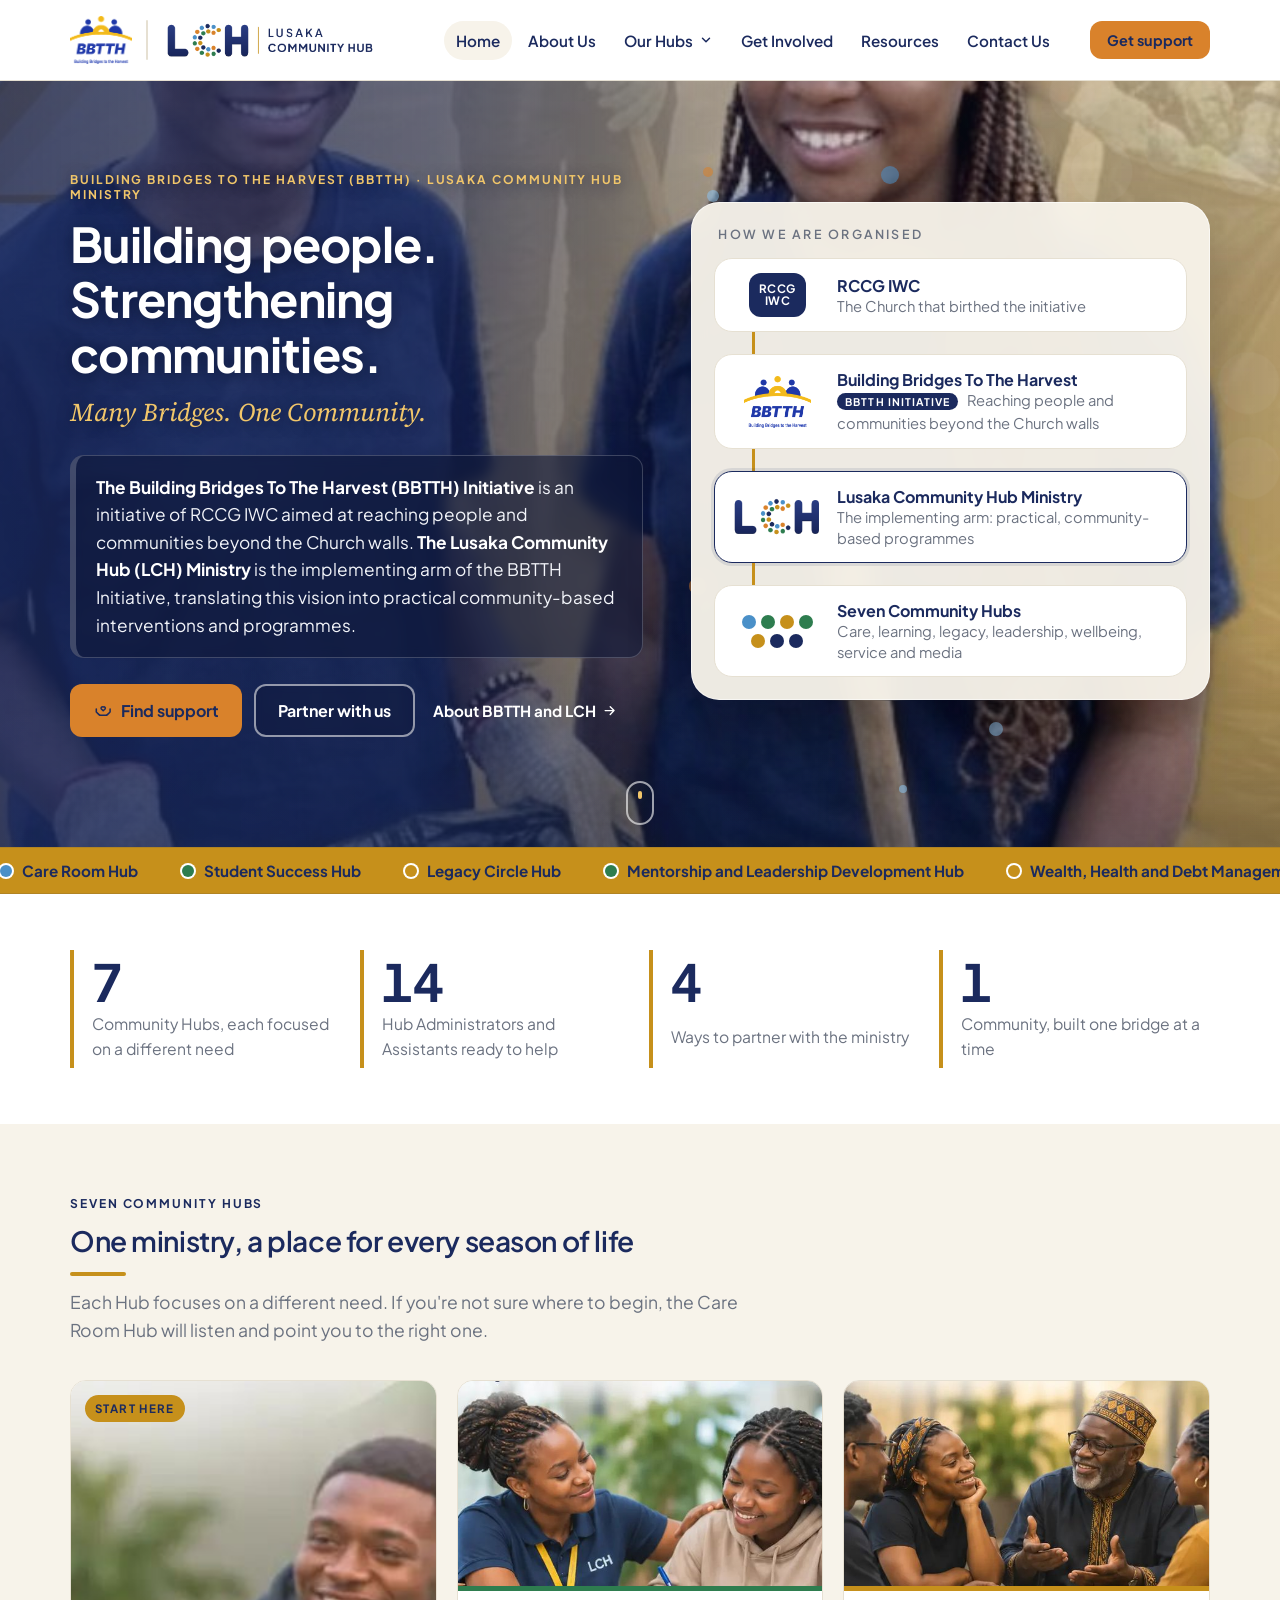
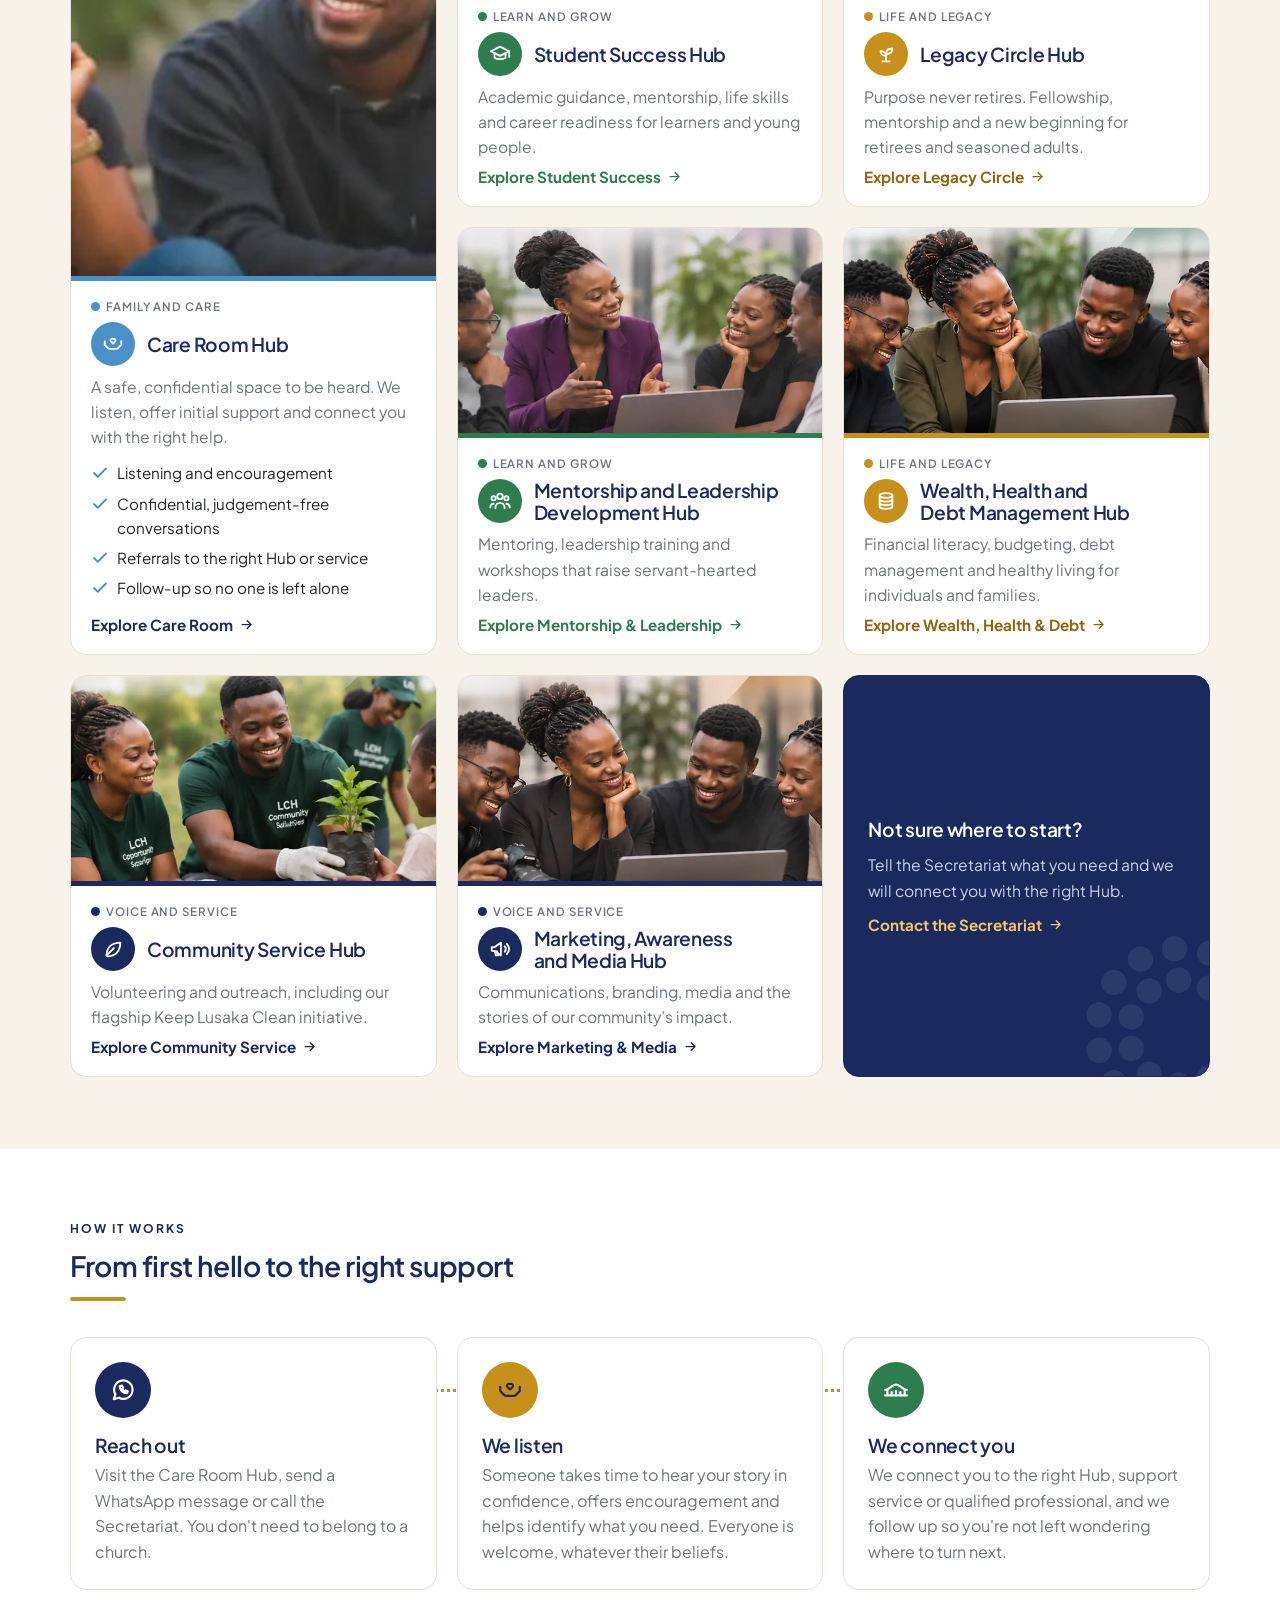
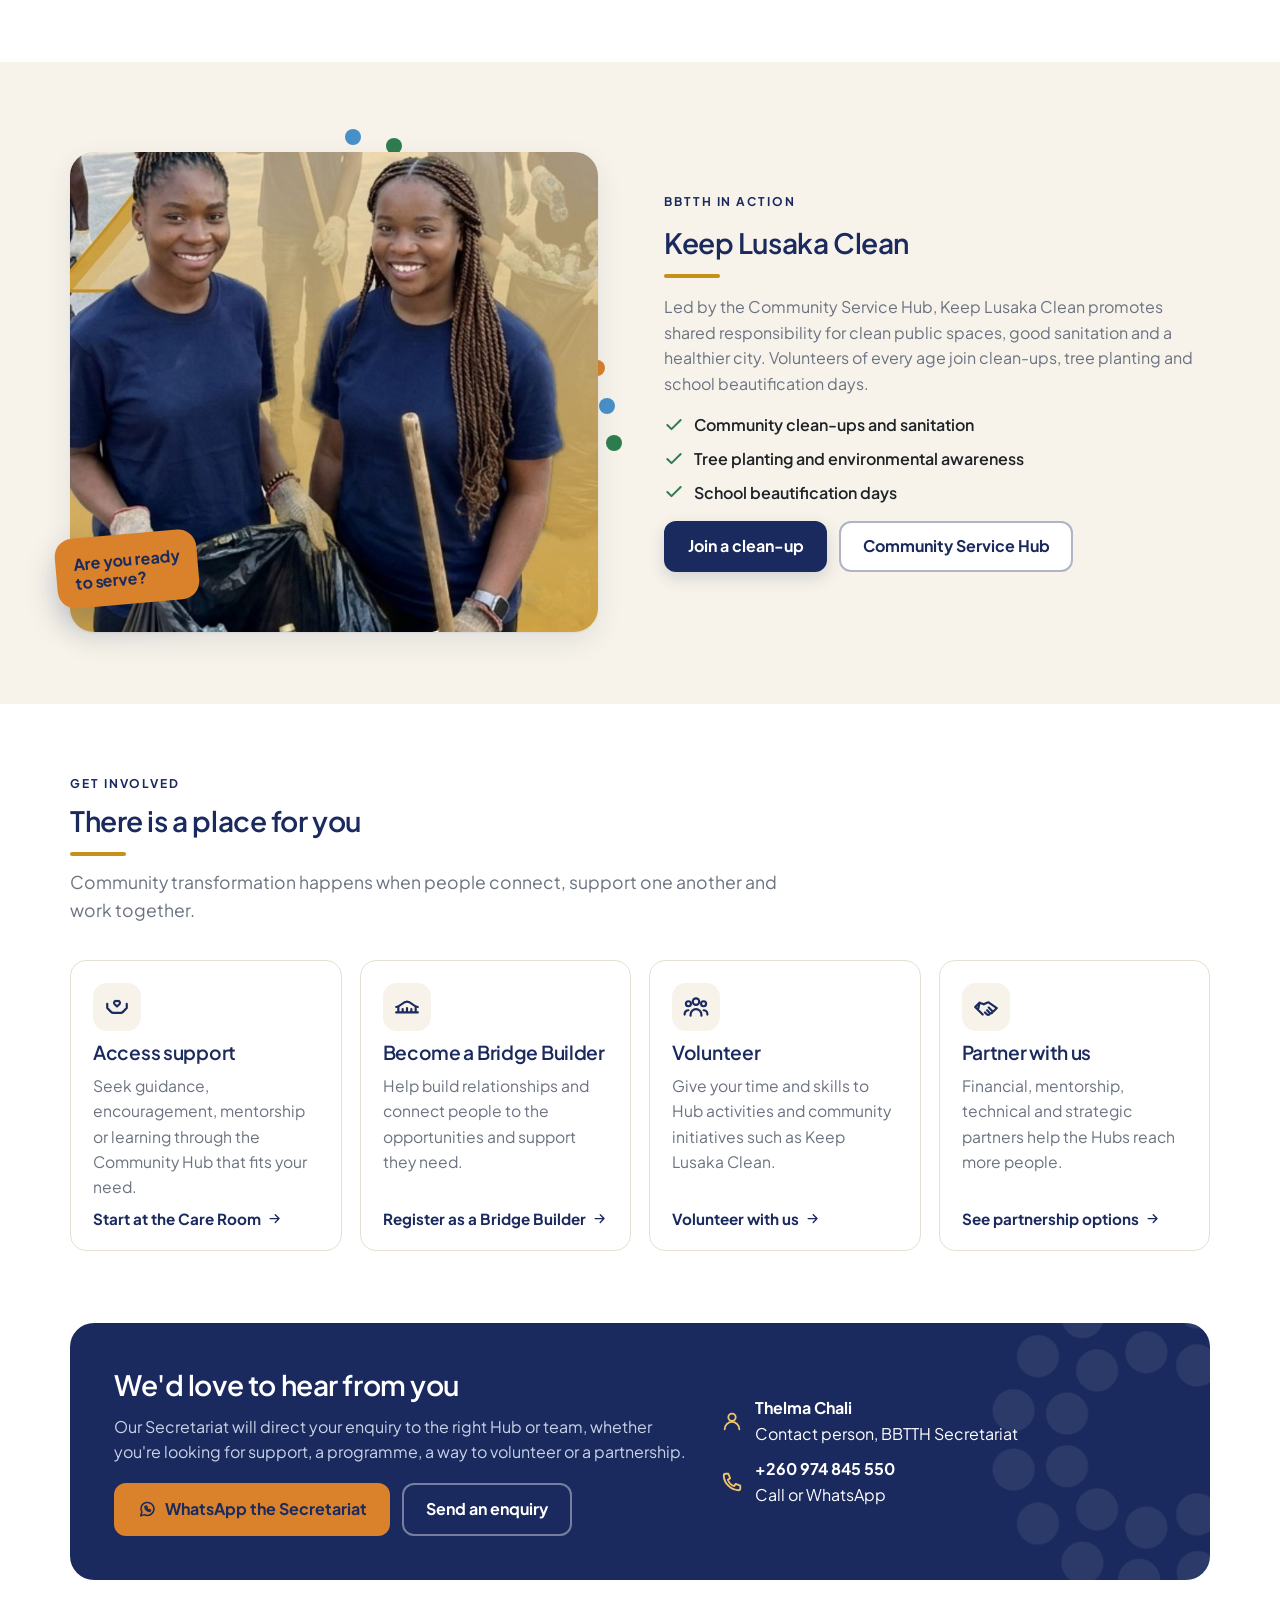
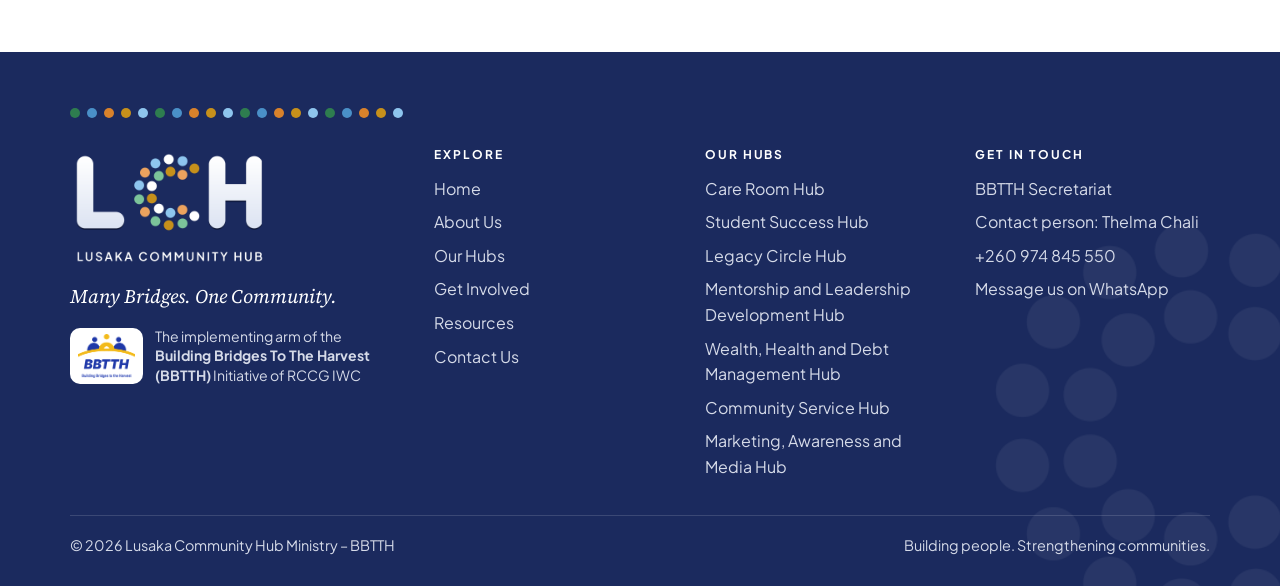
==== commit efff5231: "updated the care room and the legacy hubs" ====
--- a/index.html
+++ b/index.html
@@ -23,7 +23,7 @@
 <header class="site-header">
   <div class="wrap nav">
     <a class="brand" href="index.html" aria-label="BBTTH Initiative and Lusaka Community Hub Ministry, home"><img class="logo-bbtth" src="img/logo-bbtth.png" alt="BBTTH, Building Bridges To The Harvest" width="260" height="202"><span class="sep" aria-hidden="true"></span><img class="logo-lch" src="img/lch-logo-horizontal.png" alt="LCH Lusaka Community Hub" width="709" height="132"><img class="logo-mono" src="img/lch-monogram.png" alt="LCH Lusaka Community Hub" width="284" height="120"></a>
-    <nav aria-label="Main"><ul class="nav-links"><li><a href="index.html" aria-current="page">Home</a></li><li><a href="about.html">About Us</a></li><li><button class="navbtn" id="hubsBtn" aria-expanded="false" aria-controls="mega">Our Hubs <svg viewBox="0 0 24 24" fill="none" stroke="currentColor" stroke-width="2.5" stroke-linecap="round" stroke-linejoin="round" aria-hidden="true"><path d="m6 9 6 6 6-6"/></svg></button><div class="mega" id="mega" role="menu"><a role="menuitem" href="hubs/care-room.html"><span class="dot" style="background:#4A90C8"></span><span><b>Care Room Hub</b><small>A Safe Space to Be Heard, Supported &amp; Empowered.</small></span></a><a role="menuitem" href="hubs/student-success.html"><span class="dot" style="background:#2E7D4F"></span><span><b>Student Success Hub</b><small>Learn, Grow, Achieve.</small></span></a><a role="menuitem" href="hubs/legacy-circle.html"><span class="dot" style="background:#C6901B"></span><span><b>Legacy Circle Hub</b><small>People. Purpose. Lasting Impact.</small></span></a><a role="menuitem" href="hubs/mentorship-leadership.html"><span class="dot" style="background:#2E7D4F"></span><span><b>Mentorship and Leadership Development Hub</b><small>Guide. Equip. Empower.</small></span></a><a role="menuitem" href="hubs/wealth-health-debt.html"><span class="dot" style="background:#C6901B"></span><span><b>Wealth, Health and Debt Management Hub</b><small>Manage. Improve. Grow.</small></span></a><a role="menuitem" href="hubs/community-service.html"><span class="dot" style="background:#1B2A5E"></span><span><b>Community Service Hub</b><small>Serve. Uplift. Create Impact.</small></span></a><a role="menuitem" href="hubs/marketing-media.html"><span class="dot" style="background:#1B2A5E"></span><span><b>Marketing, Awareness and Media Hub</b><small>Create. Communicate. Amplify.</small></span></a><a role="menuitem" class="all" href="hubs.html">See all seven Hubs <svg viewBox="0 0 24 24" fill="none" stroke="currentColor" stroke-width="2.2" stroke-linecap="round" stroke-linejoin="round" aria-hidden="true"><path d="M5 12h14M13 6l6 6-6 6"/></svg></a></div></li><li><a href="get-involved.html">Get Involved</a></li><li><a href="resources.html">Resources</a></li><li><a href="contact.html">Contact Us</a></li></ul></nav>
+    <nav aria-label="Main"><ul class="nav-links"><li><a href="index.html" aria-current="page">Home</a></li><li><a href="about.html">About Us</a></li><li><button class="navbtn" id="hubsBtn" aria-expanded="false" aria-controls="mega">Our Hubs <svg viewBox="0 0 24 24" fill="none" stroke="currentColor" stroke-width="2.5" stroke-linecap="round" stroke-linejoin="round" aria-hidden="true"><path d="m6 9 6 6 6-6"/></svg></button><div class="mega" id="mega" role="menu"><a role="menuitem" href="hubs/care-room.html"><span class="dot" style="background:#4A90C8"></span><span><b>Care Room Hub</b><small>A Safe Space to Be Heard, Supported and Empowered.</small></span></a><a role="menuitem" href="hubs/student-success.html"><span class="dot" style="background:#2E7D4F"></span><span><b>Student Success Hub</b><small>Learn, Grow, Achieve.</small></span></a><a role="menuitem" href="hubs/legacy-circle.html"><span class="dot" style="background:#C6901B"></span><span><b>Legacy Circle Hub</b><small>People. Purpose. Lasting Impact.</small></span></a><a role="menuitem" href="hubs/mentorship-leadership.html"><span class="dot" style="background:#2E7D4F"></span><span><b>Mentorship and Leadership Development Hub</b><small>Guide. Equip. Empower.</small></span></a><a role="menuitem" href="hubs/wealth-health-debt.html"><span class="dot" style="background:#C6901B"></span><span><b>Wealth, Health and Debt Management Hub</b><small>Manage. Improve. Grow.</small></span></a><a role="menuitem" href="hubs/community-service.html"><span class="dot" style="background:#1B2A5E"></span><span><b>Community Service Hub</b><small>Serve. Uplift. Create Impact.</small></span></a><a role="menuitem" href="hubs/marketing-media.html"><span class="dot" style="background:#1B2A5E"></span><span><b>Marketing, Awareness and Media Hub</b><small>Create. Communicate. Amplify.</small></span></a><a role="menuitem" class="all" href="hubs.html">See all seven Hubs <svg viewBox="0 0 24 24" fill="none" stroke="currentColor" stroke-width="2.2" stroke-linecap="round" stroke-linejoin="round" aria-hidden="true"><path d="M5 12h14M13 6l6 6-6 6"/></svg></a></div></li><li><a href="get-involved.html">Get Involved</a></li><li><a href="resources.html">Resources</a></li><li><a href="contact.html">Contact Us</a></li></ul></nav>
     <a class="btn btn-gold btn-sm nav-cta" href="hubs/care-room.html">Get support</a>
     <button class="menu-toggle" id="menuToggle" aria-label="Open menu" aria-expanded="false" aria-controls="drawer"><svg viewBox="0 0 24 24" fill="none" stroke="currentColor" stroke-width="2" stroke-linecap="round" stroke-linejoin="round" aria-hidden="true"><path d="M4 7h16M4 12h16M4 17h16"/></svg></button>
   </div>
@@ -43,40 +43,17 @@
 <section class="mhero">
   <div class="mbg n4" aria-hidden="true"><span class="slide k0" style="background-image:url(img/launch-team.jpg);animation-delay:0s"></span><span class="slide k1" style="background-image:url(img/hub-community.jpg);animation-delay:7s"></span><span class="slide k2" style="background-image:url(img/hub-mentorship.jpg);animation-delay:14s"></span><span class="slide k3" style="background-image:url(img/hub-legacy.jpg);animation-delay:21s"></span><span class="shade"></span><span class="dots-wm"></span></div><div class="float-dots" aria-hidden="true"><i style="left:66.9%;top:19.3%;width:8px;height:8px;background:var(--growth);animation-delay:-1.0s;animation-duration:14.3s"></i><i style="left:68.8%;top:11.1%;width:18px;height:18px;background:var(--sky);animation-delay:-3.0s;animation-duration:10.7s"></i><i style="left:71.2%;top:27.2%;width:18px;height:18px;background:var(--copper);animation-delay:-5.9s;animation-duration:16.6s"></i><i style="left:57.7%;top:25.6%;width:18px;height:18px;background:var(--gold);animation-delay:-13.3s;animation-duration:14.6s"></i><i style="left:70.2%;top:91.9%;width:8px;height:8px;background:#8EC5EE;animation-delay:-7.8s;animation-duration:11.1s"></i><i style="left:71.3%;top:53.6%;width:18px;height:18px;background:var(--growth);animation-delay:-4.3s;animation-duration:16.5s"></i><i style="left:60.3%;top:57.2%;width:10px;height:10px;background:var(--sky);animation-delay:-5.2s;animation-duration:14.4s"></i><i style="left:54.9%;top:11.2%;width:10px;height:10px;background:var(--copper);animation-delay:-6.9s;animation-duration:14.3s"></i><i style="left:87.8%;top:47.0%;width:14px;height:14px;background:var(--gold);animation-delay:-5.1s;animation-duration:12.0s"></i><i style="left:60.3%;top:74.6%;width:8px;height:8px;background:#8EC5EE;animation-delay:-8.0s;animation-duration:14.2s"></i><i style="left:92.3%;top:70.2%;width:12px;height:12px;background:var(--growth);animation-delay:-8.5s;animation-duration:10.6s"></i><i style="left:75.5%;top:20.5%;width:12px;height:12px;background:var(--sky);animation-delay:-2.1s;animation-duration:13.9s"></i><i style="left:53.8%;top:64.8%;width:18px;height:18px;background:var(--copper);animation-delay:-8.0s;animation-duration:17.0s"></i><i style="left:66.4%;top:67.2%;width:18px;height:18px;background:var(--gold);animation-delay:-7.0s;animation-duration:16.4s"></i><i style="left:55.2%;top:14.2%;width:12px;height:12px;background:#8EC5EE;animation-delay:-6.6s;animation-duration:15.3s"></i><i style="left:54.8%;top:67.7%;width:18px;height:18px;background:var(--growth);animation-delay:-13.9s;animation-duration:16.6s"></i><i style="left:65.1%;top:39.9%;width:12px;height:12px;background:var(--sky);animation-delay:-0.3s;animation-duration:13.7s"></i><i style="left:59.7%;top:16.3%;width:8px;height:8px;background:var(--copper);animation-delay:-3.1s;animation-duration:12.3s"></i><i style="left:86.0%;top:41.0%;width:14px;height:14px;background:var(--gold);animation-delay:-1.1s;animation-duration:13.6s"></i><i style="left:77.3%;top:83.7%;width:14px;height:14px;background:#8EC5EE;animation-delay:-12.1s;animation-duration:12.2s"></i></div>
   <div class="wrap hero-grid">
-    
-<div class="hero-copy reveal">
-  <span class="eyebrow">Building Bridges To The Harvest (BBTTH) · Lusaka Community Hub Ministry</span>
-
-  <h1>Building people. Strengthening communities.</h1>
-
-  <p class="hero-tagline">Many Bridges. One Community.</p>
-
-  <div class="statement">
-    <p>
-      The <b>Building Bridges To The Harvest (BBTTH) Initiative</b> is a programme of RCCG IWC that seeks to reach and support people and communities beyond the Church. Through this initiative, the <b>Lusaka Community Hub (LCH) Ministry</b> puts this vision into action by organising practical programmes and activities that address the needs of the community.
-    </p>
-  </div>
-
-  <div class="btn-row">
-    <a class="btn btn-gold" href="hubs/care-room.html">
-      <svg viewBox="0 0 24 24" fill="none" stroke="currentColor" stroke-width="2" stroke-linecap="round" stroke-linejoin="round" aria-hidden="true">
-        <path d="M12 11.5 9.6 9.2a1.8 1.8 0 0 1 2.4-2.6 1.8 1.8 0 0 1 2.4 2.6Z"/>
-        <path d="M3 13l3.5 3.5a3 3 0 0 0 2.1.9H12M21 13l-3.5 3.5a3 3 0 0 1-2.1.9H12M3 13V9M21 13V9"/>
-      </svg>
-      Find support
-    </a>
-
-    <a class="btn btn-light" href="get-involved.html#partners">Partner with us</a>
-
-    <a class="link-arrow light" href="about.html">
-      About BBTTH and LCH
-      <svg viewBox="0 0 24 24" fill="none" stroke="currentColor" stroke-width="2.2" stroke-linecap="round" stroke-linejoin="round" aria-hidden="true">
-        <path d="M5 12h14M13 6l6 6-6 6"/>
-      </svg>
-    </a>
-  </div>
-</div>
-
+    <div class="hero-copy reveal">
+      <span class="eyebrow">Building Bridges To The Harvest (BBTTH) · Lusaka Community Hub Ministry</span>
+      <h1>Building people. Strengthening communities.</h1>
+      <p class="hero-tagline">Many Bridges. One Community.</p>
+      <div class="statement"><p><b>The Building Bridges To The Harvest (BBTTH) Initiative</b> is an initiative of RCCG IWC aimed at reaching people and communities beyond the Church walls. <b>The Lusaka Community Hub (LCH) Ministry</b> is the implementing arm of the BBTTH Initiative, translating this vision into practical community-based interventions and programmes.</p></div>
+      <div class="btn-row">
+        <a class="btn btn-gold" href="hubs/care-room.html"><svg viewBox="0 0 24 24" fill="none" stroke="currentColor" stroke-width="2" stroke-linecap="round" stroke-linejoin="round" aria-hidden="true"><path d="M12 11.5 9.6 9.2a1.8 1.8 0 0 1 2.4-2.6 1.8 1.8 0 0 1 2.4 2.6Z"/><path d="M3 13l3.5 3.5a3 3 0 0 0 2.1.9H12M21 13l-3.5 3.5a3 3 0 0 1-2.1.9H12M3 13V9M21 13V9"/></svg> Find support</a>
+        <a class="btn btn-light" href="get-involved.html#partners">Partner with us</a>
+        <a class="link-arrow light" href="about.html">About BBTTH and LCH <svg viewBox="0 0 24 24" fill="none" stroke="currentColor" stroke-width="2.2" stroke-linecap="round" stroke-linejoin="round" aria-hidden="true"><path d="M5 12h14M13 6l6 6-6 6"/></svg></a>
+      </div>
+    </div>
     <div class="hero-org glass reveal" style="--d:.15s"><h2>How we are organised</h2><ol class="org" aria-label="How Building Bridges To The Harvest (BBTTH) and LCH relate">
   <li><div class="org-node"><span class="logo"><span class="mark" style="width:auto;padding:0 10px">RCCG<br>IWC</span></span>
     <span><b>RCCG IWC</b><small>The Church that birthed the initiative</small></span></div></li>
@@ -114,7 +91,7 @@
   <div class="ph"><img src="img/hub-care.jpg" alt="" loading="lazy" width="825" height="340"></div>
   <div class="bd"><span class="fam"><i></i>Family and Care</span>
   <div class="titlerow"><span class="badge-ic"><svg viewBox="0 0 24 24" fill="none" stroke="currentColor" stroke-width="2" stroke-linecap="round" stroke-linejoin="round" aria-hidden="true"><path d="M12 11.5 9.6 9.2a1.8 1.8 0 0 1 2.4-2.6 1.8 1.8 0 0 1 2.4 2.6Z"/><path d="M3 13l3.5 3.5a3 3 0 0 0 2.1.9H12M21 13l-3.5 3.5a3 3 0 0 1-2.1.9H12M3 13V9M21 13V9"/></svg></span><h3>Care Room Hub</h3></div>
-  <p>Our front door. We listen, offer initial support and connect you with the right help.</p><ul class="mini"><li><svg viewBox="0 0 24 24" fill="none" stroke="currentColor" stroke-width="2.4" stroke-linecap="round" stroke-linejoin="round" aria-hidden="true"><path d="M20 6 9 17l-5-5"/></svg><span>Listening and encouragement</span></li><li><svg viewBox="0 0 24 24" fill="none" stroke="currentColor" stroke-width="2.4" stroke-linecap="round" stroke-linejoin="round" aria-hidden="true"><path d="M20 6 9 17l-5-5"/></svg><span>Prayer, where welcomed</span></li><li><svg viewBox="0 0 24 24" fill="none" stroke="currentColor" stroke-width="2.4" stroke-linecap="round" stroke-linejoin="round" aria-hidden="true"><path d="M20 6 9 17l-5-5"/></svg><span>Referrals to the right Hub or service</span></li><li><svg viewBox="0 0 24 24" fill="none" stroke="currentColor" stroke-width="2.4" stroke-linecap="round" stroke-linejoin="round" aria-hidden="true"><path d="M20 6 9 17l-5-5"/></svg><span>Follow-up so no one is left alone</span></li></ul>
+  <p>A safe, confidential space to be heard. We listen, offer initial support and connect you with the right help.</p><ul class="mini"><li><svg viewBox="0 0 24 24" fill="none" stroke="currentColor" stroke-width="2.4" stroke-linecap="round" stroke-linejoin="round" aria-hidden="true"><path d="M20 6 9 17l-5-5"/></svg><span>Listening and encouragement</span></li><li><svg viewBox="0 0 24 24" fill="none" stroke="currentColor" stroke-width="2.4" stroke-linecap="round" stroke-linejoin="round" aria-hidden="true"><path d="M20 6 9 17l-5-5"/></svg><span>Confidential, judgement-free conversations</span></li><li><svg viewBox="0 0 24 24" fill="none" stroke="currentColor" stroke-width="2.4" stroke-linecap="round" stroke-linejoin="round" aria-hidden="true"><path d="M20 6 9 17l-5-5"/></svg><span>Referrals to the right Hub or service</span></li><li><svg viewBox="0 0 24 24" fill="none" stroke="currentColor" stroke-width="2.4" stroke-linecap="round" stroke-linejoin="round" aria-hidden="true"><path d="M20 6 9 17l-5-5"/></svg><span>Follow-up so no one is left alone</span></li></ul>
   <span class="link-arrow">Explore Care Room <svg viewBox="0 0 24 24" fill="none" stroke="currentColor" stroke-width="2.2" stroke-linecap="round" stroke-linejoin="round" aria-hidden="true"><path d="M5 12h14M13 6l6 6-6 6"/></svg></span></div>
 </a><a class="hub-card" href="hubs/student-success.html" style="--c:#2E7D4F;--ci:#2E7D4F">
   
@@ -128,7 +105,7 @@
   <div class="ph"><img src="img/hub-legacy.jpg" alt="" loading="lazy" width="825" height="340"></div>
   <div class="bd"><span class="fam"><i></i>Life and Legacy</span>
   <div class="titlerow"><span class="badge-ic"><svg viewBox="0 0 24 24" fill="none" stroke="currentColor" stroke-width="2" stroke-linecap="round" stroke-linejoin="round" aria-hidden="true"><path d="M12 20v-8M12 12c0-4 3-6 7-6 0 4-3 6-7 6ZM12 14c0-3-2.5-5-6-5 0 3 2.5 5 6 5Z"/><path d="M8 20h8"/></svg></span><h3>Legacy Circle Hub</h3></div>
-  <p>Fellowship, mentorship and purposeful engagement for retirees and seasoned adults.</p>
+  <p>Purpose never retires. Fellowship, mentorship and a new beginning for retirees and seasoned adults.</p>
   <span class="link-arrow">Explore Legacy Circle <svg viewBox="0 0 24 24" fill="none" stroke="currentColor" stroke-width="2.2" stroke-linecap="round" stroke-linejoin="round" aria-hidden="true"><path d="M5 12h14M13 6l6 6-6 6"/></svg></span></div>
 </a><a class="hub-card" href="hubs/mentorship-leadership.html" style="--c:#2E7D4F;--ci:#2E7D4F">
   
@@ -169,8 +146,8 @@
     <div class="section-head reveal"><span class="eyebrow">How it works</span><h2 id="how-h">From first hello to the right support</h2></div>
     <ol class="steps stagger">
       <li><span class="step-ic"><svg viewBox="0 0 24 24" fill="none" stroke="currentColor" stroke-width="2" stroke-linecap="round" stroke-linejoin="round" aria-hidden="true"><path d="M3.5 20.5 5 16a8.5 8.5 0 1 1 3.2 3.1Z"/><path d="M9 8.5c0 3.5 3 6.5 6.5 6.5l1-1.6-2-1-1 .8a4.5 4.5 0 0 1-2.2-2.2l.8-1-1-2Z"/></svg></span><h3>Reach out</h3><p>Visit the Care Room Hub, send a WhatsApp message or call the Secretariat. You don't need to belong to a church.</p></li>
-      <li><span class="step-ic"><svg viewBox="0 0 24 24" fill="none" stroke="currentColor" stroke-width="2" stroke-linecap="round" stroke-linejoin="round" aria-hidden="true"><path d="M12 11.5 9.6 9.2a1.8 1.8 0 0 1 2.4-2.6 1.8 1.8 0 0 1 2.4 2.6Z"/><path d="M3 13l3.5 3.5a3 3 0 0 0 2.1.9H12M21 13l-3.5 3.5a3 3 0 0 1-2.1.9H12M3 13V9M21 13V9"/></svg></span><h3>We listen</h3><p>Someone takes time to hear your story, offers encouragement and prayer where welcomed, and helps identify what you need.</p></li>
-      <li><span class="step-ic"><svg viewBox="0 0 24 24" fill="none" stroke="currentColor" stroke-width="2" stroke-linecap="round" stroke-linejoin="round" aria-hidden="true"><path d="M2 17h20M4 17v-5M20 17v-5M2 12c4 0 6-5 10-5s6 5 10 5M8 17v-3M12 17v-4M16 17v-3"/></svg></span><h3>We connect you</h3><p>We refer you to the right Hub, ministry, pastoral team or external service, and we follow up so you're not left alone.</p></li>
+      <li><span class="step-ic"><svg viewBox="0 0 24 24" fill="none" stroke="currentColor" stroke-width="2" stroke-linecap="round" stroke-linejoin="round" aria-hidden="true"><path d="M12 11.5 9.6 9.2a1.8 1.8 0 0 1 2.4-2.6 1.8 1.8 0 0 1 2.4 2.6Z"/><path d="M3 13l3.5 3.5a3 3 0 0 0 2.1.9H12M21 13l-3.5 3.5a3 3 0 0 1-2.1.9H12M3 13V9M21 13V9"/></svg></span><h3>We listen</h3><p>Someone takes time to hear your story in confidence, offers encouragement and helps identify what you need. Everyone is welcome, whatever their beliefs.</p></li>
+      <li><span class="step-ic"><svg viewBox="0 0 24 24" fill="none" stroke="currentColor" stroke-width="2" stroke-linecap="round" stroke-linejoin="round" aria-hidden="true"><path d="M2 17h20M4 17v-5M20 17v-5M2 12c4 0 6-5 10-5s6 5 10 5M8 17v-3M12 17v-4M16 17v-3"/></svg></span><h3>We connect you</h3><p>We connect you to the right Hub, support service or qualified professional, and we follow up so you're not left wondering where to turn next.</p></li>
     </ol>
   </div>
 </section>
--- a/assets/site.css
+++ b/assets/site.css
@@ -884,3 +884,35 @@
 @media (max-width:900px){
   .mbg .shade{background:linear-gradient(180deg,rgba(27,42,94,.72),rgba(27,42,94,.55) 50%,rgba(27,42,94,.75))}
 }
+
+/* ---------- Hub message ("story") cards ---------- */
+.story-sec{padding:64px 0 8px}
+.story-single,.story-pair{display:grid;gap:22px}
+.story-pair{grid-template-columns:1fr 1fr}
+@media (max-width:900px){.story-pair{grid-template-columns:1fr}}
+.story-card{position:relative;overflow:hidden;border-radius:24px;padding:40px 40px 36px;display:grid;gap:14px;background:var(--ivory);border:1px solid var(--line)}
+.story-card::after{content:"";position:absolute;right:-60px;bottom:-70px;width:240px;height:280px;background:url(../img/dots-navy.png) no-repeat center/contain;opacity:.06;pointer-events:none}
+.story-card h2{font-size:clamp(1.7rem,3.4vw,2.3rem);font-weight:700;line-height:1.15}
+.story-card h2::after{content:"";display:block;width:56px;height:4px;border-radius:2px;background:var(--gold);margin-top:14px}
+.story-lead{font-family:var(--serif);font-style:italic;font-size:clamp(1.2rem,2.2vw,1.45rem);line-height:1.45;color:var(--navy)}
+.story-body{display:grid;gap:12px;max-width:68ch}
+.story-body p{color:var(--charcoal)}
+.story-single .story-body{columns:2 300px;column-gap:40px;display:block}
+.story-single .story-body p{margin-bottom:12px;break-inside:avoid}
+.story-card .callout{font-weight:700;color:var(--navy);border-left:4px solid var(--accent);padding:6px 0 6px 14px;background:rgba(255,255,255,.6);border-radius:0 10px 10px 0}
+.story-card .closing{font-family:var(--serif);font-style:italic;font-weight:600;font-size:1.25rem;color:var(--navy);padding-top:6px}
+.story-card.tone-gold{background:linear-gradient(150deg,#FBF4E3,#F3E3BC)}
+.story-card.tone-gold h2::after{background:var(--navy)}
+.story-card.tone-navy{background:var(--navy);border-color:var(--navy)}
+.story-card.tone-navy::after{background-image:url(../img/dots-white.png);opacity:.08}
+.story-card.tone-navy h2,.story-card.tone-navy .closing{color:#fff}
+.story-card.tone-navy .eyebrow{color:#F1C66A}
+.story-card.tone-navy .story-body p{color:#E4E8F2}
+.story-card.tone-navy .closing{color:#F1C66A}
+@media (max-width:620px){.story-card{padding:28px 22px}}
+
+/* Standalone confidentiality commitment in Our purpose */
+.checks li.feature{background:var(--accent-tint);border-radius:14px;padding:14px 16px;margin:4px 0;border-left:4px solid var(--accent)}
+.checks li.feature svg{color:var(--accent-text)}
+.checks li.feature b{display:block;color:var(--navy);margin-bottom:4px}
+.checks li.feature span span{display:block;color:var(--charcoal);font-size:.97rem}
